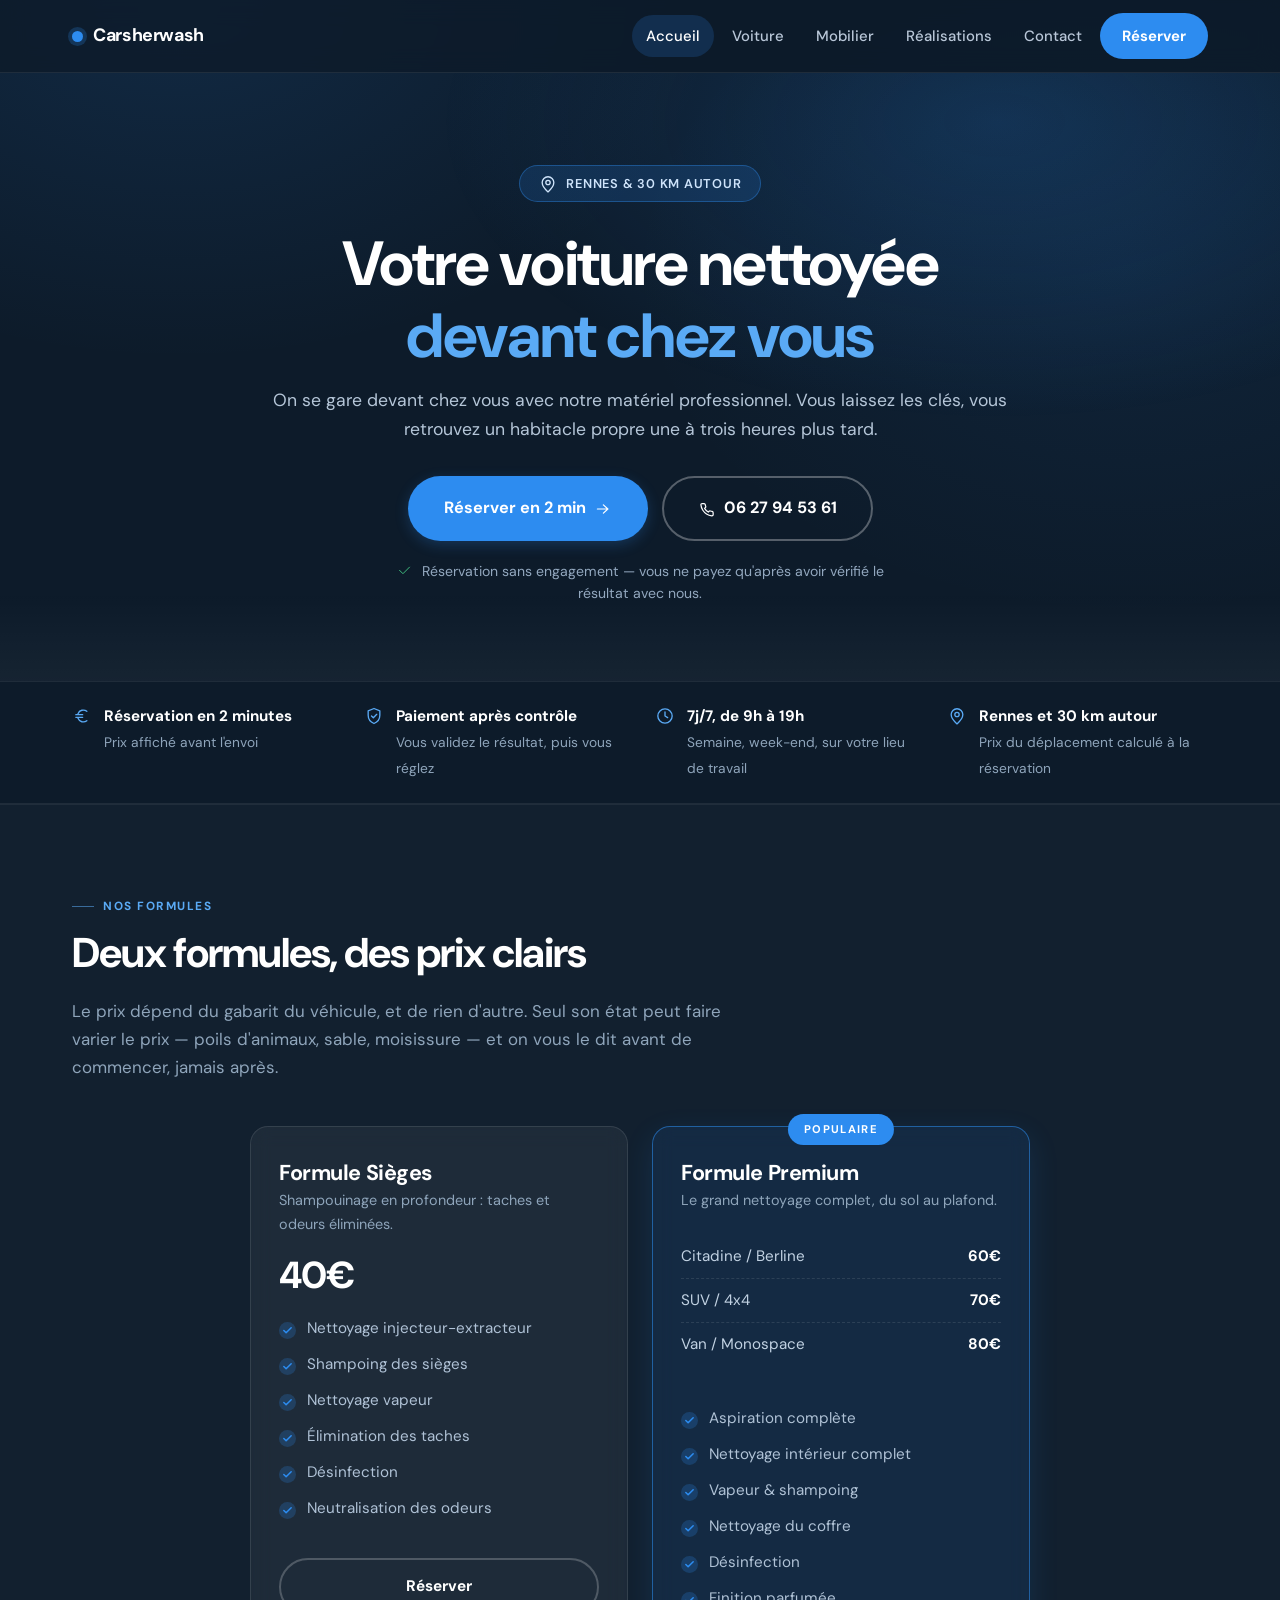
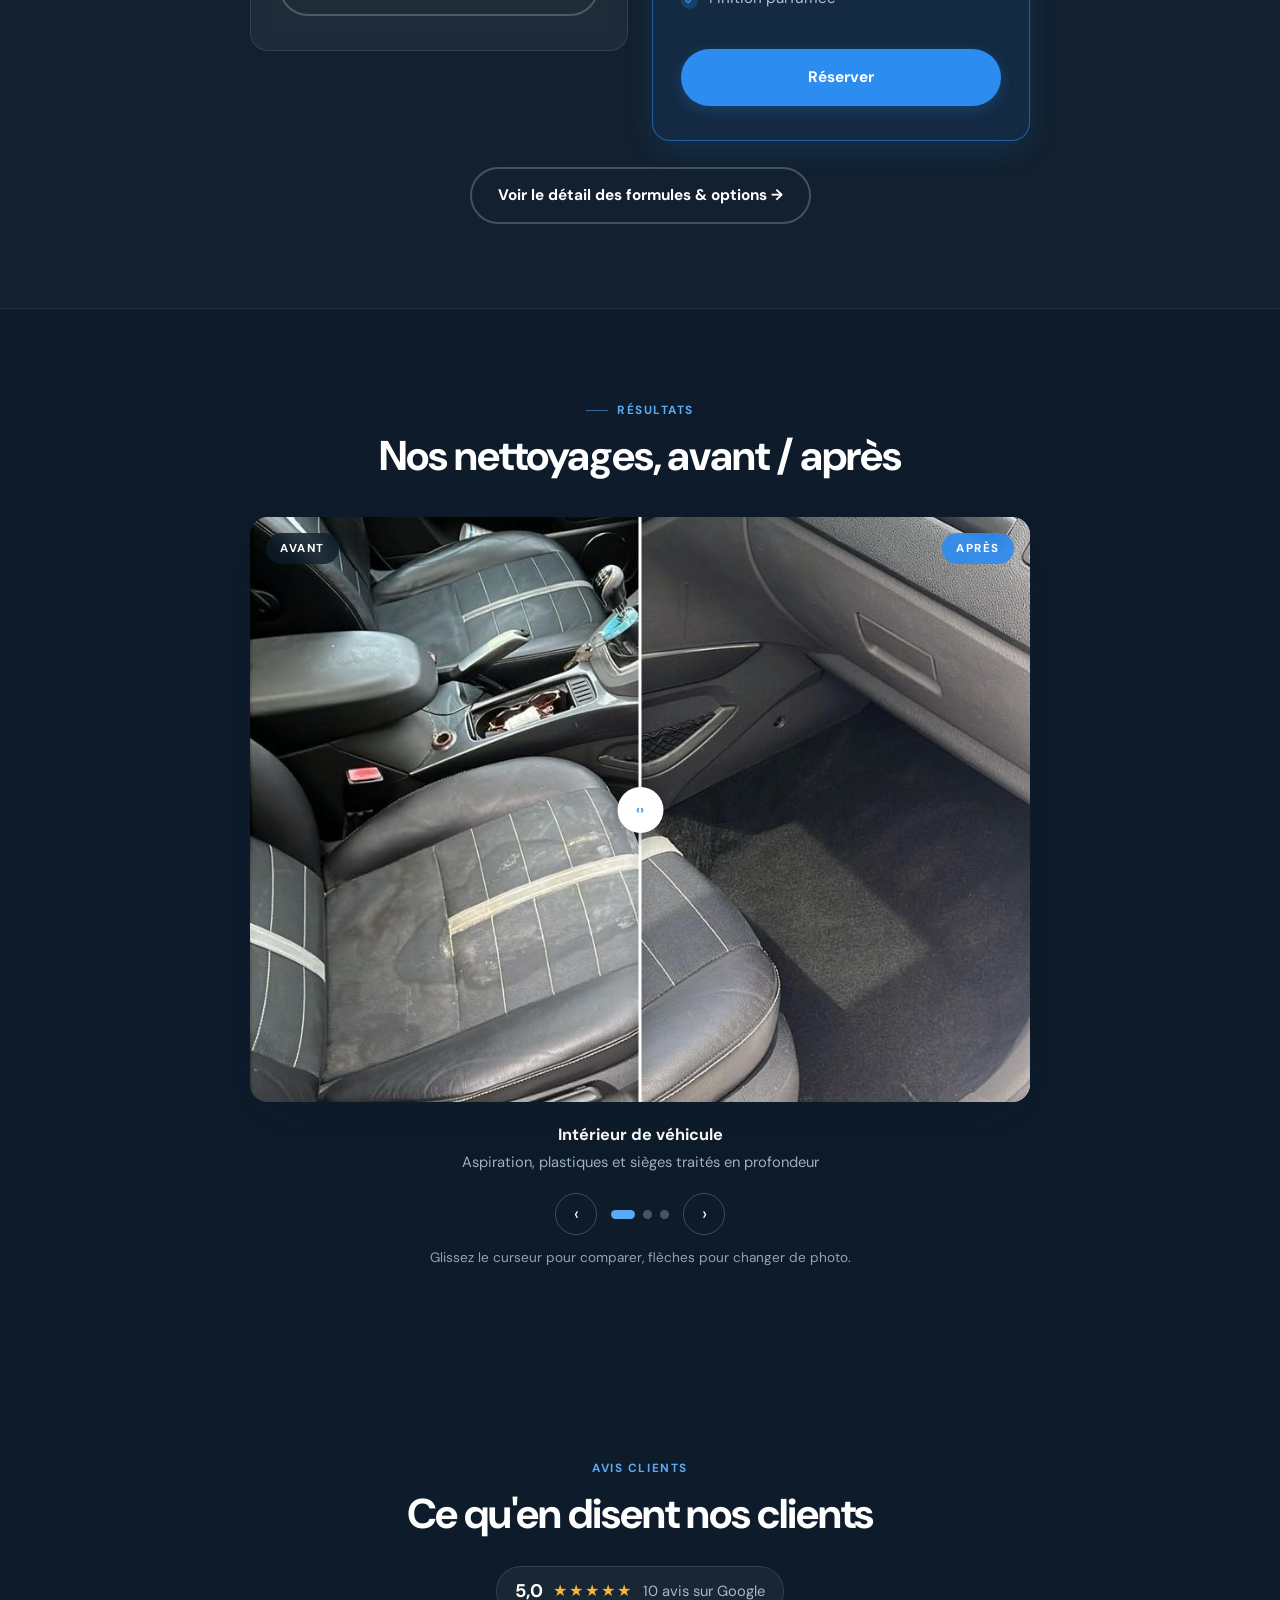
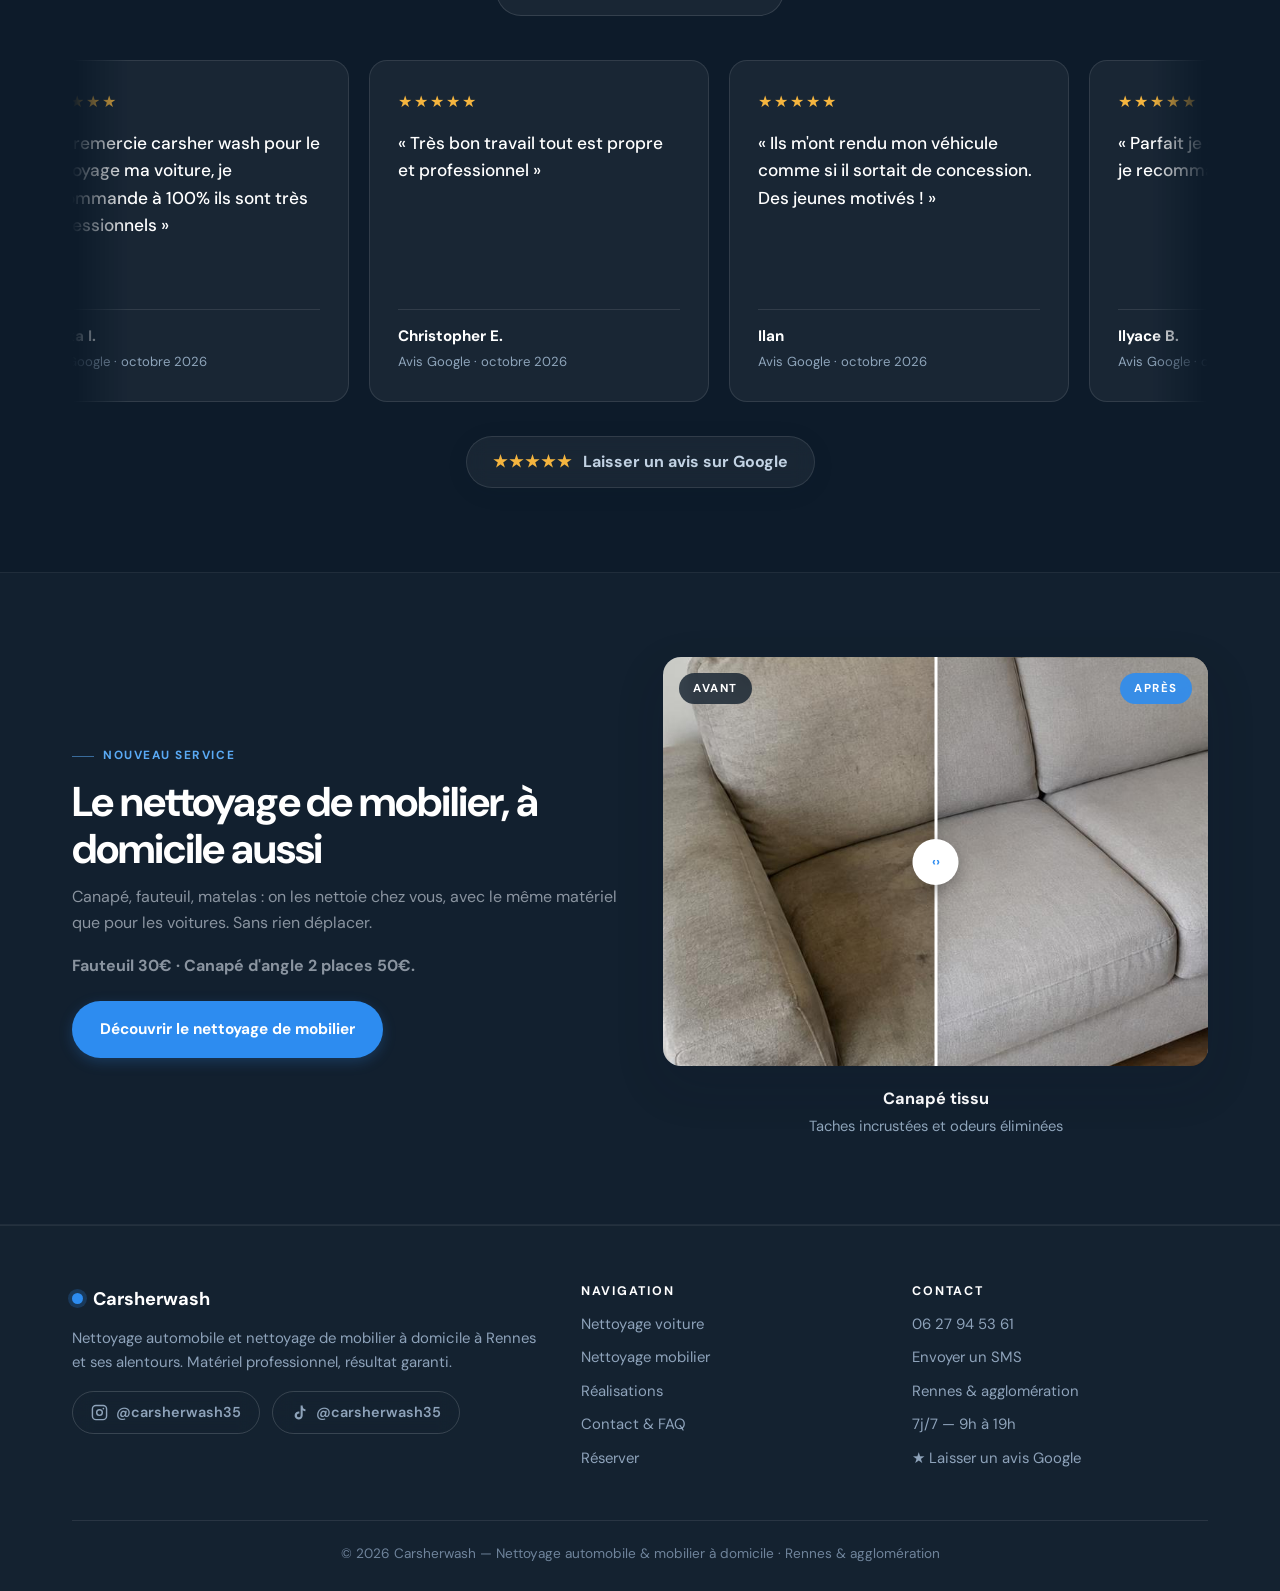
==== index.html @ 3e3b8383 "Avis Google : ajoute l'avis de Janea R. en attendant Featurable, coupe les avis longs avec « Lire la" ====
<!DOCTYPE html>
<html lang="fr">
<head>
<meta charset="UTF-8">
<meta name="viewport" content="width=device-width, initial-scale=1.0">
<title>Nettoyage voiture &amp; canapé à domicile à Rennes | Carsherwash</title>
<meta name="description" content="Nettoyage intérieur de voiture et de canapé à domicile, à Rennes et 30 km autour. Matériel professionnel, prix affichés, réservation en ligne. 7j/7.">
<link rel="canonical" href="https://carsherwash.com/">
<meta property="og:type" content="website">
<meta property="og:site_name" content="Carsherwash">
<meta property="og:locale" content="fr_FR">
<meta property="og:title" content="Nettoyage voiture &amp; canapé à domicile à Rennes | Carsherwash">
<meta property="og:description" content="Votre voiture et votre canapé nettoyés chez vous, à Rennes et 30 km autour. Matériel professionnel, prix affichés.">
<meta property="og:url" content="https://carsherwash.com/">
<meta property="og:image" content="https://carsherwash.com/og-image.jpg">
<meta property="og:image:width" content="1200">
<meta property="og:image:height" content="630">
<meta property="og:image:alt" content="Intérieur de voiture avant et après nettoyage">
<meta name="twitter:card" content="summary_large_image">
<meta name="google-site-verification" content="u_nxRpxv2MDXCm-zM7Pm-dUEekNsTuHbwFw3av2O53g">
<link rel="preconnect" href="https://fonts.googleapis.com">
<link rel="preconnect" href="https://fonts.gstatic.com" crossorigin>
<link href="https://fonts.googleapis.com/css2?family=DM+Sans:opsz,wght@9..40,400;9..40,500;9..40,700&display=swap" rel="stylesheet">
<link rel="icon" href="/favicon.ico" sizes="48x48">
<link rel="icon" type="image/png" sizes="192x192" href="/icon-192.png">
<link rel="apple-touch-icon" href="/icon-180.png">
<meta name="theme-color" content="#0d1b2a">
<link rel="stylesheet" href="assets/style.css">
<link rel="stylesheet" href="assets/theme.css">
<script type="application/ld+json">
{
  "@context": "https://schema.org",
  "@graph": [
    {
      "@type": "WebSite",
      "@id": "https://carsherwash.com/#site",
      "url": "https://carsherwash.com/",
      "name": "Carsherwash",
      "alternateName": "Carsherwash Rennes",
      "inLanguage": "fr-FR",
      "publisher": {
        "@id": "https://carsherwash.com/#entreprise"
      }
    },
    {
      "@type": "AutoWash",
      "@id": "https://carsherwash.com/#entreprise",
      "name": "Carsherwash",
      "description": "Nettoyage intérieur de voiture et nettoyage de canapé, fauteuil et matelas à domicile à Rennes et dans un rayon de 30 km.",
      "url": "https://carsherwash.com/",
      "telephone": "+33627945361",
      "logo": "https://carsherwash.com/icon-192.png",
      "image": "https://carsherwash.com/og-image.jpg",
      "address": {
        "@type": "PostalAddress",
        "addressLocality": "Rennes",
        "postalCode": "35000",
        "addressRegion": "Bretagne",
        "addressCountry": "FR"
      },
      "areaServed": [
        {
          "@type": "GeoCircle",
          "geoMidpoint": {
            "@type": "GeoCoordinates",
            "latitude": 48.1173,
            "longitude": -1.6778
          },
          "geoRadius": 30000
        },
        {
          "@type": "City",
          "name": "Rennes"
        },
        {
          "@type": "City",
          "name": "Acigné"
        },
        {
          "@type": "City",
          "name": "Betton"
        },
        {
          "@type": "City",
          "name": "Bruz"
        },
        {
          "@type": "City",
          "name": "Cesson-Sévigné"
        },
        {
          "@type": "City",
          "name": "Chantepie"
        },
        {
          "@type": "City",
          "name": "Chartres-de-Bretagne"
        },
        {
          "@type": "City",
          "name": "L'Hermitage"
        },
        {
          "@type": "City",
          "name": "Le Rheu"
        },
        {
          "@type": "City",
          "name": "Melesse"
        },
        {
          "@type": "City",
          "name": "Montgermont"
        },
        {
          "@type": "City",
          "name": "Noyal-Châtillon-sur-Seiche"
        },
        {
          "@type": "City",
          "name": "Noyal-sur-Vilaine"
        },
        {
          "@type": "City",
          "name": "Pacé"
        },
        {
          "@type": "City",
          "name": "Saint-Grégoire"
        },
        {
          "@type": "City",
          "name": "Saint-Jacques-de-la-Lande"
        },
        {
          "@type": "City",
          "name": "Thorigné-Fouillard"
        },
        {
          "@type": "City",
          "name": "Vern-sur-Seiche"
        },
        {
          "@type": "City",
          "name": "Vezin-le-Coquet"
        }
      ],
      "openingHoursSpecification": [
        {
          "@type": "OpeningHoursSpecification",
          "dayOfWeek": [
            "Monday",
            "Tuesday",
            "Wednesday",
            "Thursday",
            "Friday",
            "Saturday",
            "Sunday"
          ],
          "opens": "09:00",
          "closes": "19:00"
        }
      ],
      "priceRange": "€€",
      "hasOfferCatalog": {
        "@type": "OfferCatalog",
        "name": "Tarifs",
        "itemListElement": [
          {
            "@type": "OfferCatalog",
            "name": "Nettoyage intérieur de voiture à domicile",
            "itemListElement": [
              {
                "@type": "Offer",
                "price": "40",
                "priceCurrency": "EUR",
                "itemOffered": {
                  "@type": "Service",
                  "name": "Formule Sièges",
                  "description": "Shampoing des sièges, taches et odeurs éliminées"
                }
              },
              {
                "@type": "Offer",
                "price": "60",
                "priceCurrency": "EUR",
                "itemOffered": {
                  "@type": "Service",
                  "name": "Formule Premium, citadine ou berline",
                  "description": "Nettoyage intérieur complet"
                }
              },
              {
                "@type": "Offer",
                "price": "70",
                "priceCurrency": "EUR",
                "itemOffered": {
                  "@type": "Service",
                  "name": "Formule Premium, SUV ou 4x4",
                  "description": "Nettoyage intérieur complet"
                }
              },
              {
                "@type": "Offer",
                "price": "80",
                "priceCurrency": "EUR",
                "itemOffered": {
                  "@type": "Service",
                  "name": "Formule Premium, van ou monospace",
                  "description": "Nettoyage intérieur complet"
                }
              }
            ]
          },
          {
            "@type": "OfferCatalog",
            "name": "Nettoyage de canapé et mobilier à domicile",
            "itemListElement": [
              {
                "@type": "Offer",
                "price": "30",
                "priceCurrency": "EUR",
                "itemOffered": {
                  "@type": "Service",
                  "name": "Fauteuil"
                }
              },
              {
                "@type": "Offer",
                "price": "40",
                "priceCurrency": "EUR",
                "itemOffered": {
                  "@type": "Service",
                  "name": "Canapé droit 2 places"
                }
              },
              {
                "@type": "Offer",
                "price": "50",
                "priceCurrency": "EUR",
                "itemOffered": {
                  "@type": "Service",
                  "name": "Canapé droit 3 places"
                }
              },
              {
                "@type": "Offer",
                "price": "60",
                "priceCurrency": "EUR",
                "itemOffered": {
                  "@type": "Service",
                  "name": "Canapé droit 4 places"
                }
              },
              {
                "@type": "Offer",
                "price": "70",
                "priceCurrency": "EUR",
                "itemOffered": {
                  "@type": "Service",
                  "name": "Canapé droit 5 places"
                }
              },
              {
                "@type": "Offer",
                "price": "80",
                "priceCurrency": "EUR",
                "itemOffered": {
                  "@type": "Service",
                  "name": "Canapé droit 6 places"
                }
              },
              {
                "@type": "Offer",
                "price": "50",
                "priceCurrency": "EUR",
                "itemOffered": {
                  "@type": "Service",
                  "name": "Canapé d'angle 2 places"
                }
              },
              {
                "@type": "Offer",
                "price": "60",
                "priceCurrency": "EUR",
                "itemOffered": {
                  "@type": "Service",
                  "name": "Canapé d'angle 3 places"
                }
              },
              {
                "@type": "Offer",
                "price": "70",
                "priceCurrency": "EUR",
                "itemOffered": {
                  "@type": "Service",
                  "name": "Canapé d'angle 4 places"
                }
              },
              {
                "@type": "Offer",
                "price": "80",
                "priceCurrency": "EUR",
                "itemOffered": {
                  "@type": "Service",
                  "name": "Canapé d'angle 5 places"
                }
              },
              {
                "@type": "Offer",
                "price": "90",
                "priceCurrency": "EUR",
                "itemOffered": {
                  "@type": "Service",
                  "name": "Canapé d'angle 6 places"
                }
              },
              {
                "@type": "Offer",
                "price": "35",
                "priceCurrency": "EUR",
                "itemOffered": {
                  "@type": "Service",
                  "name": "Matelas 1 place"
                }
              },
              {
                "@type": "Offer",
                "price": "50",
                "priceCurrency": "EUR",
                "itemOffered": {
                  "@type": "Service",
                  "name": "Matelas 2 places"
                }
              },
              {
                "@type": "Offer",
                "price": "10",
                "priceCurrency": "EUR",
                "itemOffered": {
                  "@type": "Service",
                  "name": "Chaise ou tabouret"
                }
              }
            ]
          }
        ]
      },
      "sameAs": [
        "https://www.instagram.com/carsherwash35",
        "https://www.tiktok.com/@carsherwash35"
      ]
    }
  ]
}
</script>
</head>
<body>
<!-- Jeu d'icônes : défini une fois, réutilisé partout via <use href="#i-xxx"> -->
<svg width="0" height="0" style="position:absolute" aria-hidden="true" focusable="false">
  <symbol id="i-car" viewBox="0 0 24 24"><path d="M2.5 16.5v-3.2a2 2 0 0 1 .13-.71l1.8-4.6A2 2 0 0 1 6.3 6.7h11.4a2 2 0 0 1 1.87 1.29l1.8 4.6a2 2 0 0 1 .13.71v3.2a1 1 0 0 1-1 1h-17a1 1 0 0 1-1-1Z"/><path d="M3.2 12.5h17.6M4.8 17.5V19M19.2 17.5V19"/><circle cx="7.2" cy="14.8" r="1"/><circle cx="16.8" cy="14.8" r="1"/></symbol>
  <symbol id="i-sofa" viewBox="0 0 24 24"><path d="M4.6 11.2V8.4A2.4 2.4 0 0 1 7 6h10a2.4 2.4 0 0 1 2.4 2.4v2.8"/><path d="M4.6 11.2a2 2 0 0 0-2.1 2v3.3a1.5 1.5 0 0 0 1.5 1.5h16a1.5 1.5 0 0 0 1.5-1.5v-3.3a2 2 0 0 0-2.1-2 2 2 0 0 0-1.9 2v1.4H6.5v-1.4a2 2 0 0 0-1.9-2Z"/><path d="M5.6 18v1.6M18.4 18v1.6"/></symbol>
  <symbol id="i-home" viewBox="0 0 24 24"><path d="M3.5 10.4 12 4l8.5 6.4V19a1 1 0 0 1-1 1h-15a1 1 0 0 1-1-1v-8.6Z"/><path d="M9.4 20v-5.8h5.2V20"/></symbol>
  <symbol id="i-spray" viewBox="0 0 24 24"><path d="M8.8 8.4h5.4a2 2 0 0 1 2 2v8.6a1 1 0 0 1-1 1H7.8a1 1 0 0 1-1-1v-8.6a2 2 0 0 1 2-2Z"/><path d="M9.6 8.4V5.6h3.6v2.8M13.2 4h3.2M13.2 6.2h4.4a1.4 1.4 0 0 1 1.4 1.4v1.6M7.8 12.2h7.4"/></symbol>
  <symbol id="i-sparkle" viewBox="0 0 24 24"><path d="M10.4 3.4 11.9 8l4.6 1.5-4.6 1.5-1.5 4.6-1.5-4.6L4.3 9.5 8.9 8l1.5-4.6Z"/><path d="M17.6 14.2l.8 2.3 2.3.8-2.3.8-.8 2.3-.8-2.3-2.3-.8 2.3-.8.8-2.3Z"/></symbol>
  <symbol id="i-clock" viewBox="0 0 24 24"><circle cx="12" cy="12" r="8.6"/><path d="M12 7.2V12l3.2 1.9"/></symbol>
  <symbol id="i-bolt" viewBox="0 0 24 24"><path d="M13.4 2.8 5.4 13.6h5.9L10.6 21.2l8-10.8h-5.9l.7-7.6Z"/></symbol>
  <symbol id="i-phone" viewBox="0 0 24 24"><path d="M20.2 16.9v2.6a1.6 1.6 0 0 1-1.76 1.6 16.3 16.3 0 0 1-7.1-2.53 16 16 0 0 1-4.9-4.9A16.3 16.3 0 0 1 3.9 6.5 1.6 1.6 0 0 1 5.5 4.75h2.6a1.6 1.6 0 0 1 1.6 1.38c.1.77.29 1.52.56 2.24a1.6 1.6 0 0 1-.36 1.69l-1.1 1.1a13 13 0 0 0 4.9 4.9l1.1-1.1a1.6 1.6 0 0 1 1.69-.36c.72.27 1.47.46 2.24.56a1.6 1.6 0 0 1 1.38 1.62Z"/></symbol>
  <symbol id="i-message" viewBox="0 0 24 24"><path d="M20.6 11.6a7.6 7.6 0 0 1-11 6.8L4 20l1.3-5.4a7.6 7.6 0 1 1 15.3-3Z"/></symbol>
  <symbol id="i-pin" viewBox="0 0 24 24"><path d="M19 10.3c0 5-7 11.2-7 11.2s-7-6.2-7-11.2a7 7 0 0 1 14 0Z"/><circle cx="12" cy="10.2" r="2.6"/></symbol>
  <symbol id="i-check" viewBox="0 0 24 24"><path d="M20 6.6 9.5 17.1 4 11.6"/></symbol>
  <symbol id="i-shield" viewBox="0 0 24 24"><path d="M12 3 5 5.8v5.4c0 4.3 3 8.2 7 9.8 4-1.6 7-5.5 7-9.8V5.8L12 3Z"/><path d="m9 12 2.2 2.2L15.3 10"/></symbol>
  <symbol id="i-droplet" viewBox="0 0 24 24"><path d="M12 3.2s6.2 6 6.2 10.2a6.2 6.2 0 0 1-12.4 0C5.8 9.2 12 3.2 12 3.2Z"/></symbol>
  <symbol id="i-star" viewBox="0 0 24 24"><path d="m12 3.6 2.6 5.3 5.9.86-4.25 4.14 1 5.86L12 17l-5.25 2.76 1-5.86L3.5 9.76l5.9-.86L12 3.6Z"/></symbol>
  <symbol id="i-euro" viewBox="0 0 24 24"><path d="M17.8 6.4A6.8 6.8 0 0 0 7.2 9.2m0 5.6a6.8 6.8 0 0 0 10.6 2.8"/><path d="M4.6 10.4h8.2M4.6 13.6h8.2"/></symbol>
  <symbol id="i-calendar" viewBox="0 0 24 24"><rect x="3.5" y="5" width="17" height="15.5" rx="2"/><path d="M3.5 9.8h17M8.5 3.5V6.6M15.5 3.5V6.6"/></symbol>
  <symbol id="i-camera" viewBox="0 0 24 24"><path d="M3.5 8.6h3l1.3-2.2h8.4l1.3 2.2h3a1 1 0 0 1 1 1v8.8a1 1 0 0 1-1 1h-18a1 1 0 0 1-1-1V9.6a1 1 0 0 1 1-1Z"/><circle cx="12" cy="13.8" r="3.3"/></symbol>
  <symbol id="i-arrow" viewBox="0 0 24 24"><path d="M4.5 12h14m-6-5.5L18.5 12 12.5 17.5"/></symbol>
  <symbol id="i-instagram" viewBox="0 0 24 24"><rect x="3" y="3" width="18" height="18" rx="5"/><circle cx="12" cy="12" r="4"/><circle cx="17.4" cy="6.6" r="1.1" fill="currentColor" stroke="none"/></symbol>
  <symbol id="i-tiktok" viewBox="0 0 24 24"><path fill="currentColor" stroke="none" d="M16.5 2h-2.9v14.1a2.6 2.6 0 1 1-2.6-2.6c.27 0 .53.04.78.12V10.6a5.7 5.7 0 1 0 4.72 5.6V8.9a6.4 6.4 0 0 0 3.9 1.3V7.3a3.6 3.6 0 0 1-3.9-3.3z"/></symbol>
</svg>

<!-- ================= HEADER ================= -->
<header class="site-header">
  <div class="container nav">
    <a href="/" class="brand"><span class="brand-dot"></span> Carsherwash</a>
    <button class="nav-toggle" aria-label="Ouvrir le menu" aria-expanded="false"><span></span></button>
    <nav class="nav-links">
      <a href="/" class="active">Accueil</a>
      <a href="/auto">Voiture</a>
      <a href="/mobilier">Mobilier</a>
      <a href="/realisations">Réalisations</a>
      <a href="/contact">Contact</a>
      <a href="/reserver" class="nav-cta">Réserver</a>
    </nav>
  </div>
</header>

<!-- ================= HERO ================= -->
<section class="hero">
  <div class="container">
    <span class="hero-badge"><svg class="ico" aria-hidden="true"><use href="#i-pin"/></svg> Rennes &amp; 30 km autour</span>
    <h1>Votre voiture nettoyée <span class="accent">devant chez vous</span></h1>
    <p class="lead">On se gare devant chez vous avec notre matériel professionnel. Vous laissez les clés, vous retrouvez un habitacle propre une à trois heures plus tard.</p>
    <div class="btn-row">
      <a href="/reserver" class="btn btn-primary btn-lg">Réserver en 2 min <svg class="ico" aria-hidden="true"><use href="#i-arrow"/></svg></a>
      <a href="tel:+33627945361" class="btn btn-ghost btn-lg"><svg class="ico" aria-hidden="true"><use href="#i-phone"/></svg> 06 27 94 53 61</a>
    </div>
    <p class="hero-note"><svg class="ico" aria-hidden="true"><use href="#i-check"/></svg> Réservation sans engagement — vous ne payez qu'après avoir vérifié le résultat avec nous.</p>
  </div>
</section>

<!-- ================= BANDEAU DE CONFIANCE ================= -->
<section class="trust">
  <div class="container trust-grid">
    <div class="trust-item">
      <svg class="ico" aria-hidden="true"><use href="#i-euro"/></svg>
      <div><b>Réservation en 2 minutes</b><span>Prix affiché avant l'envoi</span></div>
    </div>
    <div class="trust-item">
      <svg class="ico" aria-hidden="true"><use href="#i-shield"/></svg>
      <div><b>Paiement après contrôle</b><span>Vous validez le résultat, puis vous réglez</span></div>
    </div>
    <div class="trust-item">
      <svg class="ico" aria-hidden="true"><use href="#i-clock"/></svg>
      <div><b>7j/7, de 9h à 19h</b><span>Semaine, week-end, sur votre lieu de travail</span></div>
    </div>
    <div class="trust-item">
      <svg class="ico" aria-hidden="true"><use href="#i-pin"/></svg>
      <div><b>Rennes et 30 km autour</b><span>Prix du déplacement calculé à la réservation</span></div>
    </div>
  </div>
</section>

<!-- ================= FORMULES ================= -->
<section class="section bg-soft" id="formules">
  <div class="container">
    <div class="section-head reveal">
      <span class="eyebrow">Nos formules</span>
      <h2>Deux formules, des prix clairs</h2>
      <p class="lead">Le prix dépend du gabarit du véhicule, et de rien d'autre. Seul son état peut faire varier le prix — poils d'animaux, sable, moisissure — et on vous le dit avant de commencer, jamais après.</p>
    </div>

    <div class="formules formules--2">
      <article class="formule reveal">
        <h3>Formule Sièges</h3>
        <p class="formule-sub">Shampouinage en profondeur : taches et odeurs éliminées.</p>
        <div class="formule-price">40€</div>
        <ul class="features">
          <li>Nettoyage injecteur-extracteur</li>
          <li>Shampoing des sièges</li>
          <li>Nettoyage vapeur</li>
          <li>Élimination des taches</li>
          <li>Désinfection</li>
          <li>Neutralisation des odeurs</li>
        </ul>
        <a href="/reserver?pack=Formule Sièges (40€)" class="btn btn-outline btn-block">Réserver</a>
      </article>

      <article class="formule formule--featured reveal">
        <span class="formule-tag">POPULAIRE</span>
        <h3>Formule Premium</h3>
        <p class="formule-sub">Le grand nettoyage complet, du sol au plafond.</p>
        <ul class="price-lines">
          <li>Citadine / Berline <b>60€</b></li>
          <li>SUV / 4x4 <b>70€</b></li>
          <li>Van / Monospace <b>80€</b></li>
        </ul>
        <ul class="features">
          <li>Aspiration complète</li>
          <li>Nettoyage intérieur complet</li>
          <li>Vapeur &amp; shampoing</li>
          <li>Nettoyage du coffre</li>
          <li>Désinfection</li>
          <li>Finition parfumée</li>
        </ul>
        <a href="/reserver?pack=Formule Premium (60€)" class="btn btn-primary btn-block">Réserver</a>
      </article>
    </div>

    <div class="center reveal" style="margin-top:26px">
      <a href="/auto" class="btn btn-outline">Voir le détail des formules &amp; options →</a>
    </div>
  </div>
</section>

<!-- ================= AVANT / APRÈS ================= -->
<!-- Comparateur avant/après voiture défilant. Pour ajouter une réalisation :
     dupliquez un bloc .ba-slide, sans la classe "is-active". -->
<section class="section bg-navy" id="resultats">
  <div class="container">
    <div class="center reveal">
      <span class="eyebrow">Résultats</span>
      <h2>Nos nettoyages, avant / après</h2>
    </div>

    <div class="ba reveal" data-ba style="margin-top:36px">
      <div class="ba-frame" role="group" aria-label="Comparateur avant après">
        <div class="ba-slide is-active" data-title="Intérieur de véhicule" data-sub="Aspiration, plastiques et sièges traités en profondeur">
          <img class="ba-img" src="avant-nettoyage.jpg" alt="Intérieur du véhicule avant nettoyage" loading="lazy">
          <span class="ba-tag ba-tag--before">AVANT</span>
          <div class="ba-after-wrap">
            <img class="ba-img" src="apres-nettoyage.jpg" alt="Intérieur du véhicule après nettoyage" loading="lazy">
          </div>
          <span class="ba-tag ba-tag--after">APRÈS</span>
        </div>
        <div class="ba-slide" data-title="Console centrale" data-sub="Poussière, poils et débris retirés, plastiques nettoyés">
          <img class="ba-img" src="console-avant.jpg" alt="Console centrale avant nettoyage" loading="lazy">
          <span class="ba-tag ba-tag--before">AVANT</span>
          <div class="ba-after-wrap">
            <img class="ba-img" src="console-apres.jpg" alt="Console centrale après nettoyage" loading="lazy">
          </div>
          <span class="ba-tag ba-tag--after">APRÈS</span>
        </div>
        <div class="ba-slide" data-title="Bas de porte" data-sub="Seuil et rail de siège aspirés, plastiques nettoyés">
          <img class="ba-img" src="bas-porte-avant.jpg" alt="Bas de porte avant nettoyage" loading="lazy">
          <span class="ba-tag ba-tag--before">AVANT</span>
          <div class="ba-after-wrap">
            <img class="ba-img" src="bas-porte-apres.jpg" alt="Bas de porte après nettoyage" loading="lazy">
          </div>
          <span class="ba-tag ba-tag--after">APRÈS</span>
        </div>
        <div class="ba-handle"><span class="ba-knob">‹›</span></div>
      </div>
      <div class="ba-caption">
        <strong data-ba-title></strong>
        <span data-ba-sub></span>
      </div>
      <div class="ba-nav">
        <button class="ba-arrow" type="button" data-ba-prev aria-label="Photo précédente">‹</button>
        <div class="ba-dots" data-ba-dots></div>
        <button class="ba-arrow" type="button" data-ba-next aria-label="Photo suivante">›</button>
      </div>
      <p class="ba-hint" style="color:#8ea3ba">Glissez le curseur pour comparer, flèches pour changer de photo.</p>
    </div>
  </div>
</section>

<!-- ================= AVIS ================= -->
<section class="section" id="avis">
  <div class="container">
    <div class="section-head section-head--center reveal">
      <span class="eyebrow">Avis clients</span>
      <h2>Ce qu'en disent nos clients</h2>
      <a class="rating-badge" data-avis-badge href="https://g.page/r/CbnB4ZW-7lo3ECE" target="_blank" rel="noopener">
        <b>5,0</b> <span class="stars" aria-hidden="true">★★★★★</span> <span data-avis-nombre>10 avis sur Google</span>
      </a>
    </div>

    <!-- ============================================================
         AVIS GOOGLE — mis à jour tout seuls depuis la fiche Google.
         Les cartes défilent toutes seules (voir assets/app.js).
         (voir api/avis.js). Les avis ci-dessous ne servent que de secours,
         si Google ne répond pas : inutile de les tenir à jour.
         Pour en ajouter un quand même : dupliquez un bloc <figure class="review">
         et collez le texte EXACT de l'avis. N'inventez ni ne modifiez
         jamais un avis : c'est interdit par Google et par la loi.
         Pensez aussi à mettre à jour la note et le nombre d'avis
         dans le badge juste au-dessus.
         ============================================================ -->
    <div class="reviews reviews--3x swipe" data-avis-google>
      <figure class="review reveal">
        <span class="stars" role="img" aria-label="5 étoiles sur 5">★★★★★</span>
        <blockquote>« Je remercie carsher wash pour le nettoyage ma voiture, je recommande à 100% ils sont très professionnels »</blockquote>
        <figcaption><b>Serika I.</b><span>Avis Google · octobre 2026</span></figcaption>
      </figure>
      <figure class="review reveal">
        <span class="stars" role="img" aria-label="5 étoiles sur 5">★★★★★</span>
        <blockquote>« Très bon travail tout est propre et professionnel »</blockquote>
        <figcaption><b>Christopher E.</b><span>Avis Google · octobre 2026</span></figcaption>
      </figure>
      <figure class="review reveal">
        <span class="stars" role="img" aria-label="5 étoiles sur 5">★★★★★</span>
        <blockquote>« Ils m'ont rendu mon véhicule comme si il sortait de concession. Des jeunes motivés&nbsp;!&nbsp;»</blockquote>
        <figcaption><b>Ilan</b><span>Avis Google · octobre 2026</span></figcaption>
      </figure>
      <figure class="review reveal">
        <span class="stars" role="img" aria-label="5 étoiles sur 5">★★★★★</span>
        <blockquote>« Parfait je suis vraiment satisfait je recommande&nbsp;!&nbsp;»</blockquote>
        <figcaption><b>Ilyace B.</b><span>Avis Google · octobre 2026</span></figcaption>
      </figure>
      <figure class="review reveal">
        <span class="stars" role="img" aria-label="5 étoiles sur 5">★★★★★</span>
        <blockquote>« Très bien<br>Bon boulot continue comme ça »</blockquote>
        <figcaption><b>O.Z Autos</b><span>Avis Google · octobre 2026</span></figcaption>
      </figure>
      <figure class="review reveal">
        <span class="stars" role="img" aria-label="5 étoiles sur 5">★★★★★</span>
        <blockquote>« Rien à dire travail professionnel je recommande vivement 3 fois je nettoie pas de déception »</blockquote>
        <figcaption><b>Rayan H.</b><span>Avis Google · octobre 2026</span></figcaption>
      </figure>
      <figure class="review reveal">
        <span class="stars" role="img" aria-label="5 étoiles sur 5">★★★★★</span>
        <blockquote>« Merci beaucoup pour la prestation de nettoyage intérieur, la voiture est ressorti comme neuf. Sa me donne encore plus envie de conduire. Très professionnel je recommande le prix vaut le coup. »</blockquote>
        <figcaption><b>Sami S.</b><span>Avis Google · octobre 2026</span></figcaption>
      </figure>
      <figure class="review reveal">
        <span class="stars" role="img" aria-label="5 étoiles sur 5">★★★★★</span>
        <blockquote>« Parfait mon véhicule est ressorti neuf, équipé sympa je recommande »</blockquote>
        <figcaption><b>Jules B.</b><span>Avis Google · septembre 2026</span></figcaption>
      </figure>
      <figure class="review reveal">
        <span class="stars" role="img" aria-label="5 étoiles sur 5">★★★★★</span>
        <blockquote>« Très propre je recommande »</blockquote>
        <figcaption><b>Zineddin A.</b><span>Avis Google · septembre 2026</span></figcaption>
      </figure>
    </div>

    <div class="review-actions reveal">
      <a class="review-cta" href="https://g.page/r/CbnB4ZW-7lo3ECE/review" target="_blank" rel="noopener">
        <span class="stars" aria-hidden="true">★★★★★</span> Laisser un avis sur Google
      </a>
    </div>
  </div>
</section>

<!-- ================= MOBILIER ================= -->
<section class="section bg-soft">
  <div class="container split">
    <div class="reveal">
      <span class="eyebrow">Nouveau service</span>
      <h2>Le nettoyage de mobilier, à domicile aussi</h2>
      <p>Canapé, fauteuil, matelas : on les nettoie chez vous, avec le même matériel que pour les voitures. Sans rien déplacer.</p>
      <p><strong>Fauteuil 30€ · Canapé d'angle 2 places 50€.</strong></p>
      <div class="btn-row" style="margin-top:22px">
        <a href="/mobilier" class="btn btn-primary">Découvrir le nettoyage de mobilier</a>
      </div>
    </div>
    <div class="ba reveal" data-ba>
      <div class="ba-frame" role="group" aria-label="Comparateur avant après mobilier">
        <div class="ba-slide is-active" data-title="Canapé tissu" data-sub="Taches incrustées et odeurs éliminées">
          <img class="ba-img" src="canape-avant.jpg" alt="Canapé avant nettoyage" loading="lazy">
          <span class="ba-tag ba-tag--before">AVANT</span>
          <div class="ba-after-wrap">
            <img class="ba-img" src="canape-apres.jpg" alt="Canapé après nettoyage" loading="lazy">
          </div>
          <span class="ba-tag ba-tag--after">APRÈS</span>
        </div>
        <div class="ba-handle"><span class="ba-knob">‹›</span></div>
      </div>
      <div class="ba-caption">
        <strong data-ba-title></strong>
        <span data-ba-sub></span>
      </div>
    </div>
  </div>
</section>

<!-- ================= FOOTER ================= -->
<footer class="site-footer">
  <div class="container">
    <div class="footer-grid">
      <div>
        <div class="footer-brand"><span class="brand-dot"></span> Carsherwash</div>
        <p>Nettoyage automobile et nettoyage de mobilier à domicile à Rennes et ses alentours. Matériel professionnel, résultat garanti.</p>
        <div class="socials" style="justify-content:flex-start">
          <a class="social" href="https://www.instagram.com/carsherwash35" target="_blank" rel="noopener" style="background:transparent;border-color:rgba(255,255,255,.16)">
            <svg viewBox="0 0 24 24" fill="none" stroke="currentColor" stroke-width="2" stroke-linecap="round" stroke-linejoin="round"><rect x="2" y="2" width="20" height="20" rx="5"/><circle cx="12" cy="12" r="4"/><circle cx="17.5" cy="6.5" r="1.2" fill="currentColor" stroke="none"/></svg>
            @carsherwash35
          </a>
          <a class="social" href="https://www.tiktok.com/@carsherwash35" target="_blank" rel="noopener" style="background:transparent;border-color:rgba(255,255,255,.16)">
            <svg viewBox="0 0 24 24" fill="currentColor"><path d="M16.5 2h-2.9v14.1a2.6 2.6 0 1 1-2.6-2.6c.27 0 .53.04.78.12V10.6a5.7 5.7 0 1 0 4.72 5.6V8.9a6.4 6.4 0 0 0 3.9 1.3V7.3a3.6 3.6 0 0 1-3.9-3.3z"/></svg>
            @carsherwash35
          </a>
        </div>
      </div>
      <div>
        <h4>Navigation</h4>
        <ul>
          <li><a href="/auto">Nettoyage voiture</a></li>
          <li><a href="/mobilier">Nettoyage mobilier</a></li>
          <li><a href="/realisations">Réalisations</a></li>
          <li><a href="/contact">Contact &amp; FAQ</a></li>
          <li><a href="/reserver">Réserver</a></li>
        </ul>
      </div>
      <div>
        <h4>Contact</h4>
        <ul>
          <li><a href="tel:+33627945361">06 27 94 53 61</a></li>
          <li><a href="sms:+33627945361">Envoyer un SMS</a></li>
          <li>Rennes &amp; agglomération</li>
          <li>7j/7 — 9h à 19h</li>
          <li><a href="https://g.page/r/CbnB4ZW-7lo3ECE/review" target="_blank" rel="noopener">★ Laisser un avis Google</a></li>
        </ul>
      </div>
    </div>
    <div class="footer-bottom">© <span data-year></span> Carsherwash — Nettoyage automobile &amp; mobilier à domicile · Rennes &amp; agglomération</div>
  </div>
</footer>

<div class="action-bar">
  <a class="btn btn-outline" href="tel:+33627945361"><svg class="ico" aria-hidden="true"><use href="#i-phone"/></svg> Appeler</a>
  <a class="btn btn-primary" href="/reserver"><svg class="ico" aria-hidden="true"><use href="#i-euro"/></svg> Réserver</a>
</div>

<script>window.va = window.va || function () { (window.vaq = window.vaq || []).push(arguments); };</script>
<script defer src="/_vercel/insights/script.js"></script>
<script src="assets/app.js"></script>
</body>
</html>
---- assets/style.css ----
/* ==========================================================================
   Carsherwash — feuille de style commune
   Thème repris du site carsherwash.com (navy / bleu / DM Sans)
   ========================================================================== */

:root {
  --navy: #0d1b2a;
  --navy2: #1a2e42;
  --navy3: #24405c;
  --blue: #2d8cf0;
  --blue-light: #5aaaf5;
  --blue-dark: #1c6fc9;
  --blue-pale: #e8f3fd;
  --white: #ffffff;
  --off: #f5f7fa;
  --gray: #8a94a0;
  --text: #1a2533;
  --border: #e2e8f0;
  --gold: #f5b53f;

  --radius: 18px;
  --radius-sm: 12px;
  --shadow: 0 4px 24px rgba(13, 27, 42, .07);
  --shadow-lg: 0 18px 50px rgba(13, 27, 42, .13);
  --max: 1180px;
}

* { box-sizing: border-box; }

/* L'attribut hidden doit toujours l'emporter : sans ce !important, une règle
   de classe comme .btn { display: inline-flex } laisse l'élément affiché. */
[hidden] { display: none !important; }

html { scroll-behavior: smooth; scroll-padding-top: 88px; }

body {
  margin: 0;
  font-family: "DM Sans", -apple-system, BlinkMacSystemFont, "Segoe UI", sans-serif;
  color: var(--text);
  background: var(--white);
  line-height: 1.65;
  -webkit-font-smoothing: antialiased;
}

img { max-width: 100%; display: block; }
a { color: inherit; text-decoration: none; }

h1, h2, h3, h4 { line-height: 1.15; margin: 0 0 .5em; letter-spacing: -.02em; font-weight: 700; }
h1 { font-size: clamp(2.1rem, 5.5vw, 3.9rem); }
h2 { font-size: clamp(1.7rem, 3.6vw, 2.6rem); }
h3 { font-size: 1.22rem; }
p  { margin: 0 0 1rem; }

.container { width: 100%; max-width: var(--max); margin: 0 auto; padding: 0 22px; }
.section { padding: 84px 0; }
.section--tight { padding: 60px 0; }
.bg-soft { background: var(--off); }
.bg-navy { background: var(--navy); color: #dce6f2; }
.bg-navy h2, .bg-navy h3 { color: #fff; }

.center { text-align: center; }
.lead { font-size: 1.06rem; color: var(--gray); max-width: 620px; }
.center .lead { margin-left: auto; margin-right: auto; }

/* ---------- Eyebrow / titres de section ---------- */
.eyebrow {
  display: inline-block;
  font-size: .74rem;
  font-weight: 700;
  letter-spacing: .16em;
  text-transform: uppercase;
  color: var(--blue);
  margin-bottom: .8rem;
}
.bg-navy .eyebrow { color: var(--blue-light); }

/* ---------- Boutons ---------- */
.btn {
  display: inline-flex;
  align-items: center;
  justify-content: center;
  gap: .5rem;
  padding: 14px 26px;
  border-radius: 100px;
  font-weight: 700;
  font-size: .96rem;
  border: 2px solid transparent;
  cursor: pointer;
  transition: transform .18s ease, box-shadow .18s ease, background .18s ease, color .18s ease;
  font-family: inherit;
  white-space: nowrap;
}
.btn:hover { transform: translateY(-2px); }
.btn-primary { background: var(--blue); color: #fff; box-shadow: 0 8px 22px rgba(45, 140, 240, .32); }
.btn-primary:hover { background: var(--blue-dark); }
.btn-ghost { border-color: rgba(255, 255, 255, .3); color: #fff; }
.btn-ghost:hover { background: rgba(255, 255, 255, .1); border-color: rgba(255, 255, 255, .6); }
.btn-outline { border-color: var(--border); color: var(--text); background: #fff; }
.btn-outline:hover { border-color: var(--blue); color: var(--blue); }
.btn-lg { padding: 17px 34px; font-size: 1.02rem; }
.btn-block { width: 100%; }

.btn-row { display: flex; flex-wrap: wrap; gap: 14px; }
.center .btn-row { justify-content: center; }

/* ---------- Header ---------- */
.site-header {
  position: sticky;
  top: 0;
  z-index: 90;
  background: rgba(13, 27, 42, .92);
  backdrop-filter: blur(12px);
  border-bottom: 1px solid rgba(255, 255, 255, .08);
}
.nav {
  display: flex;
  align-items: center;
  justify-content: space-between;
  gap: 20px;
  height: 72px;
}
.brand {
  display: flex;
  align-items: center;
  gap: 10px;
  color: #fff;
  font-weight: 700;
  font-size: 1.12rem;
  letter-spacing: -.02em;
}
.brand-dot {
  width: 11px; height: 11px;
  border-radius: 50%;
  background: var(--blue);
  box-shadow: 0 0 0 4px rgba(45, 140, 240, .22);
  flex: none;
}
.nav-links { display: flex; align-items: center; gap: 4px; }
.nav-links a {
  color: #b9c7d8;
  font-size: .93rem;
  font-weight: 500;
  padding: 9px 14px;
  border-radius: 100px;
  transition: color .16s ease, background .16s ease;
}
.nav-links a:hover { color: #fff; background: rgba(255, 255, 255, .07); }
.nav-links a.active { color: #fff; background: rgba(45, 140, 240, .18); }
.nav-cta { padding: 11px 22px !important; background: var(--blue) !important; color: #fff !important; font-weight: 700 !important; }
.nav-cta:hover { background: var(--blue-dark) !important; }

.nav-toggle {
  display: none;
  background: none;
  border: 1px solid rgba(255, 255, 255, .22);
  border-radius: 10px;
  width: 42px; height: 40px;
  color: #fff;
  cursor: pointer;
  align-items: center;
  justify-content: center;
}
.nav-toggle span { display: block; width: 18px; height: 2px; background: #fff; position: relative; }
.nav-toggle span::before,
.nav-toggle span::after { content: ""; position: absolute; left: 0; width: 18px; height: 2px; background: #fff; }
.nav-toggle span::before { top: -6px; }
.nav-toggle span::after { top: 6px; }

/* ---------- Hero ---------- */
.hero {
  background:
    radial-gradient(900px 480px at 78% 8%, rgba(45, 140, 240, .28), transparent 62%),
    radial-gradient(700px 420px at 10% 92%, rgba(45, 140, 240, .14), transparent 60%),
    linear-gradient(165deg, var(--navy) 0%, var(--navy2) 100%);
  color: #fff;
  padding: 92px 0 76px;
  text-align: center;
  position: relative;
  overflow: hidden;
}
.hero::after {
  content: "";
  position: absolute; inset: auto 0 -1px 0; height: 90px;
  background: linear-gradient(to bottom, transparent, rgba(255, 255, 255, .04));
  pointer-events: none;
}
.hero-badge {
  display: inline-flex;
  align-items: center;
  gap: 8px;
  background: rgba(45, 140, 240, .16);
  border: 1px solid rgba(45, 140, 240, .38);
  color: #cfe4fb;
  padding: 7px 18px;
  border-radius: 100px;
  font-size: .8rem;
  font-weight: 600;
  letter-spacing: .06em;
  text-transform: uppercase;
  margin-bottom: 26px;
}
.hero h1 { max-width: 15ch; margin: 0 auto .9rem; }
.hero h1 .accent { color: var(--blue-light); }
.hero p.lead { color: #b5c6d8; margin: 0 auto 2rem; font-size: 1.1rem; }
.hero .btn-row { justify-content: center; }
/* En flux normal plutôt qu'en flex : sinon l'icône se retrouve seule
   sur sa ligne dès que le texte passe sur deux lignes. */
.hero-note {
  margin: 20px auto 0;
  max-width: 54ch;
  font-size: .88rem;
  line-height: 1.55;
  color: #93a8bf;
}
.hero-note .ico {
  width: 15px; height: 15px;
  color: #3fbd7e;
  margin-right: 6px;
  vertical-align: -2px;
}
.hero--sub { padding: 74px 0 62px; }
.hero--sub h1 { max-width: 20ch; font-size: clamp(1.9rem, 4.4vw, 3.1rem); }

/* ---------- Stats ---------- */
.stats {
  display: grid;
  grid-template-columns: repeat(3, 1fr);
  gap: 18px;
  max-width: 640px;
  margin: 52px auto 0;
}
.stat { text-align: center; }
.stat b {
  display: block;
  font-size: clamp(1.6rem, 3.4vw, 2.2rem);
  color: #fff;
  font-weight: 700;
  letter-spacing: -.03em;
}
.stat span { font-size: .84rem; color: #94a8bd; }

/* ---------- Grilles ---------- */
.grid { display: grid; gap: 22px; }
.grid-2 { grid-template-columns: repeat(2, 1fr); }
.grid-3 { grid-template-columns: repeat(3, 1fr); }
.grid-4 { grid-template-columns: repeat(4, 1fr); }

/* ---------- Cartes ---------- */
.card {
  background: #fff;
  border: 1px solid var(--border);
  border-radius: var(--radius);
  padding: 30px 26px;
  transition: transform .2s ease, box-shadow .2s ease, border-color .2s ease;
}
.card:hover { transform: translateY(-4px); box-shadow: var(--shadow-lg); border-color: #cfdcea; }
.card-icon {
  width: 50px; height: 50px;
  border-radius: 14px;
  background: var(--blue-pale);
  display: flex; align-items: center; justify-content: center;
  font-size: 1.35rem;
  margin-bottom: 16px;
}
.card p { color: var(--gray); font-size: .95rem; margin: 0; }
.card h3 { margin-bottom: .45rem; }
.card-link { color: var(--blue); font-weight: 700; font-size: .92rem; display: inline-block; margin-top: 14px; }
.card-link:hover { text-decoration: underline; }

/* ---------- Formules / tarifs ---------- */
.formules { display: grid; grid-template-columns: repeat(auto-fit, minmax(258px, 1fr)); gap: 24px; align-items: start; }
/* Deux formules : on resserre la grille pour éviter des cartes trop larges */
.formules--2 { grid-template-columns: repeat(auto-fit, minmax(280px, 1fr)); max-width: 780px; margin-left: auto; margin-right: auto; }
.formule {
  background: #fff;
  border: 1px solid var(--border);
  border-radius: var(--radius);
  padding: 34px 28px;
  display: flex;
  flex-direction: column;
  position: relative;
  transition: transform .2s ease, box-shadow .2s ease;
}
.formule:hover { transform: translateY(-4px); box-shadow: var(--shadow-lg); }
.formule--featured {
  border-color: var(--blue);
  box-shadow: 0 14px 44px rgba(45, 140, 240, .18);
}
.formule-tag {
  position: absolute;
  top: -13px; left: 50%;
  transform: translateX(-50%);
  background: var(--blue);
  color: #fff;
  font-size: .7rem;
  font-weight: 700;
  letter-spacing: .12em;
  padding: 6px 16px;
  border-radius: 100px;
  white-space: nowrap;
}
.formule h3 { font-size: 1.35rem; margin-bottom: .2rem; }
.formule-sub { color: var(--gray); font-size: .9rem; margin-bottom: 18px; }
.formule-price {
  font-size: 2.35rem;
  font-weight: 700;
  color: var(--navy);
  letter-spacing: -.03em;
  line-height: 1.1;
}
.formule-price small { font-size: .95rem; font-weight: 500; color: var(--gray); letter-spacing: 0; }
.formule-price .from { font-size: .95rem; font-weight: 500; color: var(--gray); display: block; letter-spacing: 0; }

.price-lines { list-style: none; margin: 4px 0 20px; padding: 0; }
.price-lines li {
  display: flex;
  justify-content: space-between;
  gap: 14px;
  padding: 9px 0;
  border-bottom: 1px dashed var(--border);
  font-size: .95rem;
}
.price-lines li:last-child { border-bottom: 0; }
.price-lines b { color: var(--navy); font-weight: 700; }

.features { list-style: none; margin: 20px 0 26px; padding: 0; flex: 1; }
.features li {
  position: relative;
  padding-left: 28px;
  margin-bottom: 11px;
  font-size: .95rem;
  color: #40546b;
}
.features li::before {
  content: "";
  position: absolute;
  left: 0; top: 6px;
  width: 17px; height: 17px;
  border-radius: 50%;
  background: var(--blue-pale) url("data:image/svg+xml,%3Csvg xmlns='http://www.w3.org/2000/svg' viewBox='0 0 24 24' fill='none' stroke='%232d8cf0' stroke-width='3.4' stroke-linecap='round' stroke-linejoin='round'%3E%3Cpolyline points='20 6 9 17 4 12'/%3E%3C/svg%3E") center / 11px no-repeat;
}

.note {
  font-size: .87rem;
  color: var(--gray);
  max-width: 760px;
  margin: 30px auto 0;
  text-align: center;
}

/* ---------- Options / extras ---------- */
.extras {
  background: #fff;
  border: 1px solid var(--border);
  border-radius: var(--radius);
  padding: 30px;
  margin-top: 34px;
}
.extras h3 { margin-bottom: 18px; }
.extras-grid { display: grid; grid-template-columns: repeat(3, 1fr); gap: 16px; }
.extra {
  background: var(--off);
  border-radius: var(--radius-sm);
  padding: 16px 18px;
  display: flex;
  justify-content: space-between;
  align-items: center;
  gap: 12px;
  font-size: .93rem;
}
.extra b { color: var(--blue); white-space: nowrap; }

/* ---------- Avant / Après (slider) ---------- */
.ba {
  max-width: 780px;
  margin: 0 auto;
}
.ba-frame {
  position: relative;
  border-radius: var(--radius);
  overflow: hidden;
  box-shadow: var(--shadow-lg);
  background: var(--navy2);
  user-select: none;
  touch-action: pan-y;
  cursor: ew-resize;
  aspect-ratio: 4 / 3;
}
.ba-slide { position: absolute; inset: 0; opacity: 0; pointer-events: none; transition: opacity .35s ease; }
.ba-slide.is-active { opacity: 1; pointer-events: auto; }
.ba-img {
  position: absolute; inset: 0;
  width: 100%; height: 100%;
  object-fit: cover;
  /* Empêche le glisser-déposer natif de l'image pendant qu'on tire le curseur */
  -webkit-user-drag: none;
  user-select: none;
  pointer-events: none;
}
.ba-after-wrap {
  position: absolute; inset: 0;
  clip-path: inset(0 0 0 50%);
  will-change: clip-path;
  z-index: 2;
}
.ba-tag {
  position: absolute;
  top: 16px;
  z-index: 3;
  background: rgba(13, 27, 42, .78);
  color: #fff;
  font-size: .72rem;
  font-weight: 700;
  letter-spacing: .14em;
  padding: 6px 14px;
  border-radius: 100px;
  backdrop-filter: blur(6px);
  pointer-events: none;
}
.ba-tag--before { left: 16px; }
.ba-tag--after { right: 16px; background: rgba(45, 140, 240, .9); }
.ba-handle {
  position: absolute;
  top: 0; bottom: 0;
  left: 50%;
  width: 3px;
  background: #fff;
  transform: translateX(-50%);
  z-index: 4;
  pointer-events: none;
  box-shadow: 0 0 14px rgba(0, 0, 0, .35);
}
.ba-knob {
  position: absolute;
  top: 50%; left: 50%;
  transform: translate(-50%, -50%);
  width: 46px; height: 46px;
  border-radius: 50%;
  background: #fff;
  display: flex; align-items: center; justify-content: center;
  gap: 3px;
  box-shadow: 0 6px 18px rgba(0, 0, 0, .3);
  color: var(--blue);
  font-size: .8rem;
  font-weight: 700;
}
.ba-caption {
  text-align: center;
  margin-top: 20px;
}
.ba-caption strong { display: block; font-size: 1.02rem; color: var(--navy); }
.ba-caption span { font-size: .92rem; color: var(--gray); }
.bg-navy .ba-caption strong { color: #fff; }
.bg-navy .ba-caption span { color: #9db1c6; }

.ba-nav {
  display: flex;
  align-items: center;
  justify-content: center;
  gap: 14px;
  margin-top: 18px;
}
.ba-arrow {
  width: 42px; height: 42px;
  border-radius: 50%;
  border: 1px solid var(--border);
  background: #fff;
  color: var(--navy);
  font-size: 1.15rem;
  cursor: pointer;
  transition: all .16s ease;
  display: flex; align-items: center; justify-content: center;
  font-family: inherit;
}
.ba-arrow:hover { border-color: var(--blue); color: var(--blue); }
.bg-navy .ba-arrow { background: transparent; border-color: rgba(255, 255, 255, .22); color: #fff; }
.bg-navy .ba-arrow:hover { border-color: #fff; background: rgba(255, 255, 255, .1); }
.ba-dots { display: flex; gap: 8px; }
.ba-dot {
  width: 9px; height: 9px;
  border-radius: 50%;
  background: var(--border);
  border: 0;
  padding: 0;
  cursor: pointer;
  transition: all .18s ease;
}
.ba-dot.is-active { background: var(--blue); width: 24px; border-radius: 100px; }
.bg-navy .ba-dot { background: rgba(255, 255, 255, .25); }
.bg-navy .ba-dot.is-active { background: var(--blue-light); }

.ba-hint { text-align: center; font-size: .85rem; color: var(--gray); margin-top: 12px; }

/* ---------- Zone d'intervention ---------- */
.zone-list { display: flex; flex-wrap: wrap; gap: 10px; justify-content: center; margin: 28px 0 0; }
.zone-chip {
  background: #fff;
  border: 1px solid var(--border);
  border-radius: 100px;
  padding: 9px 18px;
  font-size: .9rem;
  font-weight: 500;
  color: #40546b;
}
.bg-navy .zone-chip { background: rgba(255, 255, 255, .06); border-color: rgba(255, 255, 255, .14); color: #cfdcea; }

/* ---------- Étapes ---------- */
.steps { display: grid; grid-template-columns: repeat(4, 1fr); gap: 22px; }
.step { text-align: center; }
.step-num {
  width: 46px; height: 46px;
  border-radius: 50%;
  background: var(--blue);
  color: #fff;
  font-weight: 700;
  display: flex; align-items: center; justify-content: center;
  margin: 0 auto 14px;
  box-shadow: 0 6px 18px rgba(45, 140, 240, .3);
}
.step h3 { font-size: 1.05rem; }
.step p { color: var(--gray); font-size: .93rem; margin: 0; }

/* ---------- Avis ---------- */
.rating-head {
  display: flex;
  align-items: center;
  justify-content: center;
  gap: 18px;
  flex-wrap: wrap;
  margin-bottom: 36px;
}
.rating-score {
  display: flex;
  align-items: center;
  gap: 12px;
  background: #fff;
  border: 1px solid var(--border);
  border-radius: 100px;
  padding: 10px 22px;
  box-shadow: var(--shadow);
}
.rating-score b { font-size: 1.5rem; color: var(--navy); }
.stars { color: var(--gold); letter-spacing: 2px; font-size: 1rem; }

.reviews {
  display: grid;
  grid-template-columns: repeat(3, 1fr);
  gap: 20px;
}
.review {
  background: #fff;
  border: 1px solid var(--border);
  border-radius: var(--radius);
  padding: 24px;
}
.review-top { display: flex; justify-content: space-between; align-items: center; margin-bottom: 8px; }
.review-top b { font-size: .96rem; }
.review-top span { font-size: .8rem; color: var(--gray); }
.review p { font-size: .94rem; color: #40546b; margin: 8px 0 0; font-style: italic; }

.review-cta {
  display: inline-flex;
  align-items: center;
  gap: 10px;
  background: #fff;
  border: 1px solid var(--border);
  border-radius: 100px;
  padding: 12px 26px;
  font-weight: 700;
  box-shadow: var(--shadow);
  transition: all .18s ease;
}
.review-cta:hover { transform: translateY(-2px); border-color: var(--blue); box-shadow: var(--shadow-lg); }

/* ---------- FAQ ---------- */
.faq { max-width: 800px; margin: 0 auto; }
.faq-item {
  background: #fff;
  border: 1px solid var(--border);
  border-radius: var(--radius-sm);
  margin-bottom: 12px;
  overflow: hidden;
}
.faq-q {
  width: 100%;
  background: none;
  border: 0;
  text-align: left;
  padding: 20px 22px;
  font-size: 1rem;
  font-weight: 600;
  font-family: inherit;
  color: var(--navy);
  cursor: pointer;
  display: flex;
  justify-content: space-between;
  align-items: center;
  gap: 16px;
}
.faq-q::after { content: "+"; font-size: 1.5rem; color: var(--blue); font-weight: 400; transition: transform .22s ease; flex: none; }
.faq-item.open .faq-q::after { transform: rotate(45deg); }
.faq-a { max-height: 0; overflow: hidden; transition: max-height .3s ease; }
.faq-a p { padding: 0 22px 20px; margin: 0; color: var(--gray); font-size: .95rem; }

/* ---------- Bande CTA ---------- */
.cta-band {
  background:
    radial-gradient(700px 380px at 82% 12%, rgba(45, 140, 240, .3), transparent 62%),
    linear-gradient(160deg, var(--navy) 0%, var(--navy2) 100%);
  color: #fff;
  text-align: center;
  padding: 76px 0;
}
.cta-band p { color: #b5c6d8; max-width: 560px; margin: 0 auto 2rem; }

/* ---------- Contact ---------- */
.contact-cards { display: grid; grid-template-columns: repeat(3, 1fr); gap: 22px; }
.contact-card {
  background: #fff;
  border: 1px solid var(--border);
  border-radius: var(--radius);
  padding: 30px 26px;
  text-align: center;
}
.contact-card .card-icon { margin: 0 auto 16px; }
.contact-card a { display: block; font-weight: 700; color: var(--navy); font-size: 1.05rem; margin-bottom: 4px; }
.contact-card a:hover { color: var(--blue); }
.contact-card p { color: var(--gray); font-size: .93rem; margin: 4px 0 0; }

.socials { display: flex; gap: 12px; justify-content: center; flex-wrap: wrap; margin-top: 16px; }
.social {
  display: inline-flex;
  align-items: center;
  gap: 8px;
  border: 1px solid var(--border);
  border-radius: 100px;
  padding: 9px 18px;
  font-size: .9rem;
  font-weight: 600;
  transition: all .16s ease;
  background: #fff;
}
.social:hover { border-color: var(--blue); color: var(--blue); transform: translateY(-2px); }
.social svg { width: 17px; height: 17px; flex: none; }

/* ---------- Formulaire ---------- */
.form-wrap {
  max-width: 720px;
  margin: 0 auto;
  background: #fff;
  border: 1px solid var(--border);
  border-radius: var(--radius);
  padding: 36px;
  box-shadow: var(--shadow);
}
/* auto-fit : si un seul champ de la ligne est visible, il occupe toute la largeur */
.form-row { display: grid; grid-template-columns: repeat(auto-fit, minmax(220px, 1fr)); gap: 18px; }
.form-group { margin-bottom: 18px; }
.form-group label {
  display: block;
  font-size: .88rem;
  font-weight: 600;
  margin-bottom: 7px;
  color: var(--navy);
}
.form-group input,
.form-group select,
.form-group textarea {
  width: 100%;
  padding: 13px 15px;
  border: 1px solid var(--border);
  border-radius: var(--radius-sm);
  font-family: inherit;
  font-size: .96rem;
  color: var(--text);
  background: #fff;
  transition: border-color .16s ease, box-shadow .16s ease;
}
.form-group input:focus,
.form-group select:focus,
.form-group textarea:focus {
  outline: none;
  border-color: var(--blue);
  box-shadow: 0 0 0 3px rgba(45, 140, 240, .14);
}
.form-group textarea { min-height: 118px; resize: vertical; }
.form-note { font-size: .84rem; color: var(--gray); text-align: center; margin-top: 14px; }
.form-status { text-align: center; font-weight: 600; margin-top: 14px; min-height: 24px; }
.form-status.ok { color: #1a9d5c; }
.form-status.err { color: #d64545; }

/* ---------- Devis en 5 étapes ---------- */
.wizard {
  max-width: 720px;
  margin: 0 auto;
  background: #fff;
  border: 1px solid var(--border);
  border-radius: var(--radius);
  padding: 34px;
  box-shadow: var(--shadow);
}

.wz-bar { display: grid; grid-template-columns: repeat(5, 1fr); gap: 8px; margin-bottom: 26px; }
.wz-seg { height: 5px; border-radius: 100px; background: var(--border); transition: background .3s ease; }
.wz-seg.is-done { background: var(--blue); }

.wz-head { display: flex; justify-content: space-between; align-items: baseline; gap: 16px; margin-bottom: 20px; }
.wz-step { font-size: .74rem; font-weight: 700; letter-spacing: .14em; text-transform: uppercase; color: var(--gray); }
.wz-title { font-weight: 700; color: var(--navy); }

.wz-panel[hidden] { display: none; }
.wz-block[hidden] { display: none; }

.wz-q { font-size: 1.08rem; font-weight: 700; color: var(--navy); margin: 0 0 4px; }
.wz-hint { font-size: .92rem; color: var(--gray); margin: 0 0 16px; }
.wz-sub { font-size: 1rem; font-weight: 700; color: var(--navy); margin: 26px 0 12px; }
.wz-note { font-size: .86rem; color: var(--gray); margin: 14px 0 0; }

/* Gros boutons (nombre de véhicules, type de prestation) */
.wz-choices { display: grid; grid-template-columns: repeat(auto-fit, minmax(120px, 1fr)); gap: 12px; }
.wz-choice {
  border: 1px solid var(--border);
  background: #fff;
  border-radius: var(--radius-sm);
  padding: 18px 14px;
  font-family: inherit;
  font-size: 1.1rem;
  font-weight: 700;
  color: var(--navy);
  cursor: pointer;
  transition: all .16s ease;
  text-align: center;
}
.wz-choice:hover { border-color: var(--blue); }
.wz-choice.is-on {
  background: var(--blue);
  border-color: var(--blue);
  color: #fff;
  box-shadow: 0 8px 22px rgba(45, 140, 240, .32);
}
.wz-choice small { display: block; font-size: .78rem; font-weight: 500; opacity: .78; margin-top: 4px; }

/* Lignes à cocher (catégories, formules, extras) */
.wz-opts { display: flex; flex-direction: column; gap: 10px; }
.wz-opt {
  display: flex;
  align-items: center;
  gap: 14px;
  border: 1px solid var(--border);
  background: #fff;
  border-radius: var(--radius-sm);
  padding: 15px 18px;
  cursor: pointer;
  transition: all .16s ease;
  position: relative;
}
.wz-opt:hover { border-color: var(--blue); }
.wz-opt.is-on { border-color: var(--blue); background: var(--blue-pale); }
.wz-native { position: absolute; opacity: 0; width: 1px; height: 1px; margin: 0; }
.wz-box {
  width: 20px; height: 20px;
  border-radius: 6px;
  border: 2px solid var(--border);
  flex: none;
  position: relative;
  transition: all .16s ease;
}
.wz-opt.is-on .wz-box { background: var(--blue); border-color: var(--blue); }
.wz-opt.is-on .wz-box::after {
  content: "";
  position: absolute;
  left: 5px; top: 1px;
  width: 5px; height: 10px;
  border: solid #fff;
  border-width: 0 2px 2px 0;
  transform: rotate(45deg);
}
.wz-native:focus-visible + .wz-box { box-shadow: 0 0 0 3px rgba(45, 140, 240, .35); }
.wz-opt-name { flex: 1; font-weight: 600; }
.wz-opt-price { font-weight: 700; color: var(--blue); white-space: nowrap; }
.wz-opt select {
  width: auto;
  padding: 8px 12px;
  border: 1px solid var(--border);
  border-radius: 8px;
  font-family: inherit;
  font-size: .88rem;
  background: #fff;
  color: var(--text);
}

/* Récapitulatif et total */
.wz-recap { border-top: 1px solid var(--border); margin-top: 20px; padding-top: 14px; }
.wz-line { display: flex; justify-content: space-between; gap: 16px; padding: 8px 0; font-size: .95rem; }
.wz-line span { color: #40546b; }
.wz-line b { color: var(--navy); white-space: nowrap; }
.wz-empty { color: var(--gray); font-size: .93rem; margin: 0; }
.wz-total {
  display: flex;
  justify-content: space-between;
  align-items: center;
  gap: 16px;
  background: var(--blue-pale);
  border-radius: var(--radius-sm);
  padding: 18px 22px;
  margin-top: 14px;
}
.wz-total span { font-weight: 700; color: var(--navy); }
.wz-total b { font-size: 1.8rem; color: var(--blue); letter-spacing: -.02em; white-space: nowrap; }

.wz-nav { display: flex; gap: 12px; margin-top: 28px; }
.wz-nav .btn { flex: 1; }
.wz-nav [data-prev] { flex: 0 0 auto; min-width: 132px; }
.btn[disabled] { opacity: .42; cursor: not-allowed; transform: none !important; box-shadow: none; }

/* ==========================================================================
   ICÔNES
   Un jeu de traits fins, dessinés en SVG, à la place des emoji : les emoji
   changent d'apparence sur chaque appareil et font « page vite faite ».
   ========================================================================== */
.ico {
  width: 20px; height: 20px;
  flex: none;
  stroke: currentColor;
  fill: none;
  stroke-width: 1.6;
  stroke-linecap: round;
  stroke-linejoin: round;
  vertical-align: -3px;
}
.ico-lg { width: 24px; height: 24px; }
.btn .ico { width: 18px; height: 18px; }

.card-icon {
  width: 42px; height: 42px;
  border-radius: 11px;
  background: rgba(45, 140, 240, .12);
  color: var(--blue);
  border: 1px solid rgba(45, 140, 240, .2);
  margin-bottom: 18px;
}
.card-icon .ico { width: 21px; height: 21px; }

/* ==========================================================================
   EN-TÊTE DE SECTION — aligné à gauche, plus éditorial que tout centré
   ========================================================================== */
.section-head { max-width: 680px; margin-bottom: 44px; }
.section-head .lead { margin-bottom: 0; }
.section-head--center { margin-left: auto; margin-right: auto; text-align: center; }

.eyebrow {
  display: inline-flex;
  align-items: center;
  gap: 9px;
  letter-spacing: .13em;
}
.eyebrow::before {
  content: "";
  width: 22px; height: 1px;
  background: currentColor;
  opacity: .55;
}
.section-head--center .eyebrow::before { display: none; }

h2 { letter-spacing: -.025em; }
.lead { max-width: 62ch; }

/* ==========================================================================
   BANDEAU DE CONFIANCE — les arguments concrets, sous le hero
   ========================================================================== */
.trust {
  border-top: 1px solid var(--border);
  border-bottom: 1px solid var(--border);
  padding: 22px 0;
}
.trust-grid {
  display: grid;
  grid-template-columns: repeat(auto-fit, minmax(232px, 1fr));
  gap: 18px 30px;
}
.trust-item { display: flex; align-items: flex-start; gap: 12px; }
.trust-item .ico { color: var(--blue); margin-top: 2px; }
.trust-item b { display: block; font-size: .95rem; color: var(--navy); }
.trust-item span { font-size: .86rem; color: var(--gray); }

/* ==========================================================================
   APPEL AU DEVIS — le bloc qui doit donner envie de remplir le formulaire
   ========================================================================== */
.quote-teaser {
  display: grid;
  grid-template-columns: 1.15fr .85fr;
  gap: 40px;
  align-items: center;
  background: #fff;
  border: 1px solid var(--border);
  border-radius: var(--radius);
  padding: 40px;
  box-shadow: var(--shadow);
}
.quote-teaser h2 { font-size: clamp(1.5rem, 2.8vw, 2.1rem); }
.quote-steps { list-style: none; margin: 22px 0 0; padding: 0; }
.quote-steps li {
  display: flex;
  align-items: flex-start;
  gap: 13px;
  padding: 10px 0;
  font-size: .96rem;
  color: #40546b;
}
.quote-steps .n {
  width: 24px; height: 24px;
  flex: none;
  border-radius: 50%;
  background: rgba(45, 140, 240, .14);
  color: var(--blue);
  font-size: .78rem;
  font-weight: 700;
  display: flex; align-items: center; justify-content: center;
  margin-top: 1px;
}
.quote-aside { text-align: center; }
.quote-price {
  font-size: 2.6rem;
  font-weight: 700;
  color: var(--navy);
  letter-spacing: -.03em;
  line-height: 1;
}
.quote-price small { display: block; font-size: .84rem; font-weight: 500; color: var(--gray); letter-spacing: 0; margin-bottom: 6px; }
.quote-reassure {
  display: flex;
  flex-wrap: wrap;
  gap: 8px 16px;
  justify-content: center;
  margin-top: 16px;
  font-size: .84rem;
  color: var(--gray);
}
.quote-reassure span { display: inline-flex; align-items: center; gap: 6px; }
.quote-reassure .ico { width: 15px; height: 15px; color: #1a9d5c; }
.quote-call {
  display: inline-flex;
  align-items: center;
  gap: 8px;
  margin-top: 18px;
  font-size: .9rem;
  font-weight: 600;
  color: var(--blue);
}
.quote-call .ico { width: 16px; height: 16px; }
.quote-call:hover { text-decoration: underline; }

/* ==========================================================================
   BARRE D'ACTION MOBILE — appel + devis toujours accessibles
   ========================================================================== */
.action-bar {
  position: fixed;
  left: 0; right: 0; bottom: 0;
  z-index: 85;
  display: none;
  gap: 10px;
  padding: 10px 12px calc(10px + env(safe-area-inset-bottom));
  background: rgba(13, 27, 42, .94);
  -webkit-backdrop-filter: blur(14px);
  backdrop-filter: blur(14px);
  border-top: 1px solid rgba(255, 255, 255, .1);
}
.action-bar .btn { flex: 1; padding: 13px 14px; font-size: .92rem; }

/* ==========================================================================
   AVIS CLIENTS — cartes citation + badge de note Google
   ========================================================================== */
.reviews--2 { grid-template-columns: repeat(2, 1fr); max-width: 860px; margin: 0 auto; }
.reviews--4 { grid-template-columns: repeat(4, 1fr); }
/* 5 avis ou plus : 3 par ligne sur ordinateur, la dernière ligne centrée */
@media (min-width: 981px) {
  .reviews--3x { display: flex; flex-wrap: wrap; justify-content: center; }
  .reviews--3x > .review { flex: 0 0 calc((100% - 40px) / 3); }
}

/* Avis qui défilent tout seuls (assets/app.js) : une seule rangée qui glisse
   lentement, en pause au survol ou au doigt. Bords estompés. */
.reviews.reviews--defile {
  display: flex !important;
  flex-wrap: nowrap;
  justify-content: flex-start !important;
  gap: 20px;
  overflow-x: auto;
  scroll-snap-type: none !important;
  scrollbar-width: none;
  -webkit-mask-image: linear-gradient(90deg, transparent, #000 5%, #000 95%, transparent);
  mask-image: linear-gradient(90deg, transparent, #000 5%, #000 95%, transparent);
}
.reviews--defile::-webkit-scrollbar { display: none; }
.reviews.reviews--defile > .review { flex: 0 0 340px; }
@media (max-width: 760px) {
  .reviews.reviews--defile { gap: 12px; }
  .reviews.reviews--defile > .review { flex-basis: 84%; }
}
.review { margin: 0; display: flex; flex-direction: column; gap: 14px; padding: 28px; }
.review blockquote {
  margin: 0;
  flex: 1;
  font-size: 1.08rem;
  line-height: 1.6;
  font-weight: 500;
  color: var(--navy);
}
/* Avis très longs : coupés à 6 lignes, « Lire la suite » pour tout voir */
.review blockquote.review-long:not(.review-ouvert) {
  flex: 0 0 auto;
  display: -webkit-box;
  -webkit-line-clamp: 6;
  -webkit-box-orient: vertical;
  overflow: hidden;
}
.review-suite {
  align-self: flex-start;
  margin: -6px 0 auto;
  padding: 0;
  border: 0;
  background: none;
  font: inherit;
  font-size: .9rem;
  font-weight: 600;
  color: var(--blue);
  cursor: pointer;
}
.review figcaption {
  display: flex;
  flex-direction: column;
  gap: 2px;
  padding-top: 14px;
  border-top: 1px solid var(--border);
}
.review figcaption b { font-size: .95rem; color: var(--navy); }
.review figcaption span { font-size: .82rem; color: var(--gray); }

.rating-badge {
  display: inline-flex;
  align-items: center;
  gap: 10px;
  margin-top: 6px;
  padding: 9px 18px;
  border-radius: 100px;
  border: 1px solid var(--border);
  background: #fff;
  font-size: .92rem;
  color: var(--gray);
  transition: border-color .16s ease;
}
.rating-badge b { font-size: 1.15rem; color: var(--navy); }
.rating-badge:hover { border-color: var(--blue); }

.review-actions { display: flex; flex-wrap: wrap; gap: 12px; justify-content: center; margin-top: 34px; }

/* ==========================================================================
   HAUT DE PAGE AVEC PHOTO + CHIFFRES CLÉS
   ========================================================================== */
.hero--photo { position: relative; isolation: isolate; }
.hero--photo::before {
  content: "";
  position: absolute;
  inset: 0;
  z-index: -1;
  /* Ta vraie photo « après », très assombrie pour que le texte reste lisible */
  background:
    linear-gradient(180deg, rgba(13, 27, 42, .62) 0%, rgba(13, 27, 42, .86) 65%, var(--navy) 100%),
    url("../apres-nettoyage.jpg") center 38% / cover no-repeat;
}

.hero-stats {
  display: grid;
  grid-template-columns: repeat(3, 1fr);
  gap: 12px;
  max-width: 560px;
  margin: 40px auto 0;
}
.hero-stat {
  display: block;
  background: rgba(255, 255, 255, .06);
  border: 1px solid rgba(255, 255, 255, .13);
  border-radius: 14px;
  padding: 14px 8px;
  text-align: center;
  -webkit-backdrop-filter: blur(8px);
  backdrop-filter: blur(8px);
}
a.hero-stat:hover { border-color: rgba(90, 170, 245, .5); }
.hero-stat b { display: block; font-size: 1.6rem; color: #fff; letter-spacing: -.02em; line-height: 1.15; }
.hero-stat b small { font-size: .85rem; font-weight: 500; color: #93a8bf; letter-spacing: 0; }
.hero-stat span { font-size: .78rem; color: #93a8bf; }

/* ==========================================================================
   CARTES DE FORMULES (accueil) — courtes, le détail est sur la page Voiture
   ========================================================================== */
.fcards {
  display: grid;
  grid-template-columns: repeat(2, minmax(0, 370px));
  justify-content: center;
  gap: 22px;
}
.fcard {
  position: relative;
  display: flex;
  flex-direction: column;
  background: #fff;
  border: 1px solid var(--border);
  border-radius: var(--radius);
  padding: 30px 26px;
  transition: transform .2s ease, box-shadow .2s ease, border-color .2s ease;
}
.fcard:hover { transform: translateY(-4px); box-shadow: var(--shadow-lg); }
.fcard--featured { border-color: var(--blue); box-shadow: 0 10px 30px rgba(45, 140, 240, .14); }
.fcard h3 { margin: 0 0 6px; }
.fcard p { flex: 1; margin: 0 0 18px; font-size: .95rem; color: var(--gray); }
.fcard-price {
  font-size: 2rem;
  font-weight: 700;
  line-height: 1;
  letter-spacing: -.03em;
  color: var(--navy);
  margin-bottom: 18px;
}
.fcard-price small { font-size: .9rem; font-weight: 500; letter-spacing: 0; color: var(--gray); margin-right: 4px; }
.fcard-link { display: inline-flex; align-items: center; gap: 6px; font-size: .93rem; font-weight: 700; color: var(--blue); }
.fcard-link .ico { width: 16px; height: 16px; }
.fcard-link:hover { text-decoration: underline; }

/* Dans une colonne, le comparateur occupe toute la largeur : sinon il se
   réduit à la largeur de sa légende (ses photos sont en position absolue) */
.split .ba { width: 100%; }

/* « + N autres » : affiche les autres communes de la zone */
.zone-chip[hidden] { display: none; }
.zone-chip--more {
  font-family: inherit;
  cursor: pointer;
  color: var(--blue);
  border-color: rgba(45, 140, 240, .45);
  font-weight: 600;
  transition: background .16s ease, border-color .16s ease;
}
.zone-chip--more:hover { background: rgba(45, 140, 240, .1); border-color: var(--blue); }

/* Liste des communes alignée à gauche quand elle est dans une colonne */
.zone-list--left { justify-content: flex-start; margin-top: 22px; }

/* Barre de progression des carrousels : visible seulement sur téléphone */
.swipe-bar { display: none; }

/* ---------- Bandeau image / texte ---------- */
.split { display: grid; grid-template-columns: 1fr 1fr; gap: 46px; align-items: center; }
.split h2 { margin-bottom: .6rem; }
.split p { color: var(--gray); }
.bg-navy .split p { color: #9db1c6; }

/* ---------- Footer ---------- */
.site-footer {
  background: var(--navy);
  color: #8ea3ba;
  padding: 58px 0 26px;
  font-size: .93rem;
}
.footer-grid { display: grid; grid-template-columns: 1.6fr 1fr 1fr; gap: 36px; }
.site-footer h4 {
  color: #fff;
  font-size: .78rem;
  letter-spacing: .14em;
  text-transform: uppercase;
  margin-bottom: 14px;
}
.site-footer a { color: #8ea3ba; }
.site-footer a:hover { color: #fff; }
.site-footer ul { list-style: none; margin: 0; padding: 0; }
.site-footer li { margin-bottom: 9px; }
.footer-brand { color: #fff; font-weight: 700; font-size: 1.14rem; display: flex; align-items: center; gap: 10px; margin-bottom: 12px; }
.footer-bottom {
  border-top: 1px solid rgba(255, 255, 255, .09);
  margin-top: 40px;
  padding-top: 22px;
  text-align: center;
  font-size: .85rem;
  color: #6f849b;
}

/* ---------- Bouton flottant mobile ---------- */
.float-call {
  position: fixed;
  right: 18px;
  bottom: 18px;
  z-index: 80;
  display: none;
  align-items: center;
  gap: 8px;
  background: var(--blue);
  color: #fff;
  padding: 14px 22px;
  border-radius: 100px;
  font-weight: 700;
  box-shadow: 0 10px 28px rgba(45, 140, 240, .45);
}

/* ---------- Apparition au scroll ---------- */
/* Le masquage initial n'est appliqué que si le JS tourne (classe posée par app.js),
   pour que la page reste entièrement lisible sans JavaScript. */
html.js .reveal { opacity: 0; transform: translateY(22px); transition: opacity .6s ease, transform .6s ease; }
html.js .reveal.visible { opacity: 1; transform: none; }
@media (prefers-reduced-motion: reduce) {
  html.js .reveal { opacity: 1; transform: none; transition: none; }
  html { scroll-behavior: auto; }
}

/* ==========================================================================
   Responsive
   ========================================================================== */
@media (max-width: 980px) {
  .grid-4 { grid-template-columns: repeat(2, 1fr); }
  .grid-3, .formules, .reviews, .contact-cards, .extras-grid { grid-template-columns: repeat(2, 1fr); }
  .steps { grid-template-columns: repeat(2, 1fr); }
  .split { grid-template-columns: 1fr; gap: 30px; }
  .footer-grid { grid-template-columns: 1fr 1fr; }
  /* En deux colonnes, un avis seul sur sa ligne prend toute la largeur */
  .reviews .review:last-child:nth-child(odd) { grid-column: 1 / -1; }
}

@media (max-width: 760px) {
  /* Sections un peu plus serrées sur téléphone : moins de vide entre les blocs */
  .section { padding: 52px 0; }
  .section--tight { padding: 40px 0; }
  .nav-toggle { display: flex; }
  .nav-links {
    position: absolute;
    top: 72px; left: 0; right: 0;
    background: var(--navy);
    flex-direction: column;
    align-items: stretch;
    gap: 2px;
    padding: 12px 18px 20px;
    border-bottom: 1px solid rgba(255, 255, 255, .1);
    display: none;
  }
  .nav-links.open { display: flex; }
  .nav-links a { padding: 13px 16px; border-radius: var(--radius-sm); }
  .nav-cta { text-align: center; margin-top: 6px; }
  .grid-2, .grid-3, .grid-4, .formules, .reviews, .contact-cards, .extras-grid, .steps { grid-template-columns: 1fr; }
  .form-row { grid-template-columns: 1fr; gap: 0; }
  .form-wrap { padding: 26px 20px; }
  .wizard { padding: 24px 18px; }
  .wz-bar { gap: 5px; }
  .wz-nav { flex-direction: column-reverse; }
  .wz-nav .btn, .wz-nav [data-prev] { width: 100%; }
  .wz-opt { padding: 14px; gap: 11px; }
  .wz-opt-name { font-size: .95rem; }
  .wz-total b { font-size: 1.5rem; }
  /* Pied de page : la présentation en pleine largeur, puis Navigation et
     Contact côte à côte au lieu de trois blocs empilés */
  .site-footer { padding: 40px 0 22px; font-size: .88rem; }
  .footer-grid { grid-template-columns: 1fr 1fr; gap: 24px 18px; }
  .footer-grid > div:first-child { grid-column: 1 / -1; }
  .site-footer li { margin-bottom: 7px; }
  .footer-bottom { margin-top: 26px; padding-top: 16px; font-size: .8rem; }
  .site-footer .socials { gap: 8px; }
  .site-footer .social { padding: 8px 10px; font-size: .8rem; gap: 6px; }
  .stats { grid-template-columns: repeat(3, 1fr); gap: 10px; }
  .quote-teaser { grid-template-columns: 1fr; gap: 26px; padding: 26px 20px; }
  /* Carrousels au doigt (formules, comment on travaille, avis) : on fait
     défiler les cartes de côté au lieu de les empiler. La carte suivante
     dépasse légèrement pour montrer qu'il y en a d'autres. */
  .swipe {
    display: flex !important;
    /* Sans ce flex-start, des cartes centrées débordent à gauche, hors d'atteinte */
    justify-content: flex-start !important;
    overflow-x: auto;
    scroll-snap-type: x mandatory;
    gap: 12px;
    margin: 0 -22px;
    padding: 16px 22px 6px;
    scroll-padding: 0 22px;
    scrollbar-width: none;
  }
  .swipe::-webkit-scrollbar { display: none; }
  /* Calage sur le bord gauche : la première carte est toujours entière au départ */
  .swipe > * { flex: 0 0 84%; scroll-snap-align: start; }
  .swipe-bar {
    display: block;
    position: relative;
    width: 84px;
    height: 4px;
    margin: 14px auto 0;
    border-radius: 4px;
    background: var(--border);
    overflow: hidden;
  }
  .swipe-bar span {
    position: absolute;
    top: 0; bottom: 0; left: 0;
    width: 50%;
    border-radius: 4px;
    background: var(--blue);
  }
  .reviews .review { padding: 22px; }
  .reviews .review:last-child:nth-child(odd) { grid-column: auto; }
  .fcard { padding: 26px 22px; }
  .hero-stats { gap: 8px; margin-top: 30px; }
  .hero-stat { padding: 12px 6px; }
  .hero-stat b { font-size: 1.35rem; }
  /* Le bouton d'avis tient sur une ligne : les étoiles sont déjà dans le badge */
  .review-actions { margin-top: 22px; }
  .review-actions .review-cta { white-space: nowrap; padding: 12px 22px; }
  .review-actions .review-cta .stars { display: none; }

  /* Cartes « Comment on travaille » : icône et titre sur la même ligne */
  .grid-4 { gap: 12px; }
  .grid-4 .card {
    display: grid;
    grid-template-columns: 42px 1fr;
    column-gap: 14px;
    align-items: center;
    padding: 20px;
  }
  .grid-4 .card .card-icon { margin-bottom: 0; }
  .grid-4 .card h3 { margin: 0; font-size: 1.05rem; }
  .grid-4 .card p { grid-column: 1 / -1; margin-top: 10px; }

  /* Formules : moins d'espace perdu dans les cartes */
  .formule { padding: 28px 22px; }
  .features { margin: 16px 0 20px; }
  .features li { margin-bottom: 8px; }

  /* Liste des communes plus compacte : elle ne doit pas occuper tout l'écran */
  .zone-list { gap: 7px; }
  .zone-chip { padding: 6px 12px; font-size: .82rem; }
  .section-head { margin-bottom: 32px; }
  /* La barre d'action remplace la pastille flottante : deux choix au lieu d'un */
  .action-bar { display: flex; }
  body { padding-bottom: 74px; }
  .float-call { display: none; }
  .hero { padding: 68px 0 60px; }
  .btn-row .btn { flex: 1 1 100%; }
  .ba-frame { aspect-ratio: 3 / 4; }
}

/* ---------- Calculateur de déplacement (adresse) ---------- */
.addr-list {
  position: absolute;
  left: 0; right: 0;
  z-index: 30;
  margin: 4px 0 0;
  padding: 6px 0;
  list-style: none;
  background: #fff;
  border: 1px solid var(--border);
  border-radius: var(--radius-sm);
  box-shadow: var(--shadow);
  text-align: left;
}
.addr-list[hidden] { display: none; }
.addr-list li { padding: 10px 15px; font-size: .94rem; color: var(--text); cursor: pointer; }
.addr-list li:hover,
.addr-list li.is-on { background: var(--blue-pale); color: var(--navy); }
.addr-result { font-size: .92rem; font-weight: 600; color: var(--navy); margin: 8px 0 0; min-height: 1.4em; text-align: left; }
.addr-result.is-free { color: #1a9d5c; }
.addr-result.is-far { color: #c2621a; }
.addr-result.is-wait { color: var(--gray); font-weight: 500; }
.calc-depl {
  max-width: 560px;
  margin: 30px auto 0;
  background: #fff;
  border: 1px solid var(--border);
  border-radius: var(--radius);
  padding: 22px 24px 18px;
  box-shadow: var(--shadow);
  text-align: left;
}
.calc-depl h3 { margin: 0 0 4px; font-size: 1.05rem; color: var(--navy); }
.calc-depl > p { margin: 0 0 14px; font-size: .9rem; color: var(--gray); }
.calc-depl .form-group { margin-bottom: 0; }
.wz-opt-name small { display: block; font-size: .8rem; font-weight: 500; color: var(--gray); margin-top: 2px; }

/* Compteurs de véhicules par type (réservation, étape 2) */
.wz-count { cursor: default; }
.wz-count-ctl { display: flex; align-items: center; gap: 10px; }
.wz-count-btn {
  width: 40px; height: 40px;
  border-radius: 50%;
  border: 1px solid var(--border);
  background: #fff;
  color: var(--navy);
  font-family: inherit;
  font-size: 1.3rem;
  font-weight: 700;
  line-height: 1;
  cursor: pointer;
  transition: all .16s ease;
}
.wz-count-btn:hover { border-color: var(--blue); }
.wz-count-btn:disabled { opacity: .35; cursor: default; }
.wz-count-btn[data-plus] { background: var(--blue); border-color: var(--blue); color: #fff; }
.wz-count-val { min-width: 1.4em; text-align: center; font-weight: 700; font-size: 1.1rem; }
---- assets/theme.css ----
/* ==========================================================================
   CARSHERWASH — THÈME SOMBRE + FOND ANIMÉ À BULLES
   Se charge APRÈS style.css. Reprend les couleurs de la marque :
   navy #0d1b2a, bleu #2d8cf0, DM Sans.

   Pour revenir au thème clair d'origine : retirer la ligne
   <link rel="stylesheet" href="assets/theme.css"> des pages HTML.
   ========================================================================== */

:root { color-scheme: dark; }

body {
  background-color: var(--navy);
  color: #c2d2e3;
  /* Lueurs bleues volontairement discrètes : un fond trop lumineux fait
     « gabarit », alors qu'une teinte sobre laisse le contenu au premier plan. */
  background-image:
    radial-gradient(900px 600px at 14% 0%, rgba(45, 140, 240, .13), transparent 60%),
    radial-gradient(800px 560px at 88% 30%, rgba(45, 140, 240, .08), transparent 62%);
  background-attachment: fixed;
}

/* ==========================================================================
   FOND ANIMÉ — bulles de mousse
   Les éléments sont créés par app.js. Trois plans de profondeur qui se
   décalent à des vitesses différentes quand on fait défiler la page.
   ========================================================================== */
.fx {
  position: fixed;
  inset: 0;
  z-index: -1;
  overflow: hidden;
  pointer-events: none;
  contain: strict;
}
.fx-depth {
  position: absolute;
  inset: 0;
  will-change: transform;
}
.fx-depth span {
  position: absolute;
  bottom: -14vh;
  left: var(--left);
  width: var(--size);
  height: var(--size);
  border-radius: 50%;
  border: 1px solid rgba(90, 170, 245, .34);
  background:
    radial-gradient(circle at 32% 28%, rgba(255, 255, 255, .5), transparent 42%),
    radial-gradient(circle at 50% 50%, rgba(45, 140, 240, .14), transparent 68%);
  will-change: transform, opacity;
  animation: fxBubble var(--dur) linear infinite;
  animation-delay: var(--delay);
}
@keyframes fxBubble {
  0%   { transform: translate3d(0, 0, 0) scale(.7); opacity: 0; }
  14%  { opacity: .42; }
  85%  { opacity: .24; }
  100% { transform: translate3d(var(--drift), -132vh, 0) scale(1.1); opacity: 0; }
}

/* Économie de batterie / confort : on coupe tout le fond animé */
@media (prefers-reduced-motion: reduce) {
  .fx { display: none; }
}

/* ==========================================================================
   SECTIONS
   ========================================================================== */
.section { background: transparent; }
.bg-soft {
  background: rgba(255, 255, 255, .025);
  border-top: 1px solid rgba(255, 255, 255, .06);
  border-bottom: 1px solid rgba(255, 255, 255, .06);
}
.bg-navy { background: transparent; }

/* Le hero devient translucide : les bulles traversent aussi le haut de page */
.hero {
  background: radial-gradient(900px 480px at 78% 8%, rgba(45, 140, 240, .18), transparent 62%);
}
.hero--sub { background: radial-gradient(820px 420px at 76% 10%, rgba(45, 140, 240, .16), transparent 62%); }

.site-header { background: rgba(13, 27, 42, .8); }
.cta-band {
  background:
    radial-gradient(700px 380px at 82% 12%, rgba(45, 140, 240, .22), transparent 62%),
    rgba(255, 255, 255, .03);
}
.site-footer {
  background: rgba(255, 255, 255, .03);
  border-top: 1px solid rgba(255, 255, 255, .07);
}

/* ==========================================================================
   TEXTE
   ========================================================================== */
h1, h2, h3, h4 { color: #fff; }

.lead,
.card p,
.note,
.formule-sub,
.step p,
.contact-card p,
.form-note,
.ba-hint,
.review-top span { color: #8fa5bb; }

.eyebrow { color: var(--blue-light); }
.bg-navy .lead { color: #8fa5bb; }
.bg-navy .ba-hint { color: #8fa5bb !important; }

/* ==========================================================================
   CARTES ET BLOCS — verre translucide
   ========================================================================== */
.card,
.formule,
.review,
.contact-card,
.extras,
.faq-item,
.form-wrap,
.wizard,
.zone-chip,
.rating-score,
.review-cta,
.social {
  background: rgba(255, 255, 255, .05);
  border-color: rgba(255, 255, 255, .1);
  -webkit-backdrop-filter: blur(10px);
  backdrop-filter: blur(10px);
  color: #c2d2e3;
}

.card:hover,
.formule:hover {
  background: rgba(255, 255, 255, .08);
  border-color: rgba(45, 140, 240, .45);
  box-shadow: 0 20px 50px rgba(0, 0, 0, .4);
}

.formule--featured {
  background: rgba(45, 140, 240, .1);
  border-color: rgba(45, 140, 240, .55);
  box-shadow: 0 16px 46px rgba(45, 140, 240, .22);
}

.formule-price,
.price-lines b,
.rating-score b,
.contact-card a,
.review-top b { color: #fff; }
.contact-card a:hover { color: var(--blue-light); }

.price-lines li { border-bottom-color: rgba(255, 255, 255, .1); }
.features li { color: #b0c2d6; }
.features li::before { background-color: rgba(45, 140, 240, .22); }

.card-icon { background: rgba(45, 140, 240, .18); }

.extra {
  background: rgba(255, 255, 255, .05);
  border: 1px solid rgba(255, 255, 255, .08);
  color: #c2d2e3;
}

.step-num { box-shadow: 0 6px 22px rgba(45, 140, 240, .45); }

.faq-q { color: #fff; }
.faq-a p { color: #8fa5bb; }

.review p { color: #a4b8cc; }

.zone-chip { color: #c2d2e3; }

/* ==========================================================================
   BOUTONS
   ========================================================================== */
.btn-outline {
  background: transparent;
  border-color: rgba(255, 255, 255, .22);
  color: #fff;
}
.btn-outline:hover { border-color: var(--blue-light); color: var(--blue-light); }

/* ==========================================================================
   COMPARATEUR AVANT / APRÈS
   ========================================================================== */
.ba-arrow {
  background: transparent;
  border-color: rgba(255, 255, 255, .2);
  color: #fff;
}
.ba-arrow:hover { border-color: #fff; background: rgba(255, 255, 255, .1); }
.ba-dot { background: rgba(255, 255, 255, .25); }
.ba-dot.is-active { background: var(--blue-light); }
.ba-caption strong { color: #fff; }
.ba-caption span { color: #8fa5bb; }

/* ==========================================================================
   FORMULAIRE
   ========================================================================== */
.form-group label { color: #dbe7f3; }
.form-group input,
.form-group select,
.form-group textarea {
  background: rgba(255, 255, 255, .06);
  border-color: rgba(255, 255, 255, .14);
  color: #eaf2fa;
}
.form-group input::placeholder,
.form-group textarea::placeholder { color: #6f849b; }
.form-group input:focus,
.form-group select:focus,
.form-group textarea:focus {
  border-color: var(--blue);
  background: rgba(255, 255, 255, .09);
}

/* ==========================================================================
   DEVIS EN 5 ÉTAPES
   ========================================================================== */
.wz-seg { background: rgba(255, 255, 255, .12); }
.wz-title, .wz-q, .wz-sub { color: #fff; }
.wz-step, .wz-hint, .wz-note, .wz-empty { color: #8fa5bb; }

.wz-choice {
  background: rgba(255, 255, 255, .05);
  border-color: rgba(255, 255, 255, .12);
  color: #fff;
}
.wz-choice:hover { border-color: var(--blue); background: rgba(255, 255, 255, .09); }
.wz-choice.is-on { background: var(--blue); border-color: var(--blue); color: #fff; }

.wz-opt {
  background: rgba(255, 255, 255, .05);
  border-color: rgba(255, 255, 255, .12);
  color: #dbe7f3;
}
.wz-opt:hover { border-color: var(--blue); background: rgba(255, 255, 255, .08); }
.wz-opt.is-on { background: rgba(45, 140, 240, .16); border-color: var(--blue); }
.wz-box { border-color: rgba(255, 255, 255, .3); }
.wz-opt-price { color: var(--blue-light); }
.wz-opt select {
  background: rgba(255, 255, 255, .08);
  border-color: rgba(255, 255, 255, .16);
  color: #eaf2fa;
}

/* La liste déroulante est dessinée par le système : sans couleur de fond
   explicite sur les <option>, on obtient du texte clair sur fond blanc. */
.wz-opt select option,
.form-group select option,
.form-group select optgroup {
  background-color: #16273a;
  color: #eaf2fa;
}

.wz-recap { border-top-color: rgba(255, 255, 255, .12); }
.wz-line span { color: #a4b8cc; }
.wz-line b { color: #fff; }
.wz-total {
  background: rgba(45, 140, 240, .14);
  border: 1px solid rgba(45, 140, 240, .3);
}
.wz-total span { color: #fff; }
.wz-total b { color: var(--blue-light); }

/* ==========================================================================
   AFFINAGE — icônes, en-têtes, bandeau de confiance, appel au devis
   ========================================================================== */
.card-icon {
  background: rgba(45, 140, 240, .14);
  border-color: rgba(45, 140, 240, .26);
  color: var(--blue-light);
}

.trust {
  border-top-color: rgba(255, 255, 255, .08);
  border-bottom-color: rgba(255, 255, 255, .08);
}
.trust-item b { color: #fff; }
.trust-item span { color: #8fa5bb; }
.trust-item .ico { color: var(--blue-light); }

.quote-teaser {
  background: rgba(255, 255, 255, .05);
  border-color: rgba(255, 255, 255, .1);
  -webkit-backdrop-filter: blur(10px);
  backdrop-filter: blur(10px);
  box-shadow: none;
}
.quote-steps li { color: #b0c2d6; }
.quote-steps .n { background: rgba(45, 140, 240, .2); color: var(--blue-light); }
.quote-price { color: #fff; }
.quote-price small { color: #8fa5bb; }
.quote-reassure { color: #8fa5bb; }
.quote-reassure .ico { color: #3fbd7e; }
.quote-call { color: var(--blue-light); }

/* Cartes de formules de l'accueil */
.fcard {
  background: rgba(255, 255, 255, .05);
  border-color: rgba(255, 255, 255, .1);
  -webkit-backdrop-filter: blur(10px);
  backdrop-filter: blur(10px);
}
.fcard:hover { background: rgba(255, 255, 255, .08); border-color: rgba(45, 140, 240, .45); box-shadow: 0 14px 34px rgba(0, 0, 0, .3); }
.fcard--featured { background: rgba(45, 140, 240, .1); border-color: rgba(45, 140, 240, .55); }
.fcard p { color: #8fa5bb; }
.fcard-price { color: #fff; }
.fcard-price small { color: #8fa5bb; }
.fcard-link { color: var(--blue-light); }

/* Lien « + 14 autres » de la zone */
.zone-chip--more { color: var(--blue-light); border-color: rgba(90, 170, 245, .45); }
.zone-chip--more:hover { background: rgba(45, 140, 240, .16); border-color: var(--blue-light); }

/* Barre de progression des carrousels */
.swipe-bar { background: rgba(255, 255, 255, .12); }
.swipe-bar span { background: var(--blue-light); }

/* Avis clients */
.review blockquote { color: #fff; }
.review figcaption { border-top-color: rgba(255, 255, 255, .1); }
.review figcaption b { color: #fff; }
.review figcaption span { color: #8fa5bb; }
.rating-badge {
  background: rgba(255, 255, 255, .05);
  border-color: rgba(255, 255, 255, .12);
  color: #a4b8cc;
}
.rating-badge b { color: #fff; }
.rating-badge:hover { border-color: var(--blue-light); }

/* Ombres et halos adoucis : moins d'effets, plus de lisibilité */
.card:hover, .formule:hover { box-shadow: 0 14px 34px rgba(0, 0, 0, .3); }
.formule--featured { box-shadow: 0 10px 30px rgba(45, 140, 240, .14); }
.btn-primary { box-shadow: 0 4px 14px rgba(45, 140, 240, .24); }
.step-num { box-shadow: 0 4px 14px rgba(45, 140, 240, .3); }

/* ==========================================================================
   CALCULATEUR DE DÉPLACEMENT
   ========================================================================== */
.addr-list {
  background: var(--navy2);
  border-color: rgba(255, 255, 255, .14);
  box-shadow: 0 14px 36px rgba(0, 0, 0, .45);
}
.addr-list li { color: #c2d2e3; }
.addr-list li:hover,
.addr-list li.is-on { background: rgba(45, 140, 240, .18); color: #fff; }
.addr-result { color: #fff; }
.addr-result.is-free { color: #4fd18b; }
.addr-result.is-far { color: #f0a35a; }
.addr-result.is-wait { color: #8fa5bb; }
.calc-depl {
  background: rgba(255, 255, 255, .05);
  border-color: rgba(255, 255, 255, .1);
  -webkit-backdrop-filter: blur(10px);
  backdrop-filter: blur(10px);
}
.calc-depl h3 { color: #fff; }
.calc-depl > p { color: #8fa5bb; }
.wz-opt-name small { color: #8fa5bb; }

.wz-count-btn {
  background: rgba(255, 255, 255, .06);
  border-color: rgba(255, 255, 255, .2);
  color: #fff;
}
.wz-count-btn[data-plus] { background: var(--blue); border-color: var(--blue); }
.wz-count-val { color: #fff; }
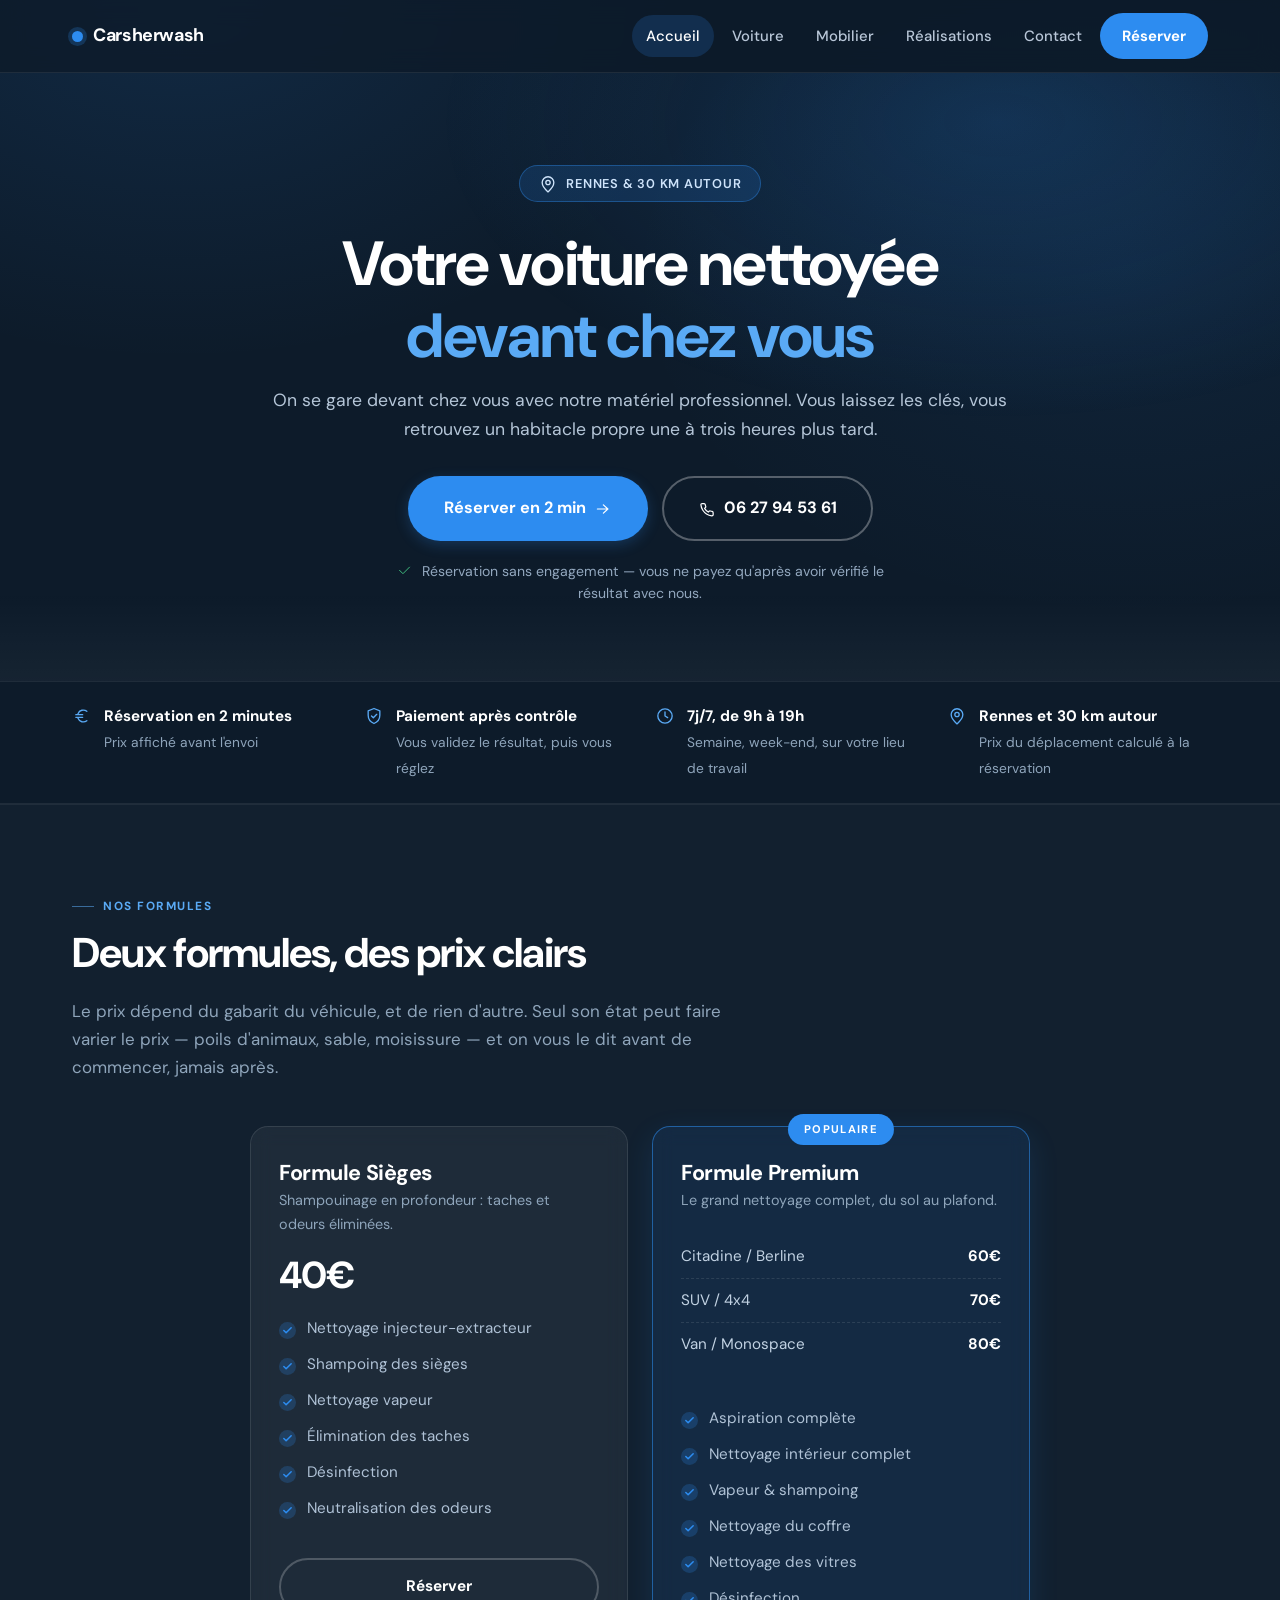
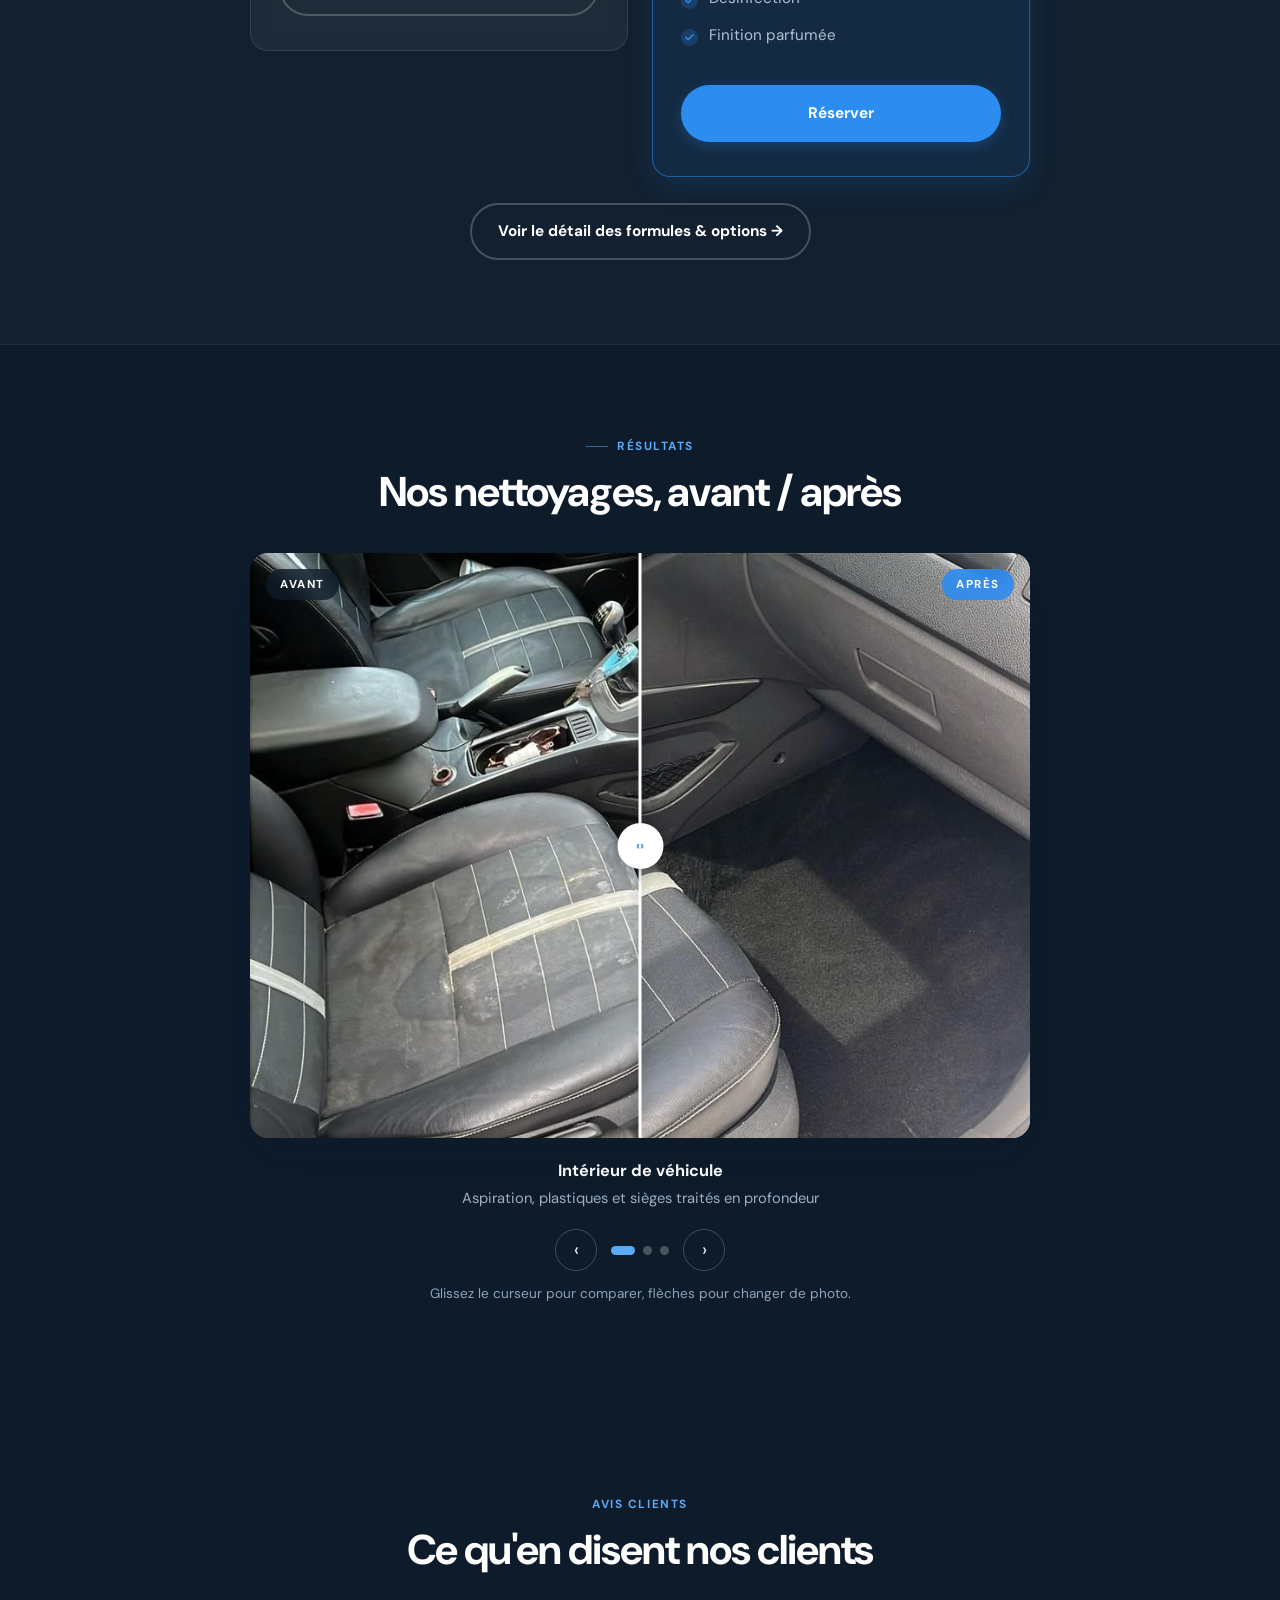
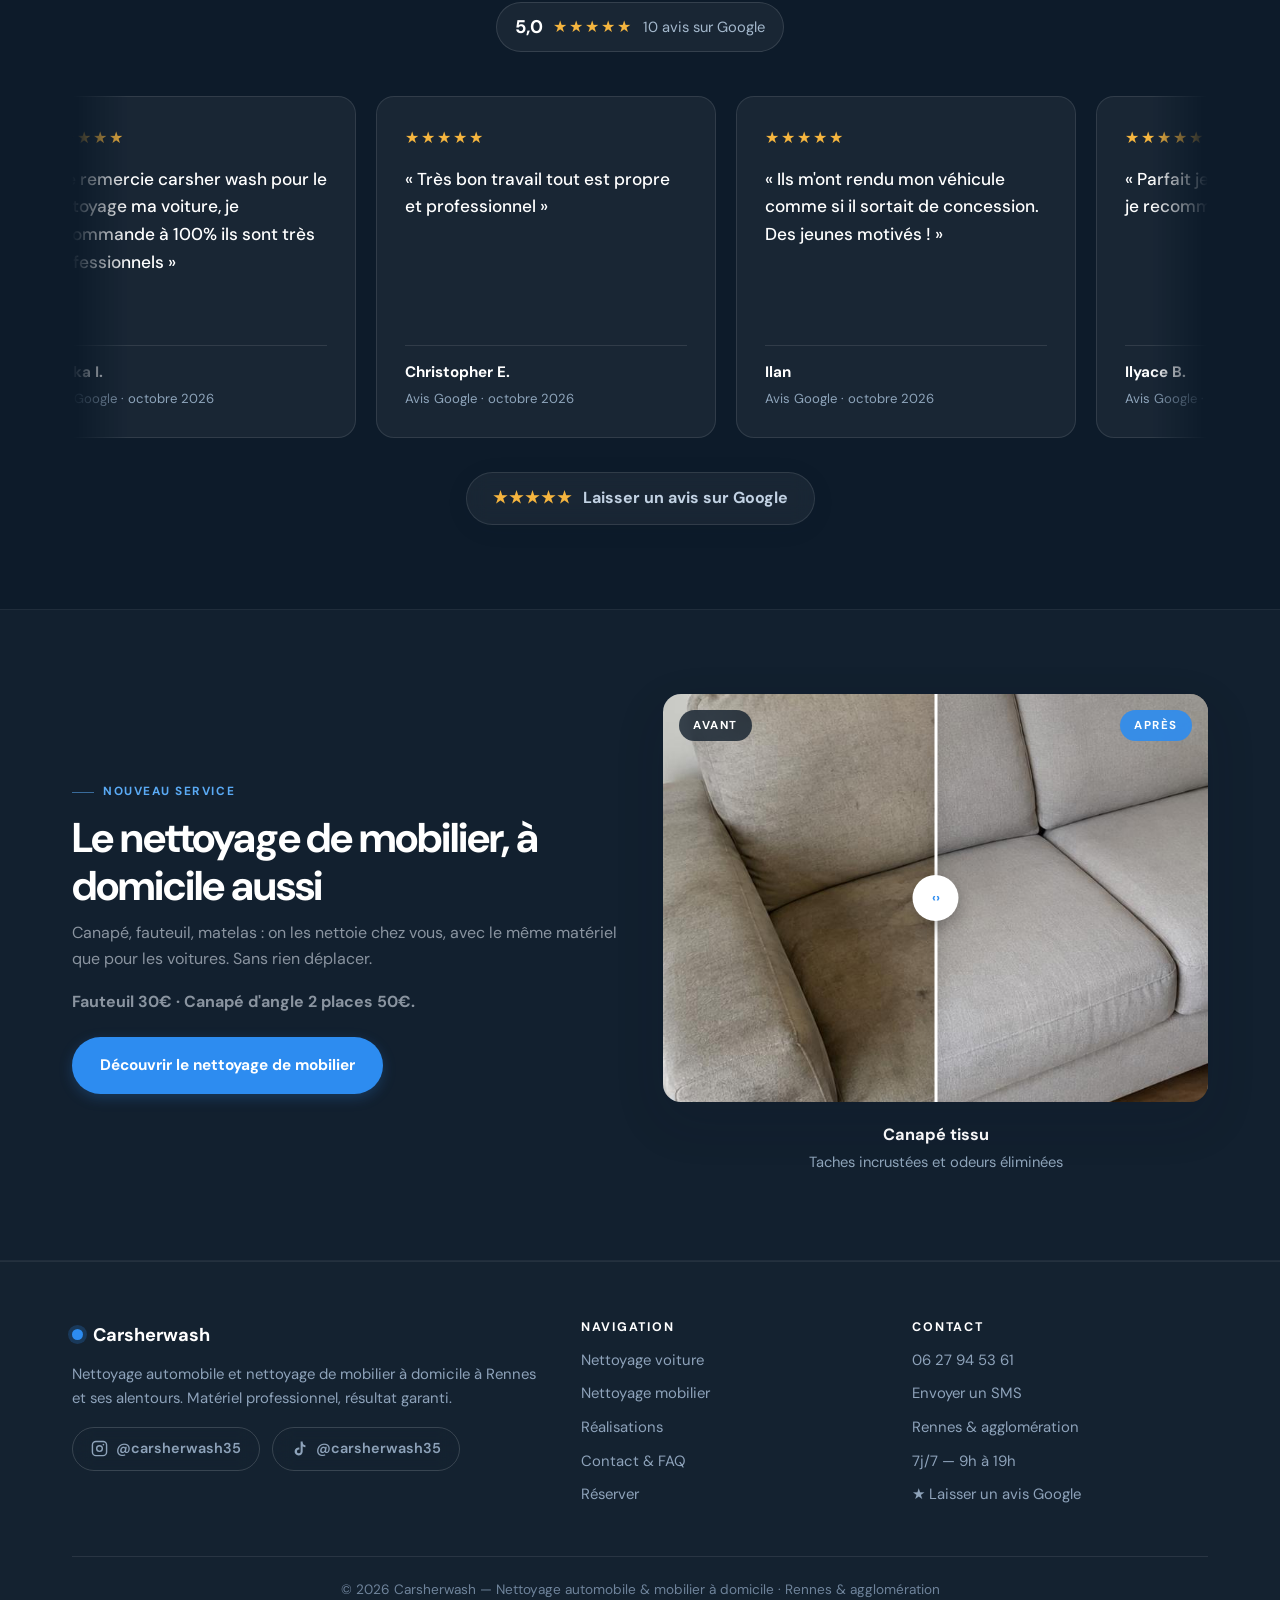
==== commit 11fe7d59: "Formule Premium : ajout du nettoyage des vitres Co-Authored-By: Claude Opus 5.5 <noreply@anthropic.c" ====
--- a/index.html
+++ b/index.html
@@ -471,6 +471,7 @@
           <li>Nettoyage intérieur complet</li>
           <li>Vapeur &amp; shampoing</li>
           <li>Nettoyage du coffre</li>
+          <li>Nettoyage des vitres</li>
           <li>Désinfection</li>
           <li>Finition parfumée</li>
         </ul>
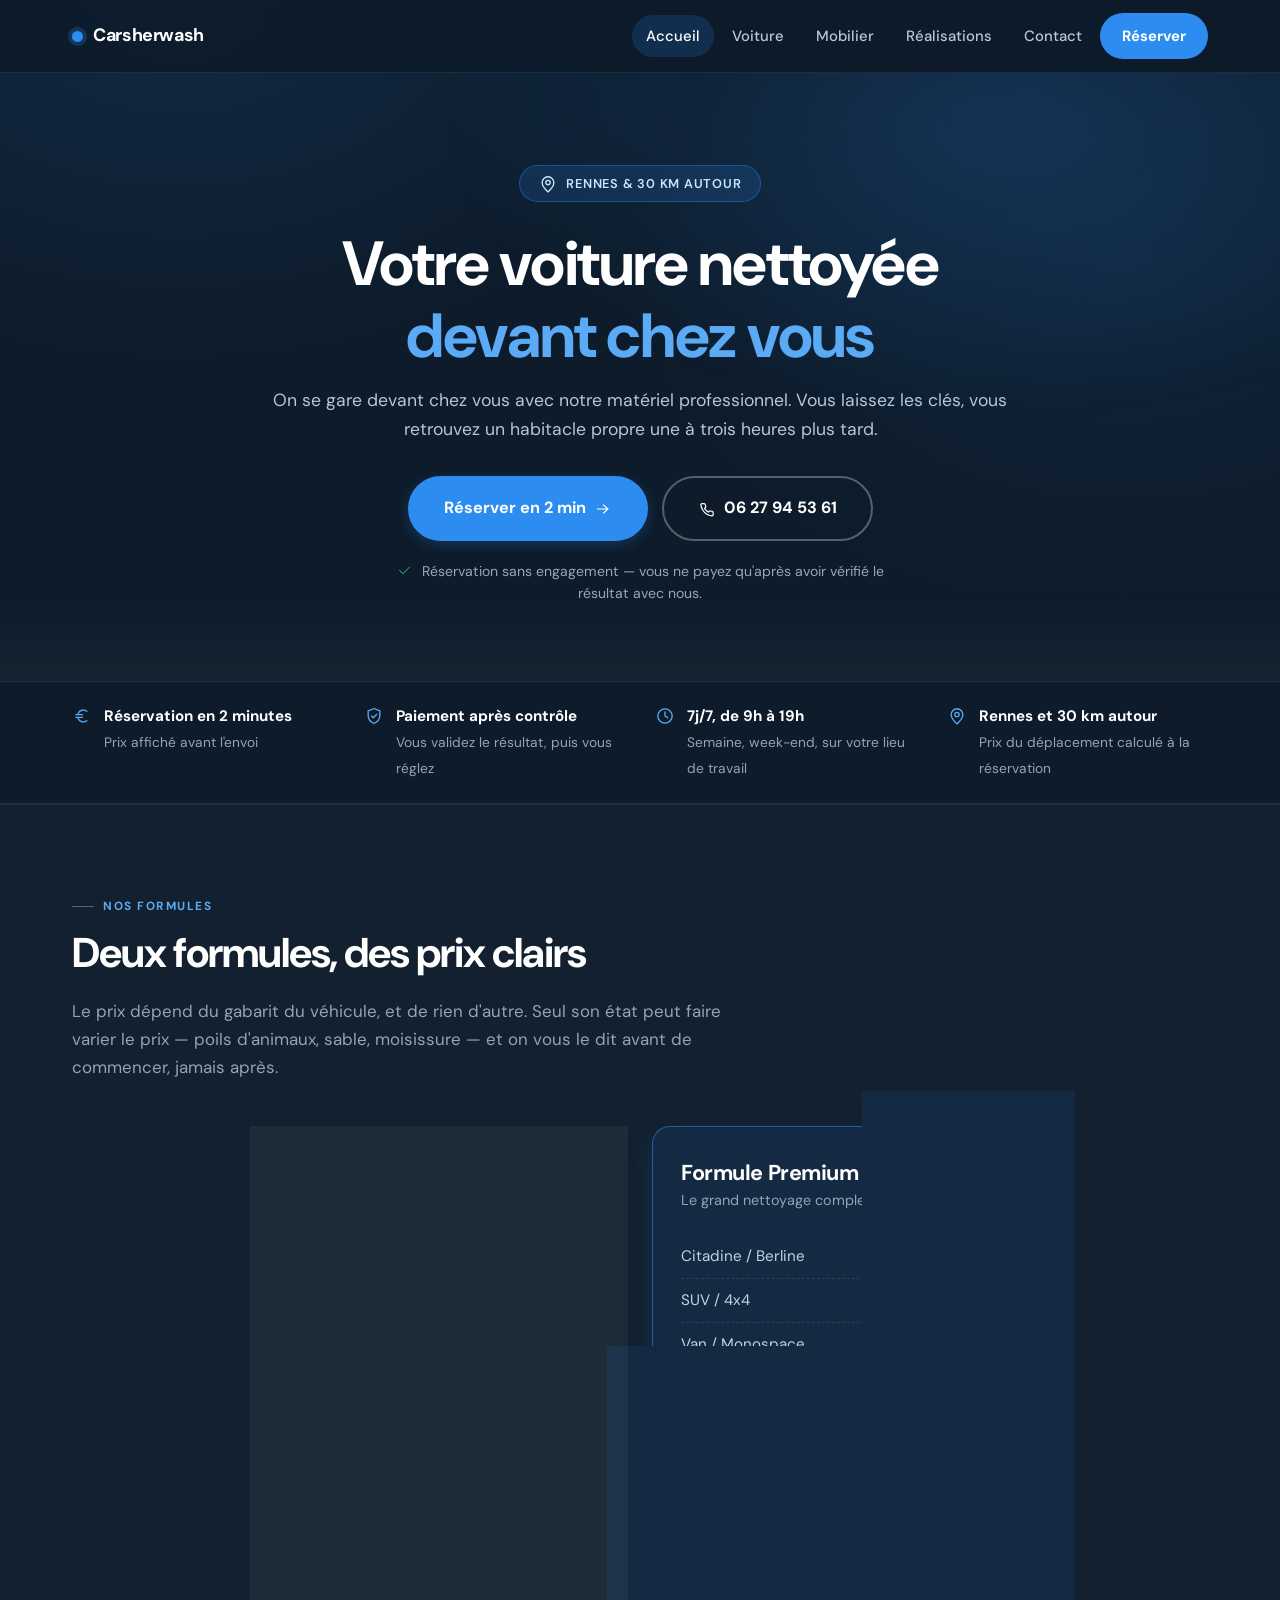
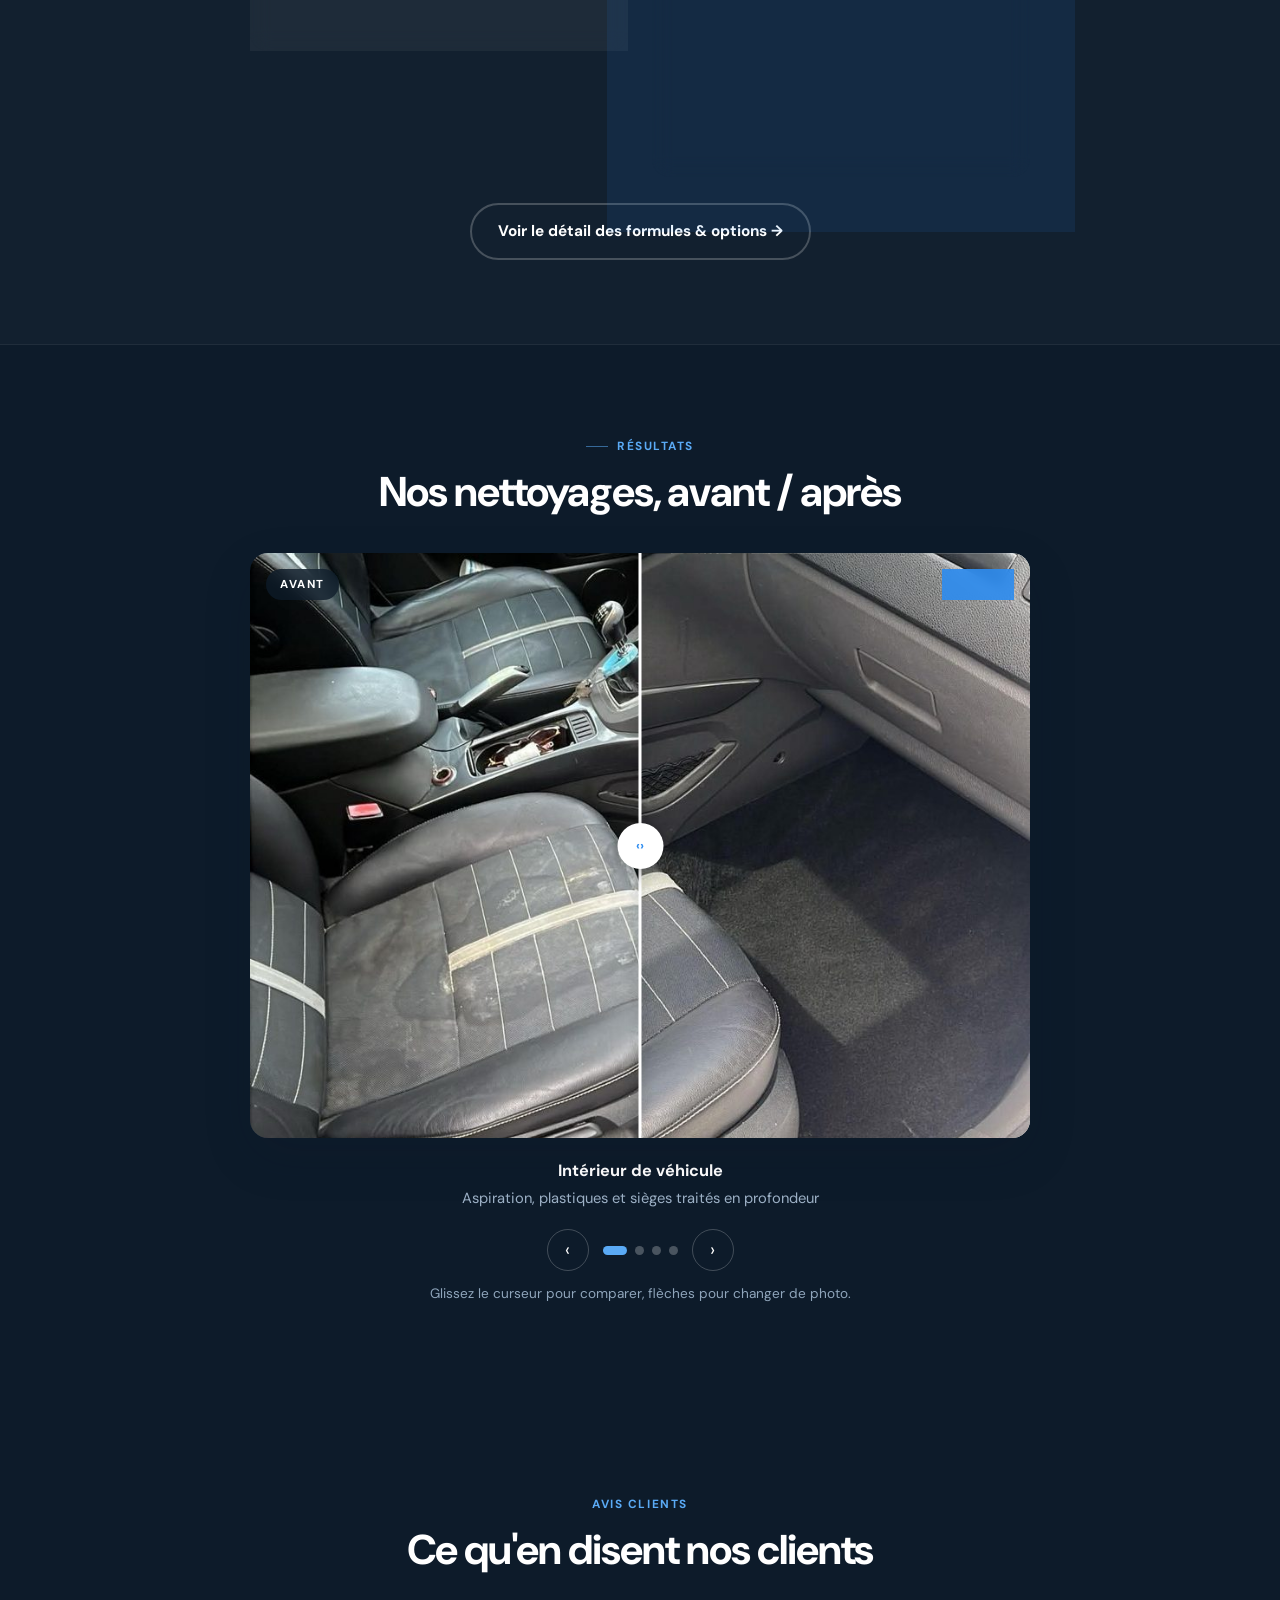
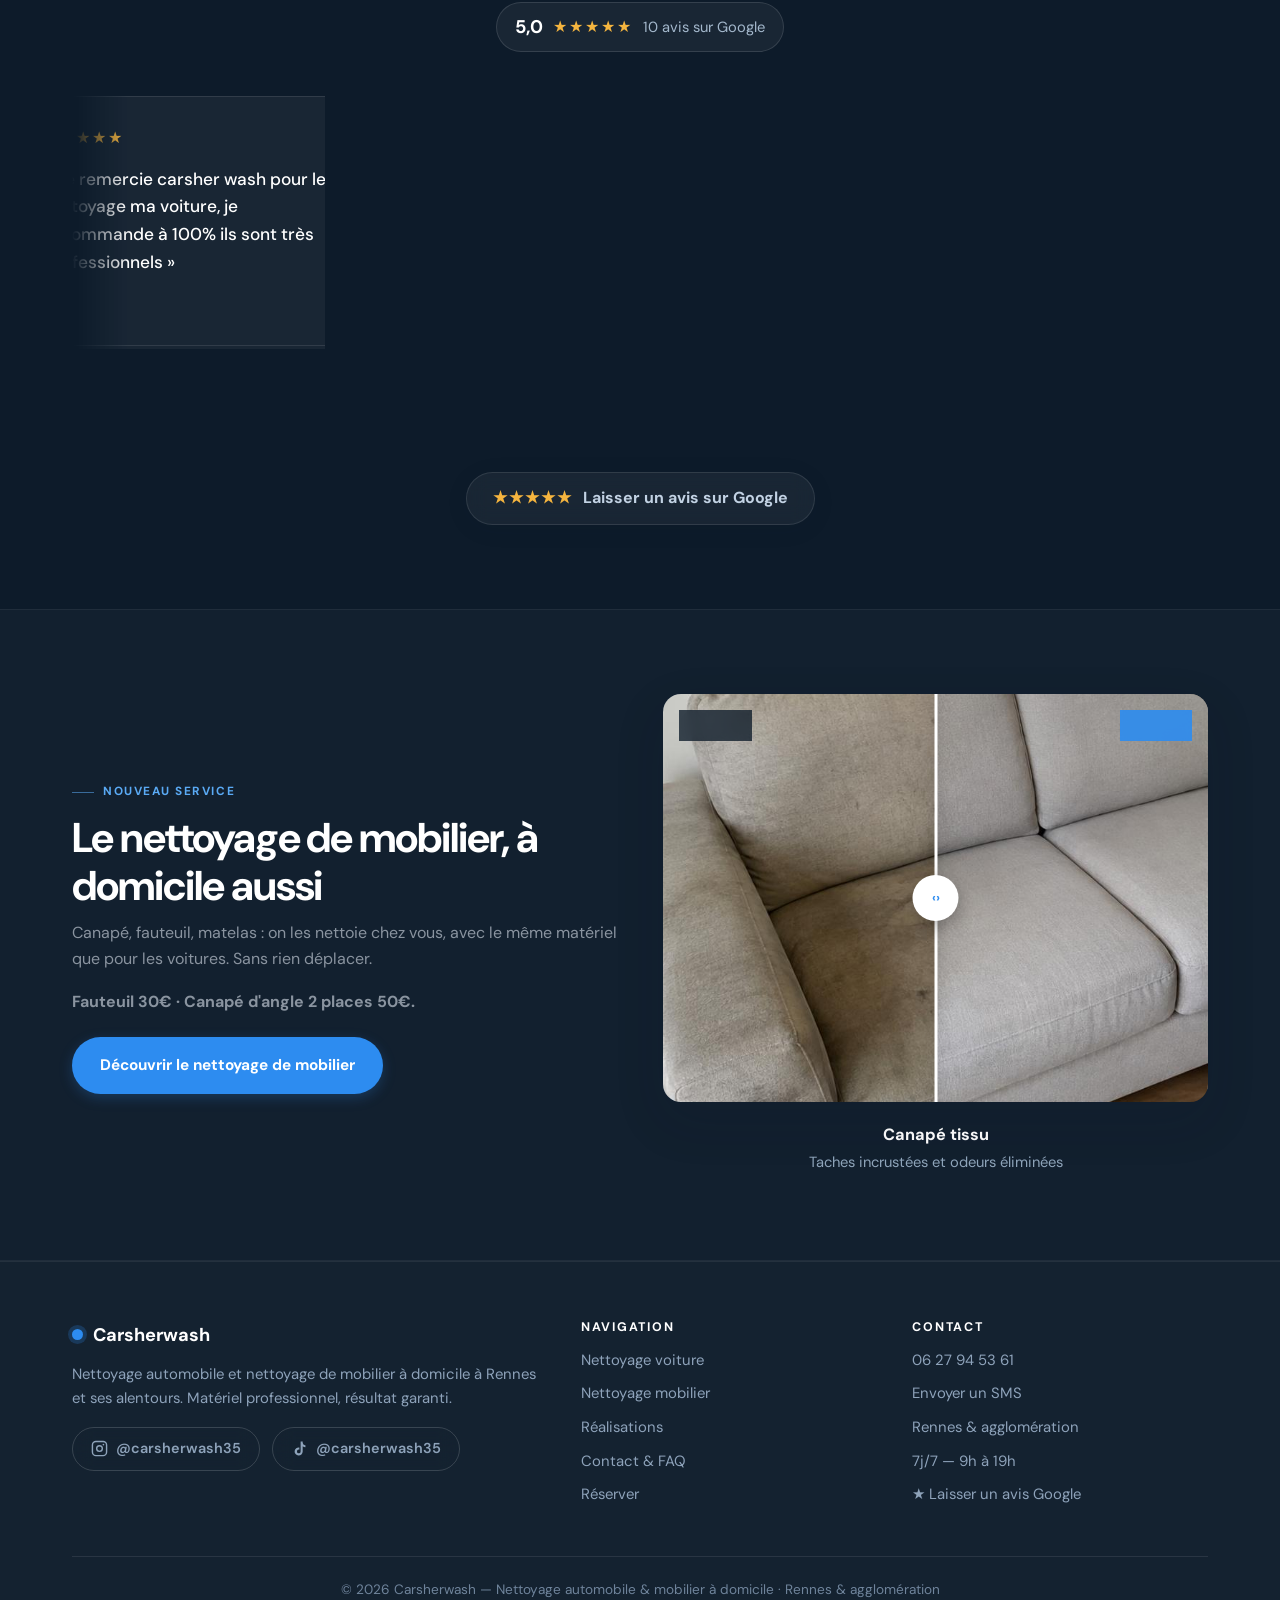
==== commit 78eb4865: "Avant/après : ajoute le siège en tissu (accueil, Réalisations, Voiture) Co-Authored-By: Claude Opus " ====
--- a/index.html
+++ b/index.html
@@ -521,6 +521,14 @@
           </div>
           <span class="ba-tag ba-tag--after">APRÈS</span>
         </div>
+        <div class="ba-slide" data-title="Siège en tissu" data-sub="Taches et miettes retirées, tissu nettoyé en profondeur">
+          <img class="ba-img" src="siege-avant.jpg" alt="Siège en tissu avant nettoyage" loading="lazy">
+          <span class="ba-tag ba-tag--before">AVANT</span>
+          <div class="ba-after-wrap">
+            <img class="ba-img" src="siege-apres.jpg" alt="Siège en tissu après nettoyage" loading="lazy">
+          </div>
+          <span class="ba-tag ba-tag--after">APRÈS</span>
+        </div>
         <div class="ba-handle"><span class="ba-knob">‹›</span></div>
       </div>
       <div class="ba-caption">
--- a/assets/style.css
+++ b/assets/style.css
@@ -1398,3 +1398,117 @@
 .wz-count-btn:disabled { opacity: .35; cursor: default; }
 .wz-count-btn[data-plus] { background: var(--blue); border-color: var(--blue); color: #fff; }
 .wz-count-val { min-width: 1.4em; text-align: center; font-weight: 700; font-size: 1.1rem; }
+
+/* ==========================================================================
+   PAGE VOITURE — haut de page « offre » : note Google, prix, avant/après
+   et bouton visibles dès l'arrivée (page d'arrivée de la pub Google)
+   ========================================================================== */
+.hero--offre { padding: 40px 0 44px; }
+.hero--offre .hero-avis { margin: 0 0 18px; }
+.hero--offre h1 { margin-bottom: 14px; }
+.hero-prix {
+  display: flex; flex-wrap: wrap; justify-content: center; gap: 8px 10px;
+  margin: 0 auto 18px;
+}
+.hero-prix span {
+  padding: 7px 14px; border-radius: 100px;
+  background: rgba(45, 140, 240, .16); border: 1px solid rgba(45, 140, 240, .38);
+  color: #cfe4fb; font-size: .95rem;
+}
+.hero-prix b { color: #fff; margin-left: 4px; }
+.hero-ba {
+  display: block; width: 100%; max-width: 640px; height: auto;
+  margin: 0 auto 18px; border-radius: 14px;
+  border: 1px solid rgba(255, 255, 255, .12);
+}
+.hero--offre p.lead { margin-bottom: 22px; font-size: 1rem; max-width: 52ch; }
+@media (max-width: 760px) {
+  .hero--offre { padding: 18px 0 26px; }
+  .hero--offre .hero-avis { margin-bottom: 12px; padding: 6px 14px; font-size: .85rem; }
+  .hero--offre h1 { font-size: 1.65rem; margin-bottom: 12px; }
+  .hero-prix { margin-bottom: 14px; }
+  .hero-prix span { font-size: .86rem; padding: 6px 12px; }
+  .hero-ba { margin-bottom: 14px; border-radius: 10px; }
+  .hero--offre p.lead { margin-bottom: 0; font-size: .95rem; }
+  /* Sur téléphone, la barre du bas (Appeler / Réserver) fait déjà le travail */
+  .hero--offre .hero-cta { display: none; }
+}
+
+/* ==========================================================================
+   RÉSERVATION — sur téléphone, les boutons Retour / Suivant restent collés
+   en bas de l'écran : on ne cherche jamais comment continuer
+   ========================================================================== */
+@media (max-width: 760px) {
+  .wizard .wz-nav {
+    position: sticky; bottom: 0; z-index: 5;
+    flex-direction: row;
+    margin: 22px -18px 0; padding: 12px 18px calc(12px + env(safe-area-inset-bottom));
+    background: rgba(13, 27, 42, .97);
+    border-top: 1px solid rgba(255, 255, 255, .1);
+  }
+  .wizard .wz-nav [data-prev] { flex: 0 0 auto; width: auto; min-width: 0; padding-left: 18px; padding-right: 18px; }
+  .wizard .wz-nav [data-next], .wizard .wz-nav [data-send] { flex: 1; width: auto; }
+  .wizard .wz-nav [data-prev]:disabled { display: none; }
+}
+
+/* ==========================================================================
+   ACCUEIL SUR TÉLÉPHONE — tout le cadre du haut (titre, texte, boutons,
+   « sans engagement ») tient dans le premier écran, au-dessus de la barre
+   Appeler / Réserver
+   ========================================================================== */
+@media (max-width: 760px) {
+  .hero:not(.hero--sub) { padding: 26px 0 30px; }
+  .hero:not(.hero--sub) .hero-badge { margin-bottom: 16px; padding: 6px 14px; font-size: .74rem; }
+  .hero:not(.hero--sub) h1 { font-size: 2rem; margin-bottom: 12px; }
+  .hero:not(.hero--sub) p.lead { font-size: .98rem; line-height: 1.5; margin-bottom: 20px; }
+  .hero:not(.hero--sub) .btn-row { gap: 10px; }
+  .hero:not(.hero--sub) .btn-lg { padding: 14px 22px; }
+  .hero:not(.hero--sub) .hero-note { margin-top: 14px; font-size: .84rem; }
+}
+@media (max-width: 760px) and (max-height: 600px) {
+  .hero:not(.hero--sub) p.lead { display: none; }
+}
+
+/* ==========================================================================
+   RÉSERVATION SUR TÉLÉPHONE — chaque étape tient dans l'écran
+   (barre d'étapes, question, choix et boutons Retour / Suivant visibles
+   ensemble, sans avoir à faire défiler)
+   ========================================================================== */
+@media (max-width: 760px) {
+  .hero--resa { padding: 22px 0 18px; }
+  .hero--resa .hero-badge { display: none; }
+  .hero--resa h1 { font-size: 1.5rem; margin-bottom: 6px; }
+  .hero--resa p.lead { font-size: .9rem; margin-bottom: 0; }
+  .hero--resa + .section { padding-top: 8px; padding-bottom: 32px; }
+
+  .wizard { padding: 16px 16px 0; }
+  .wizard .wz-nav { margin: 16px -16px 0; padding: 10px 16px calc(10px + env(safe-area-inset-bottom)); }
+  .wizard .wz-nav .btn { padding-top: 13px; padding-bottom: 13px; min-width: 0; white-space: nowrap; font-size: .95rem; }
+  .wz-bar { margin-bottom: 12px; }
+  .wz-head { margin-bottom: 10px; }
+  .wz-q { font-size: 1rem; }
+  .wz-hint { font-size: .86rem; margin-bottom: 10px; line-height: 1.45; }
+  .wz-sub { margin: 16px 0 8px; }
+  .wz-opts { gap: 8px; }
+  .wz-opt { padding: 10px 12px; }
+  .wz-count-btn { width: 40px; height: 40px; }
+  .wz-choice { padding-top: 14px; padding-bottom: 14px; }
+
+  /* Coordonnées : prénom et nom côte à côte, champs plus serrés.
+     Texte des champs à 16px : en dessous, l'iPhone zoome tout seul
+     sur le champ et décadre la page. */
+  .wizard .form-row { grid-template-columns: 1fr 1fr; gap: 10px; }
+  .wizard .form-group { margin-bottom: 10px; }
+  .wizard .form-group label { margin-bottom: 4px; font-size: .84rem; }
+  .wizard .form-group input,
+  .wizard .form-group textarea { padding: 10px 12px; font-size: 16px; }
+  .wizard .form-group textarea { min-height: 72px; }
+  .wizard .addr-result { font-size: .8rem; margin-top: 4px; line-height: 1.4; }
+
+  .wz-recap { margin-top: 10px; padding-top: 8px; }
+  .wz-line { padding: 5px 0; font-size: .9rem; }
+  .wz-total { padding: 12px 16px; margin-top: 8px; }
+  .wz-note { font-size: .8rem; margin-top: 8px; line-height: 1.45; }
+  .wizard .form-status:empty { min-height: 0; margin: 0; }
+  .wizard .form-note { margin: 12px 0 14px; }
+}
--- a/assets/theme.css
+++ b/assets/theme.css
@@ -373,3 +373,16 @@
 }
 .wz-count-btn[data-plus] { background: var(--blue); border-color: var(--blue); }
 .wz-count-val { color: #fff; }
+
+/* Fluidité sur téléphone : le flou derrière les cartes et la barre du haut
+   doit être recalculé à chaque image pendant le défilement, au-dessus du fond
+   animé. Sur petit écran, on le coupe et on rend les fonds un peu plus
+   opaques : visuellement presque pareil, défilement nettement plus fluide. */
+@media (max-width: 900px) {
+  *, *::before, *::after {
+    -webkit-backdrop-filter: none !important;
+    backdrop-filter: none !important;
+  }
+  .site-header { background: rgba(13, 27, 42, .97); }
+  .action-bar { background: rgba(13, 27, 42, .98); }
+}
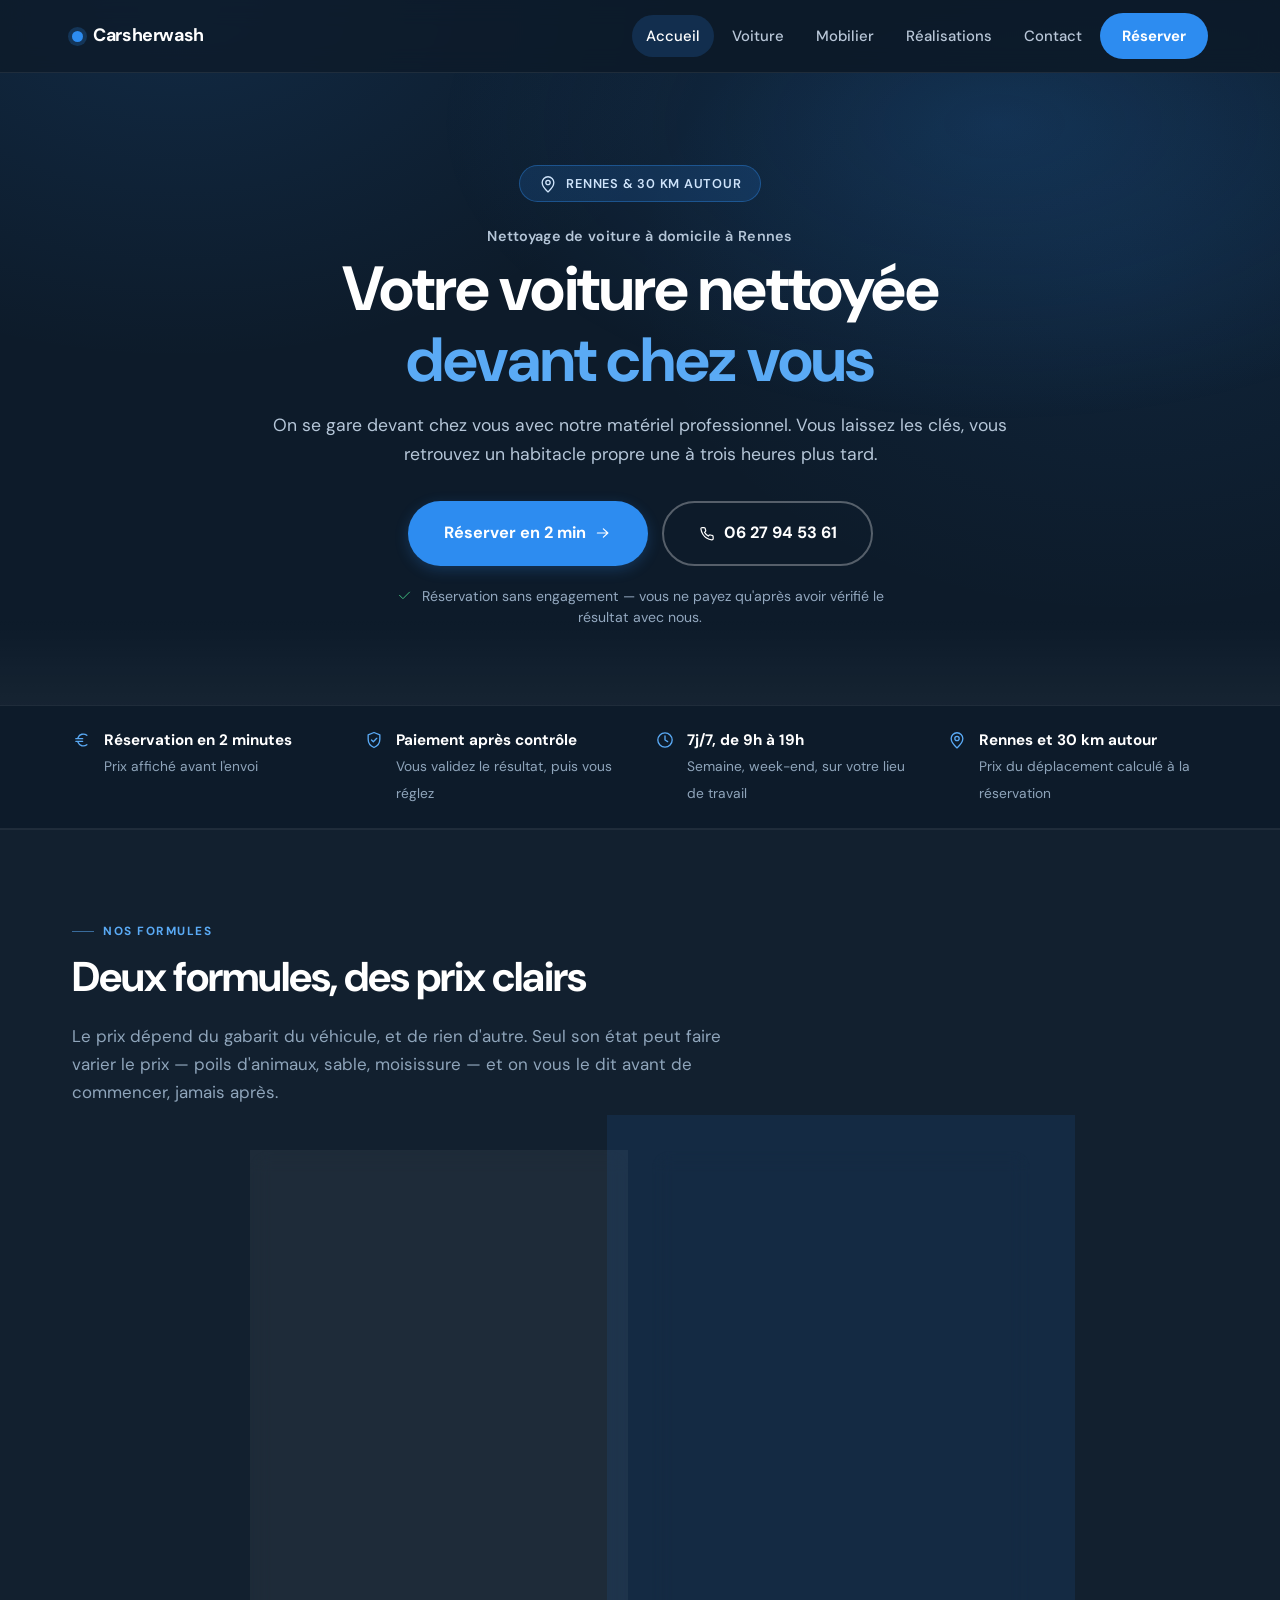
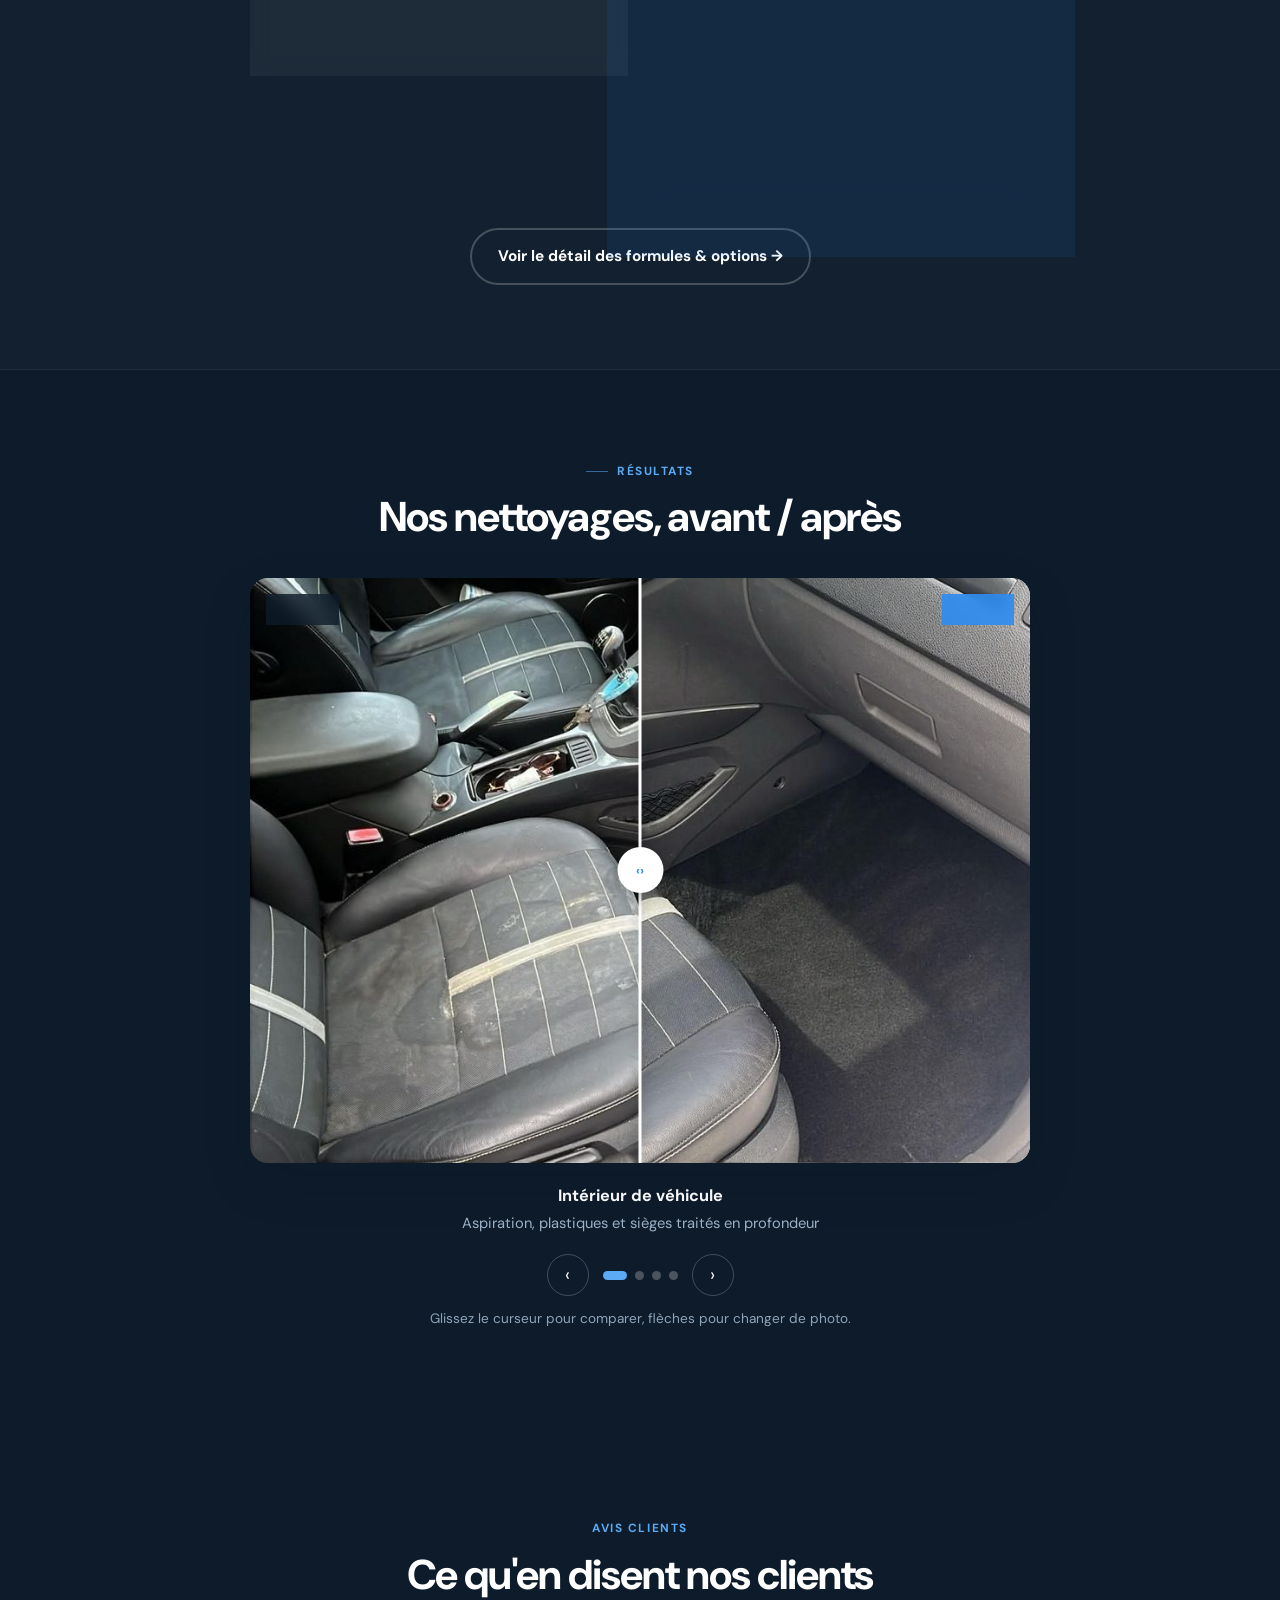
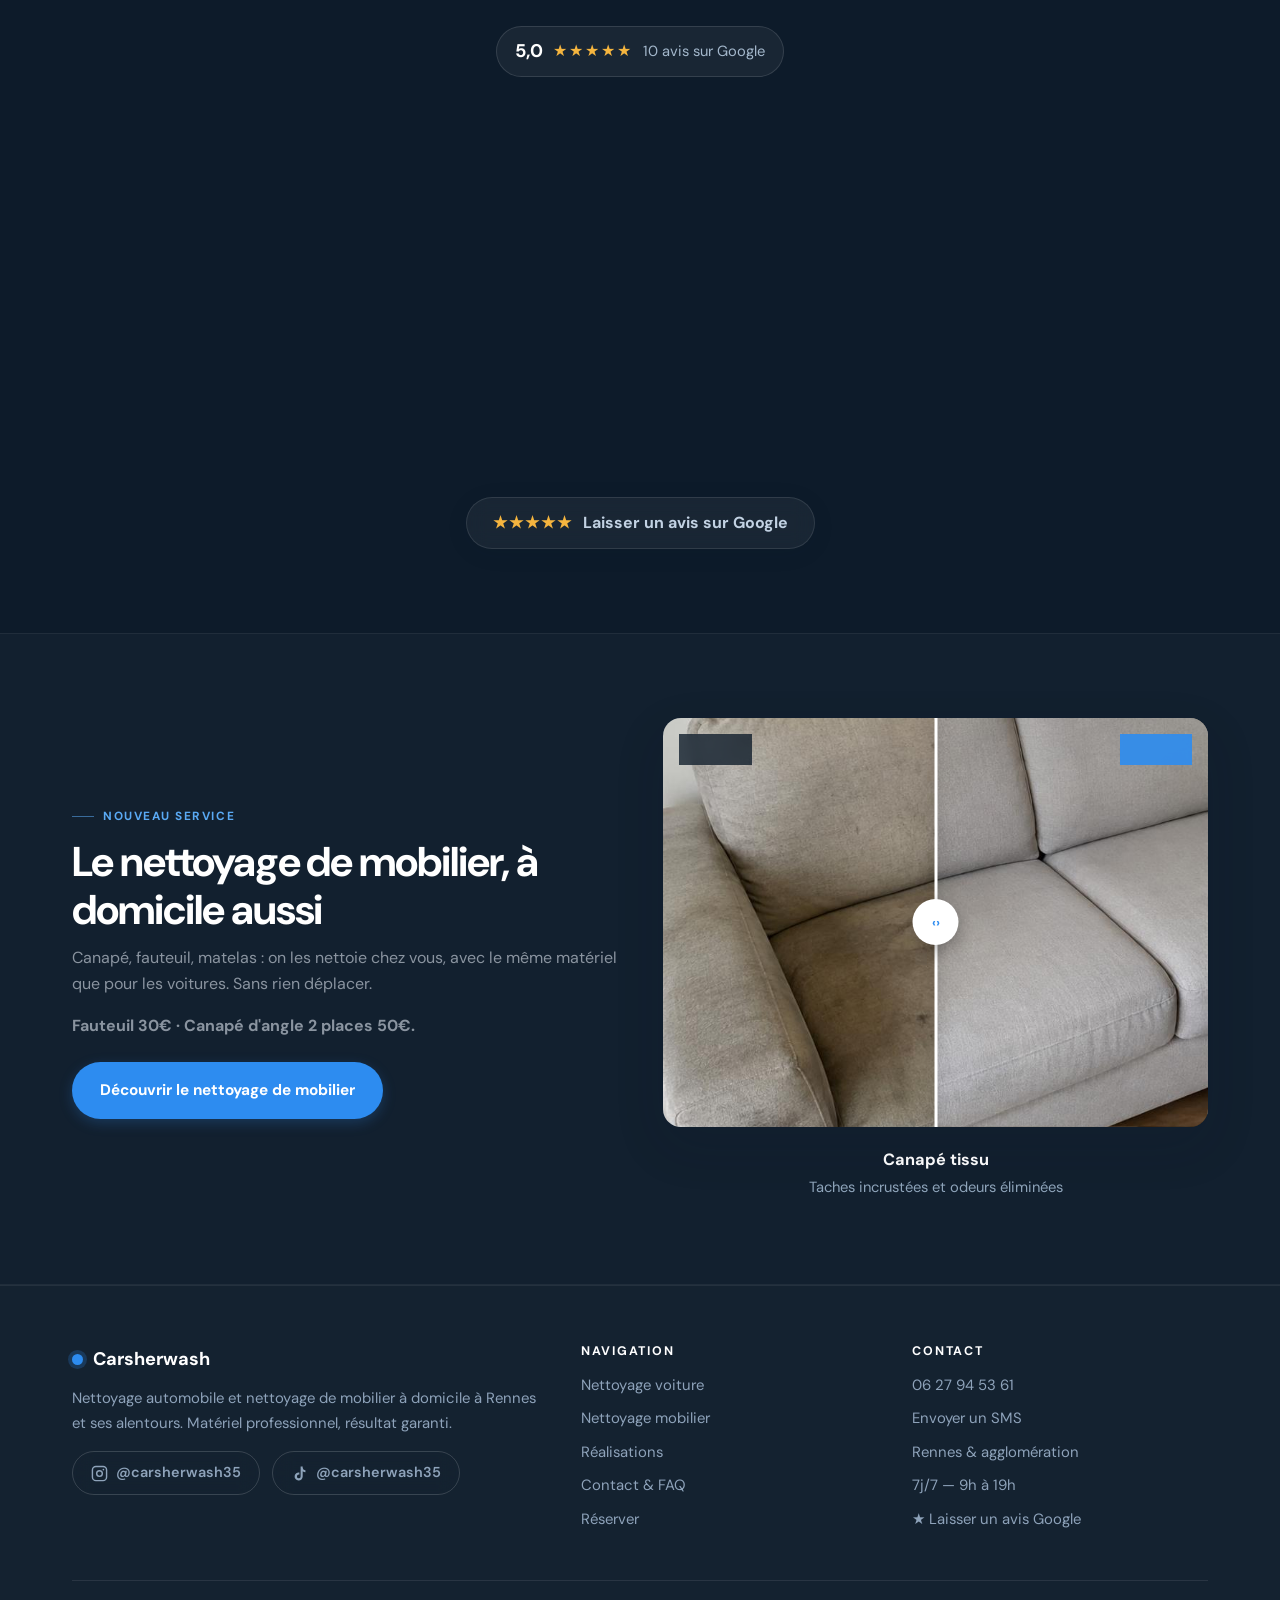
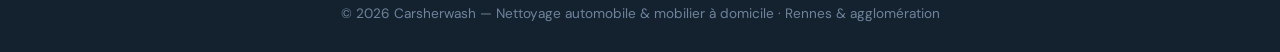
==== commit 3c2b0f28: "Référencement : texte, étapes et questions fréquentes sur /auto ; « à Rennes » dans le titre de l'ac" ====
--- a/index.html
+++ b/index.html
@@ -400,7 +400,7 @@
 <section class="hero">
   <div class="container">
     <span class="hero-badge"><svg class="ico" aria-hidden="true"><use href="#i-pin"/></svg> Rennes &amp; 30 km autour</span>
-    <h1>Votre voiture nettoyée <span class="accent">devant chez vous</span></h1>
+    <h1><span class="h1-kicker">Nettoyage de voiture à domicile à Rennes</span> Votre voiture nettoyée <span class="accent">devant chez vous</span></h1>
     <p class="lead">On se gare devant chez vous avec notre matériel professionnel. Vous laissez les clés, vous retrouvez un habitacle propre une à trois heures plus tard.</p>
     <div class="btn-row">
       <a href="/reserver" class="btn btn-primary btn-lg">Réserver en 2 min <svg class="ico" aria-hidden="true"><use href="#i-arrow"/></svg></a>
--- a/assets/style.css
+++ b/assets/style.css
@@ -201,6 +201,8 @@
 }
 .hero h1 { max-width: 15ch; margin: 0 auto .9rem; }
 .hero h1 .accent { color: var(--blue-light); }
+/* Petite ligne au-dessus du grand titre de l'accueil : dit à Google (et au visiteur) quoi et où. */
+.hero h1 .h1-kicker { display: block; margin-bottom: .5rem; font-size: .9rem; font-weight: 600; letter-spacing: .02em; color: #b5c6d8; }
 .hero p.lead { color: #b5c6d8; margin: 0 auto 2rem; font-size: 1.1rem; }
 .hero .btn-row { justify-content: center; }
 /* En flux normal plutôt qu'en flex : sinon l'icône se retrouve seule
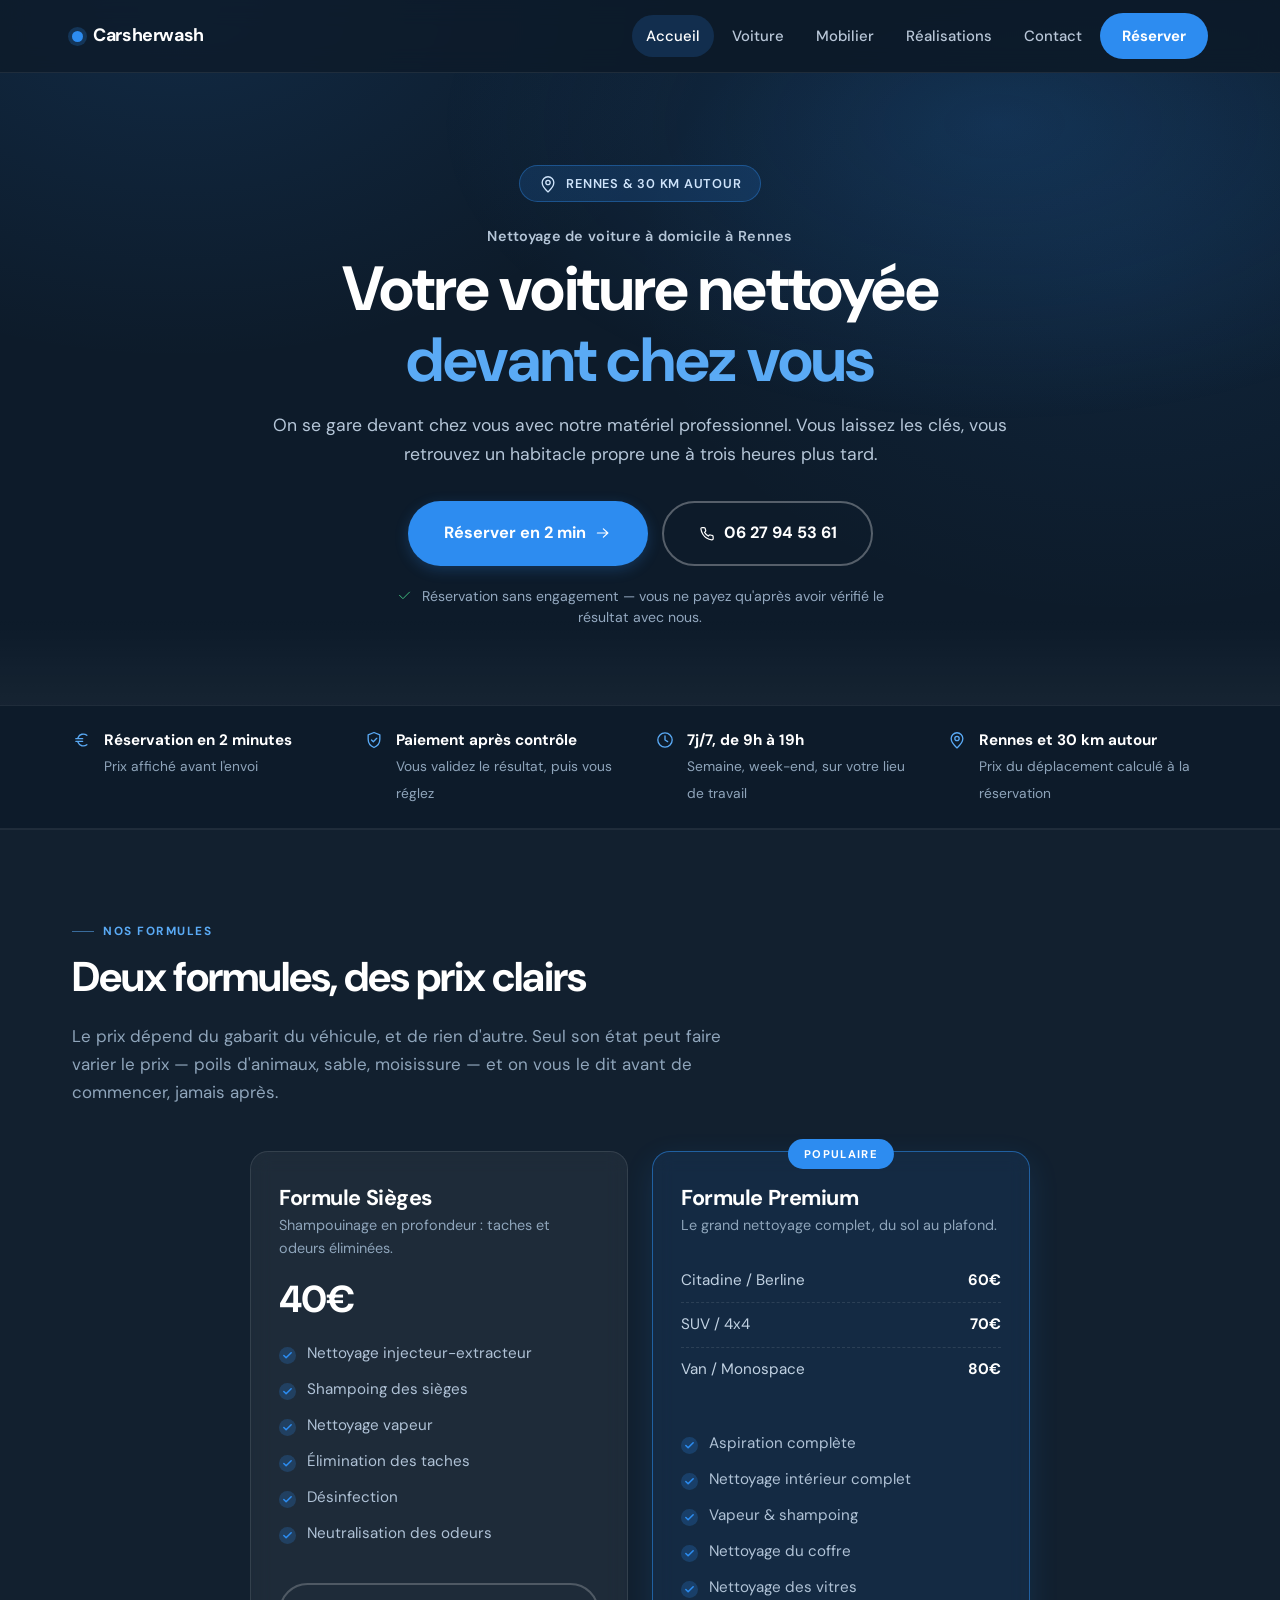
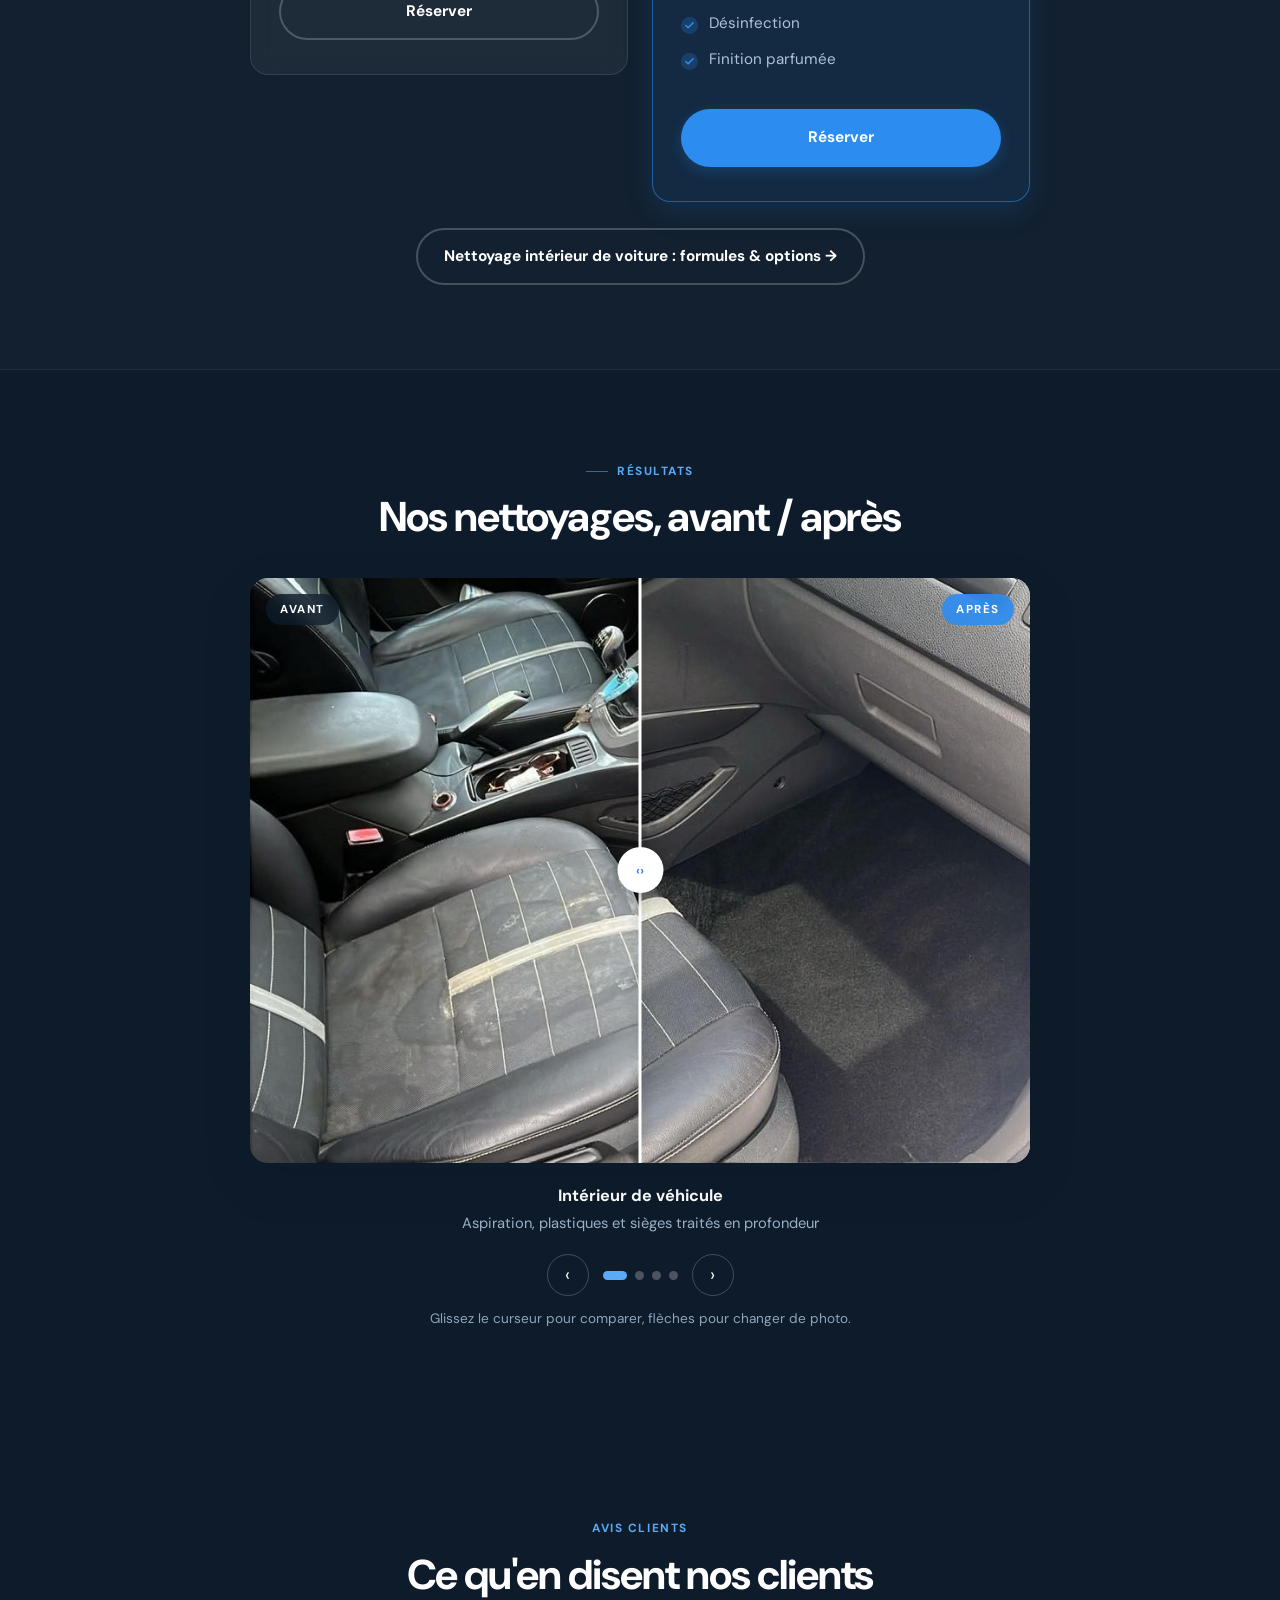
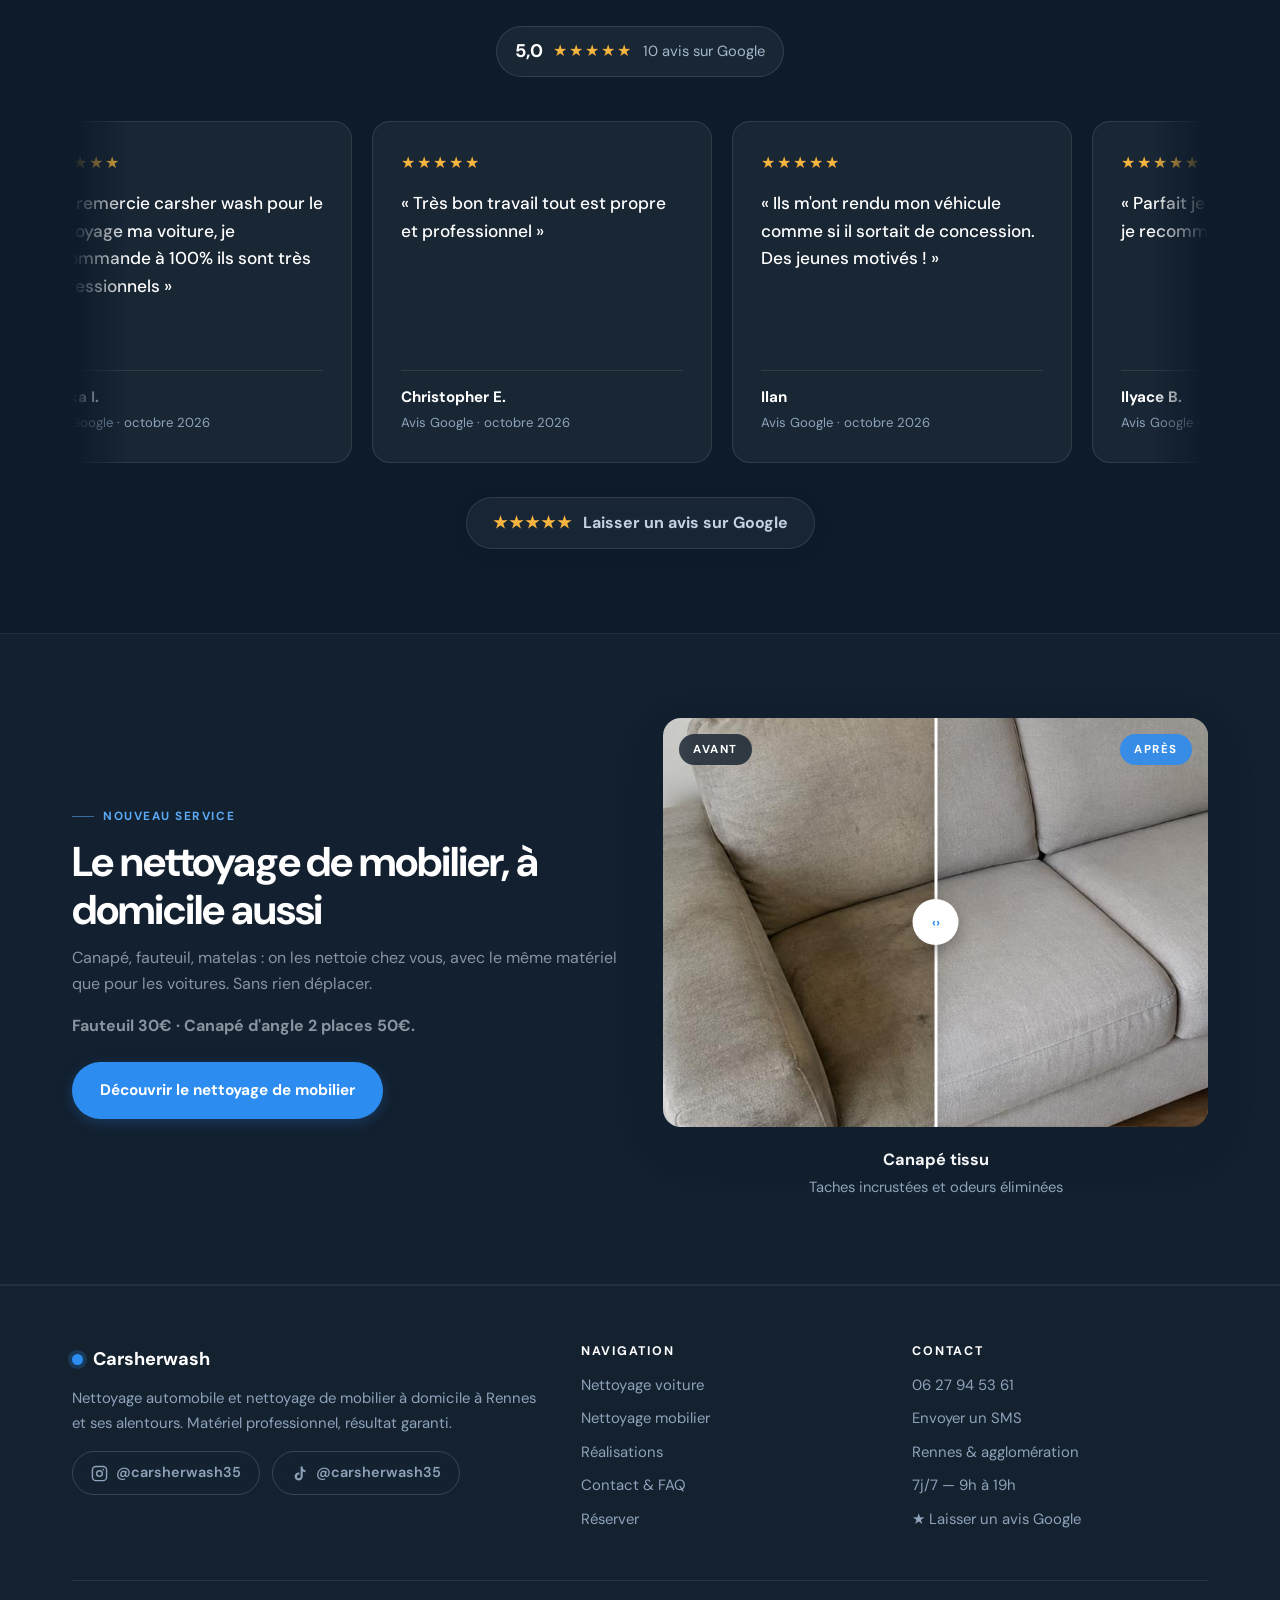
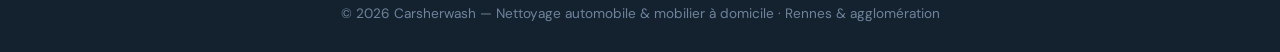
==== commit 1a57ea21: "Référencement : www redirige vers carsherwash.com ; liens vers /auto avec « nettoyage intérieur de v" ====
--- a/index.html
+++ b/index.html
@@ -480,7 +480,7 @@
     </div>
 
     <div class="center reveal" style="margin-top:26px">
-      <a href="/auto" class="btn btn-outline">Voir le détail des formules &amp; options →</a>
+      <a href="/auto" class="btn btn-outline">Nettoyage intérieur de voiture : formules &amp; options →</a>
     </div>
   </div>
 </section>
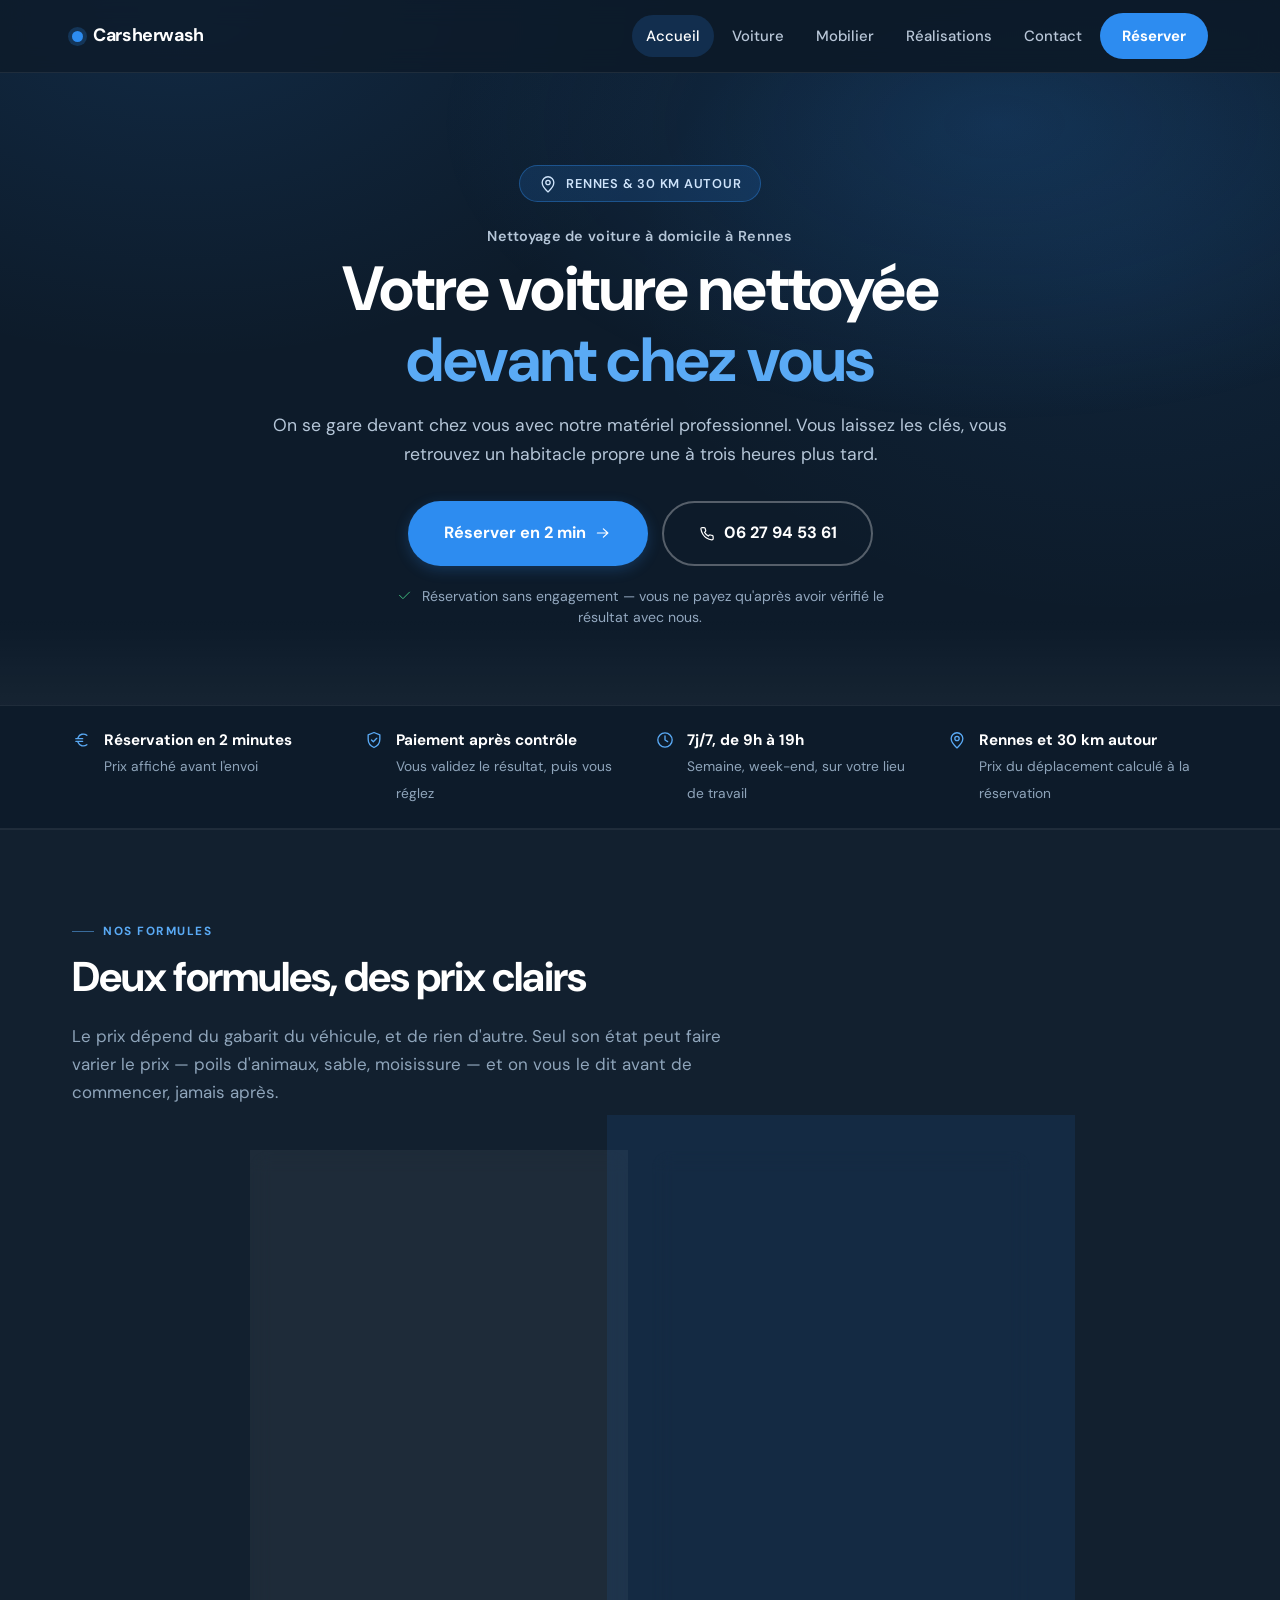
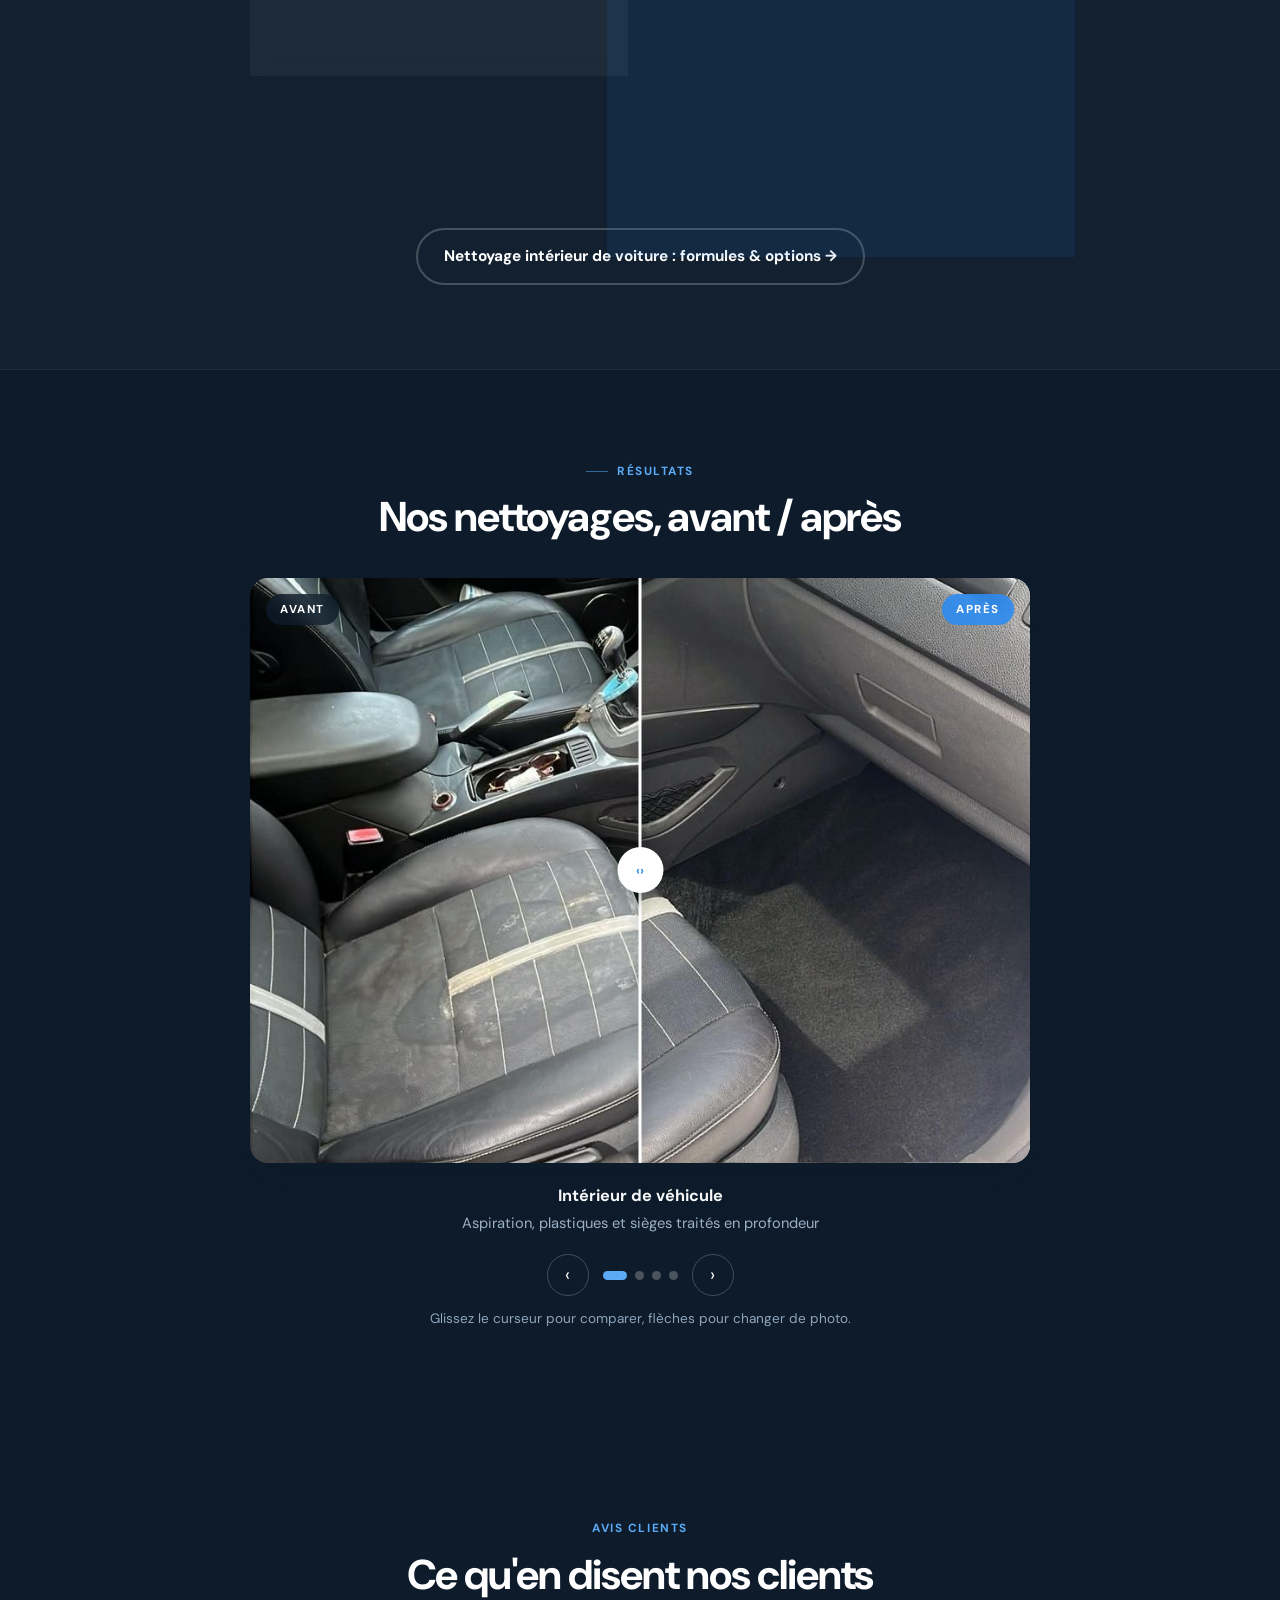
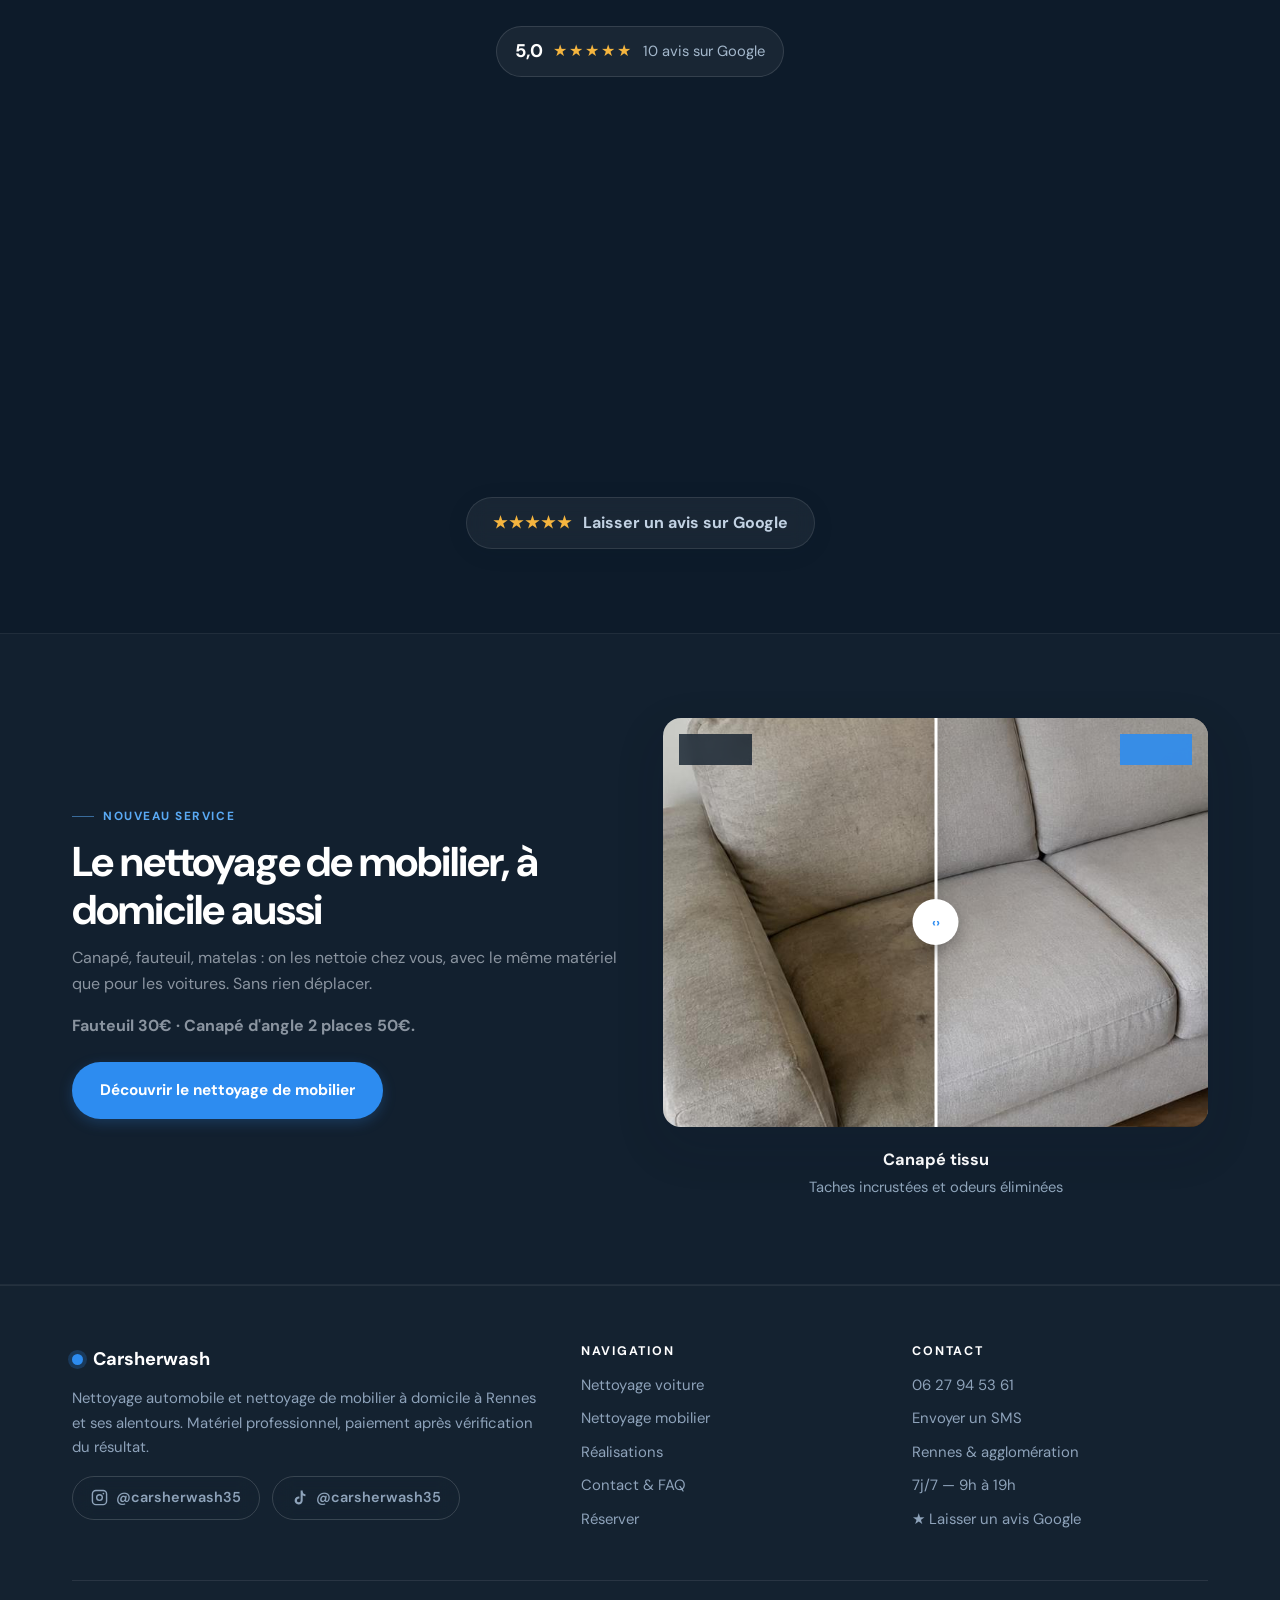
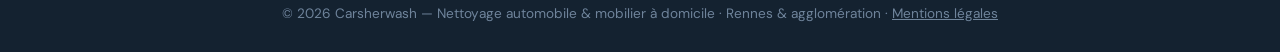
==== commit 8ba24f3c: "Ajoute la page Mentions légales (sans adresse perso) ; « résultat garanti » remplacé par « paiement " ====
--- a/index.html
+++ b/index.html
@@ -661,7 +661,7 @@
     <div class="footer-grid">
       <div>
         <div class="footer-brand"><span class="brand-dot"></span> Carsherwash</div>
-        <p>Nettoyage automobile et nettoyage de mobilier à domicile à Rennes et ses alentours. Matériel professionnel, résultat garanti.</p>
+        <p>Nettoyage automobile et nettoyage de mobilier à domicile à Rennes et ses alentours. Matériel professionnel, paiement après vérification du résultat.</p>
         <div class="socials" style="justify-content:flex-start">
           <a class="social" href="https://www.instagram.com/carsherwash35" target="_blank" rel="noopener" style="background:transparent;border-color:rgba(255,255,255,.16)">
             <svg viewBox="0 0 24 24" fill="none" stroke="currentColor" stroke-width="2" stroke-linecap="round" stroke-linejoin="round"><rect x="2" y="2" width="20" height="20" rx="5"/><circle cx="12" cy="12" r="4"/><circle cx="17.5" cy="6.5" r="1.2" fill="currentColor" stroke="none"/></svg>
@@ -694,7 +694,7 @@
         </ul>
       </div>
     </div>
-    <div class="footer-bottom">© <span data-year></span> Carsherwash — Nettoyage automobile &amp; mobilier à domicile · Rennes &amp; agglomération</div>
+    <div class="footer-bottom">© <span data-year></span> Carsherwash — Nettoyage automobile &amp; mobilier à domicile · Rennes &amp; agglomération · <a href="/mentions-legales">Mentions légales</a></div>
   </div>
 </footer>
 
--- a/assets/style.css
+++ b/assets/style.css
@@ -1514,3 +1514,11 @@
   .wizard .form-status:empty { min-height: 0; margin: 0; }
   .wizard .form-note { margin: 12px 0 14px; }
 }
+
+/* ---------- Mentions légales ---------- */
+.legal h2 { font-size: 1.25rem; margin: 2.2rem 0 .7rem; }
+.legal h2:first-child { margin-top: 0; }
+.legal ul { padding-left: 1.2rem; margin: 0 0 1rem; }
+.legal li { margin-bottom: .35rem; }
+.legal a { color: var(--blue); font-weight: 600; }
+.footer-bottom a { color: inherit; text-decoration: underline; }
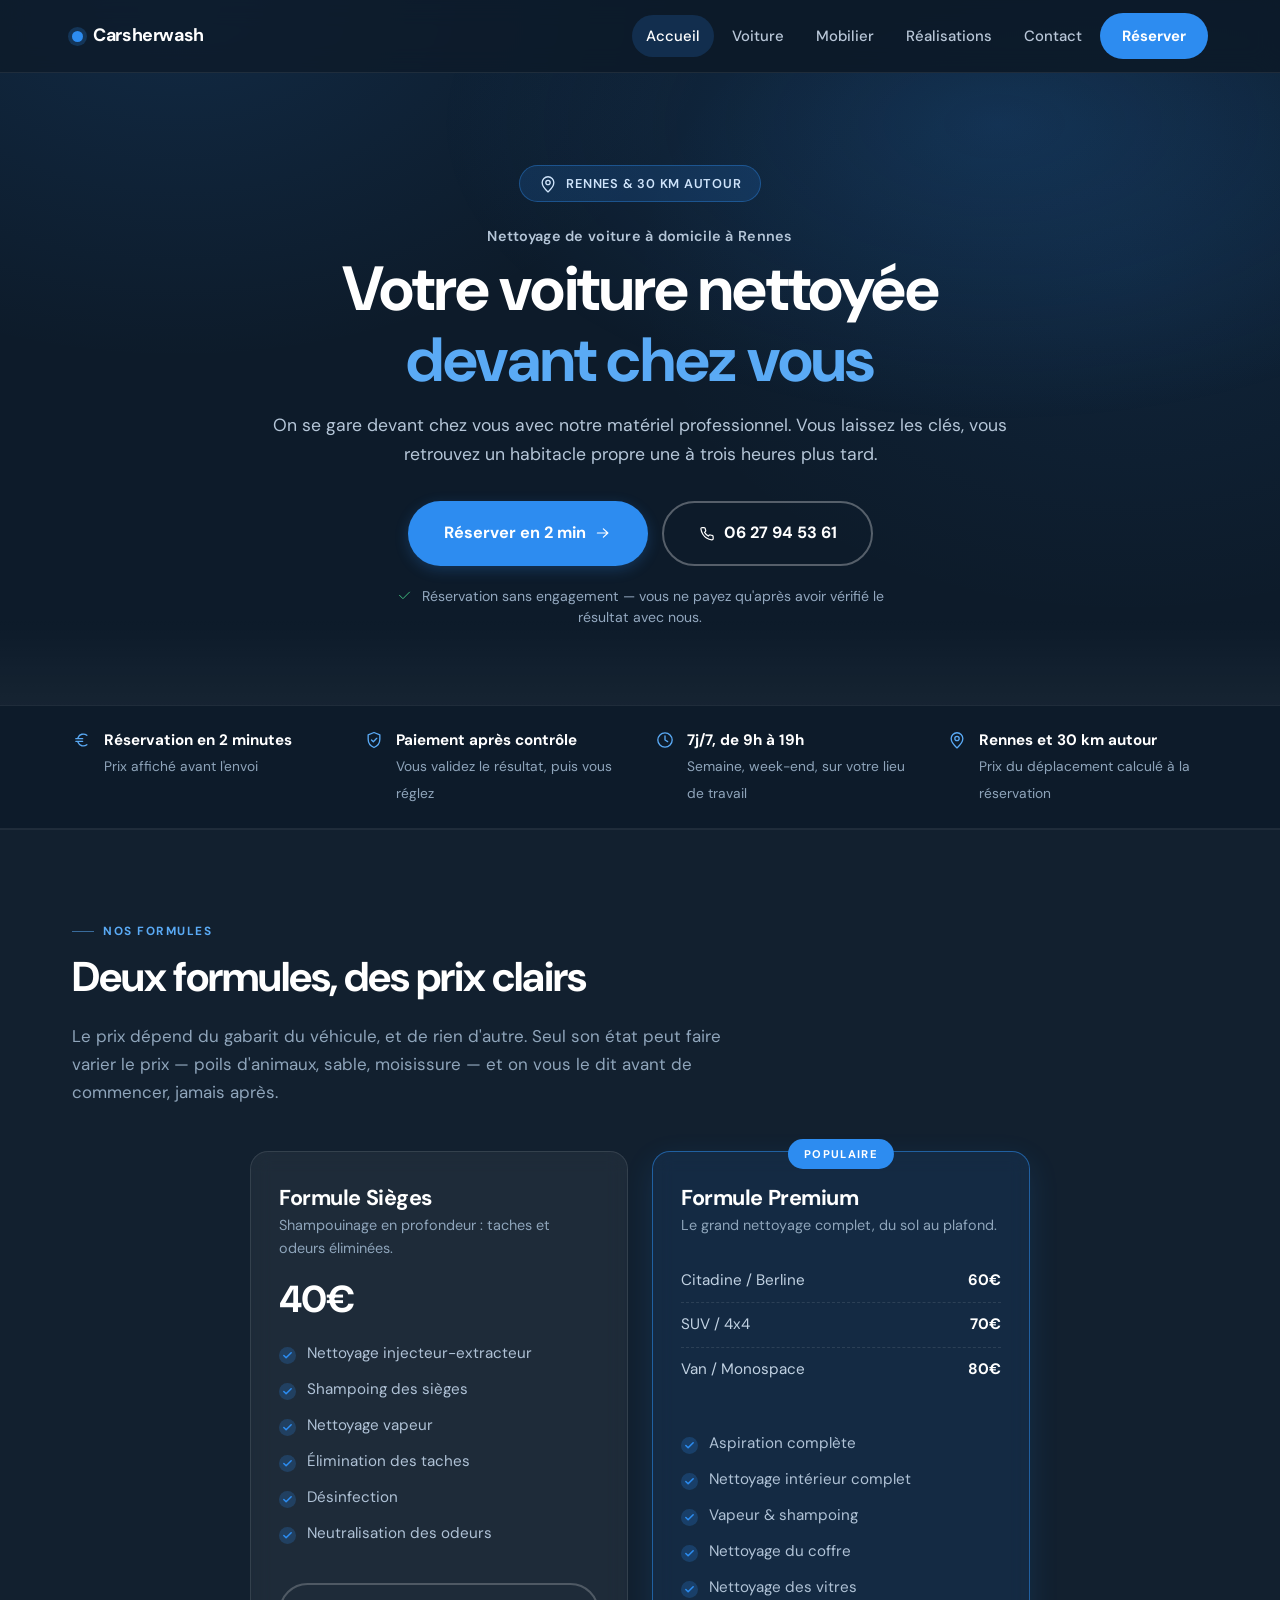
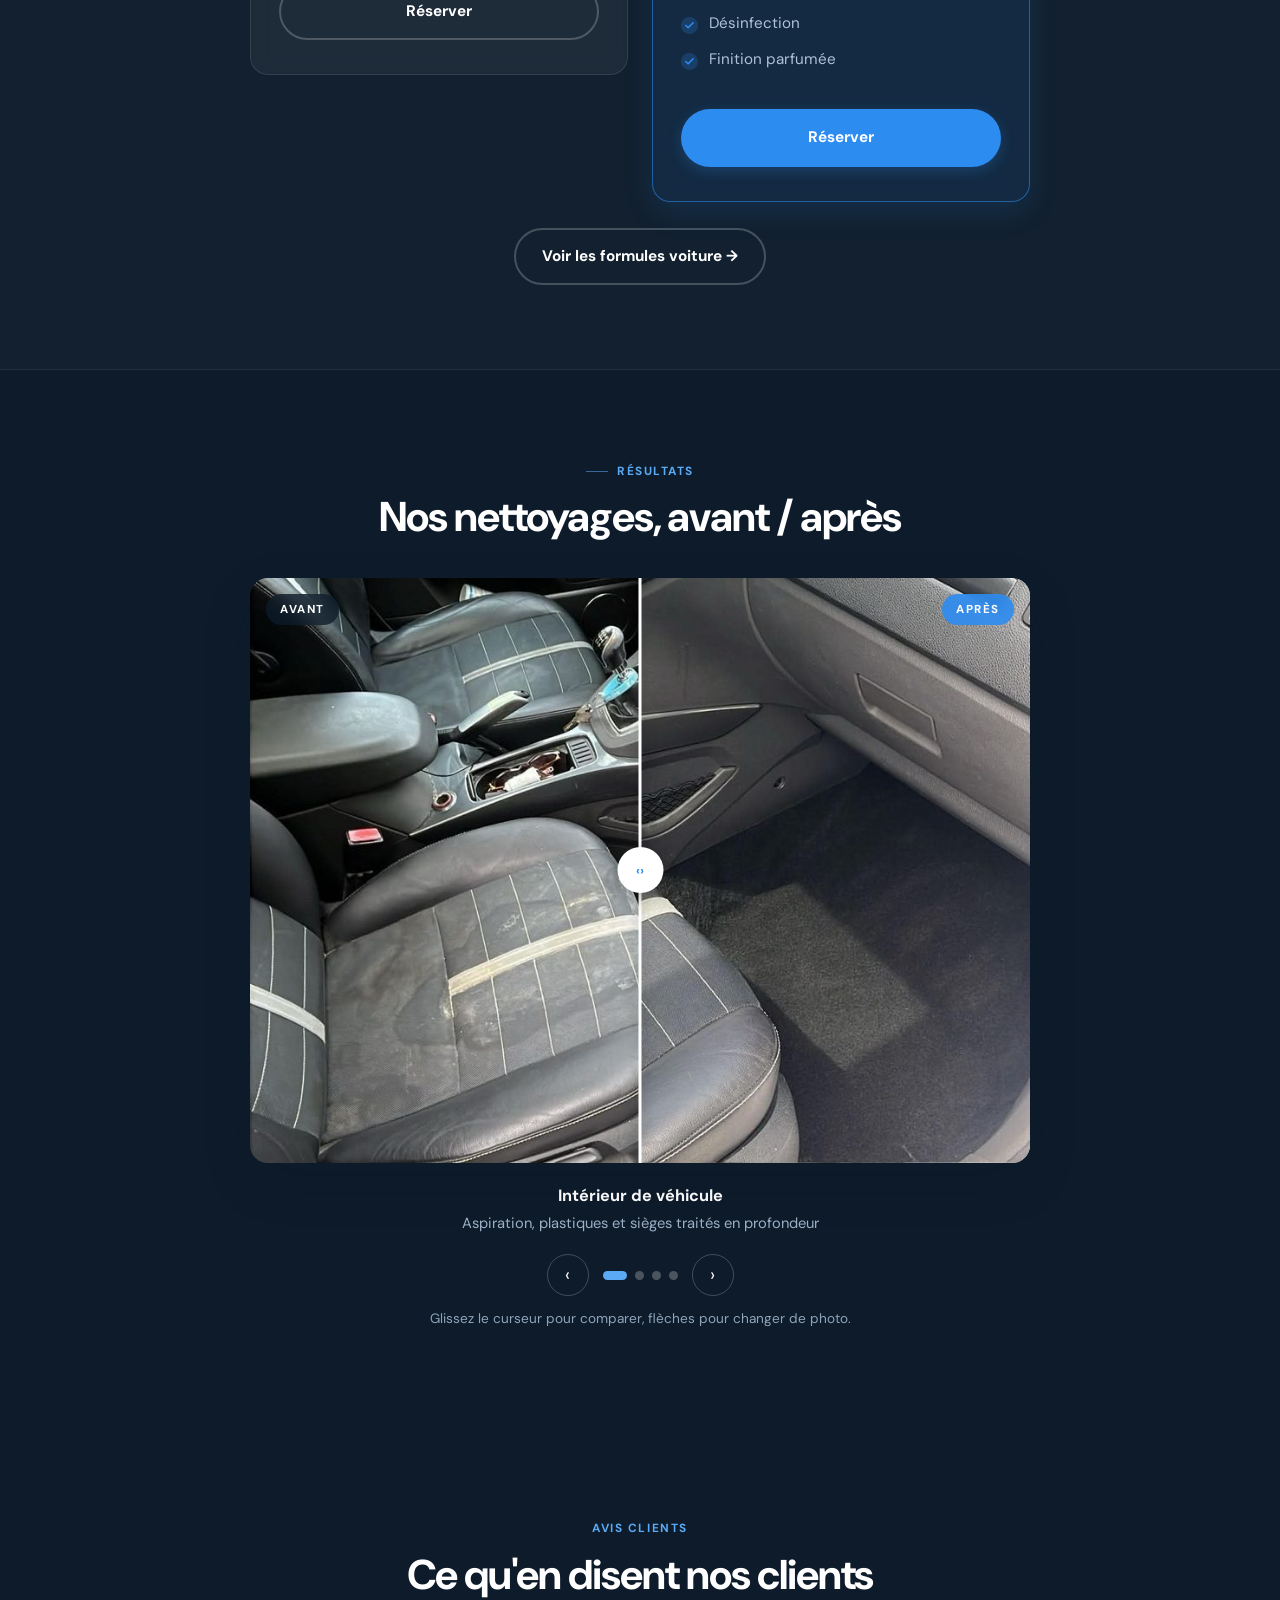
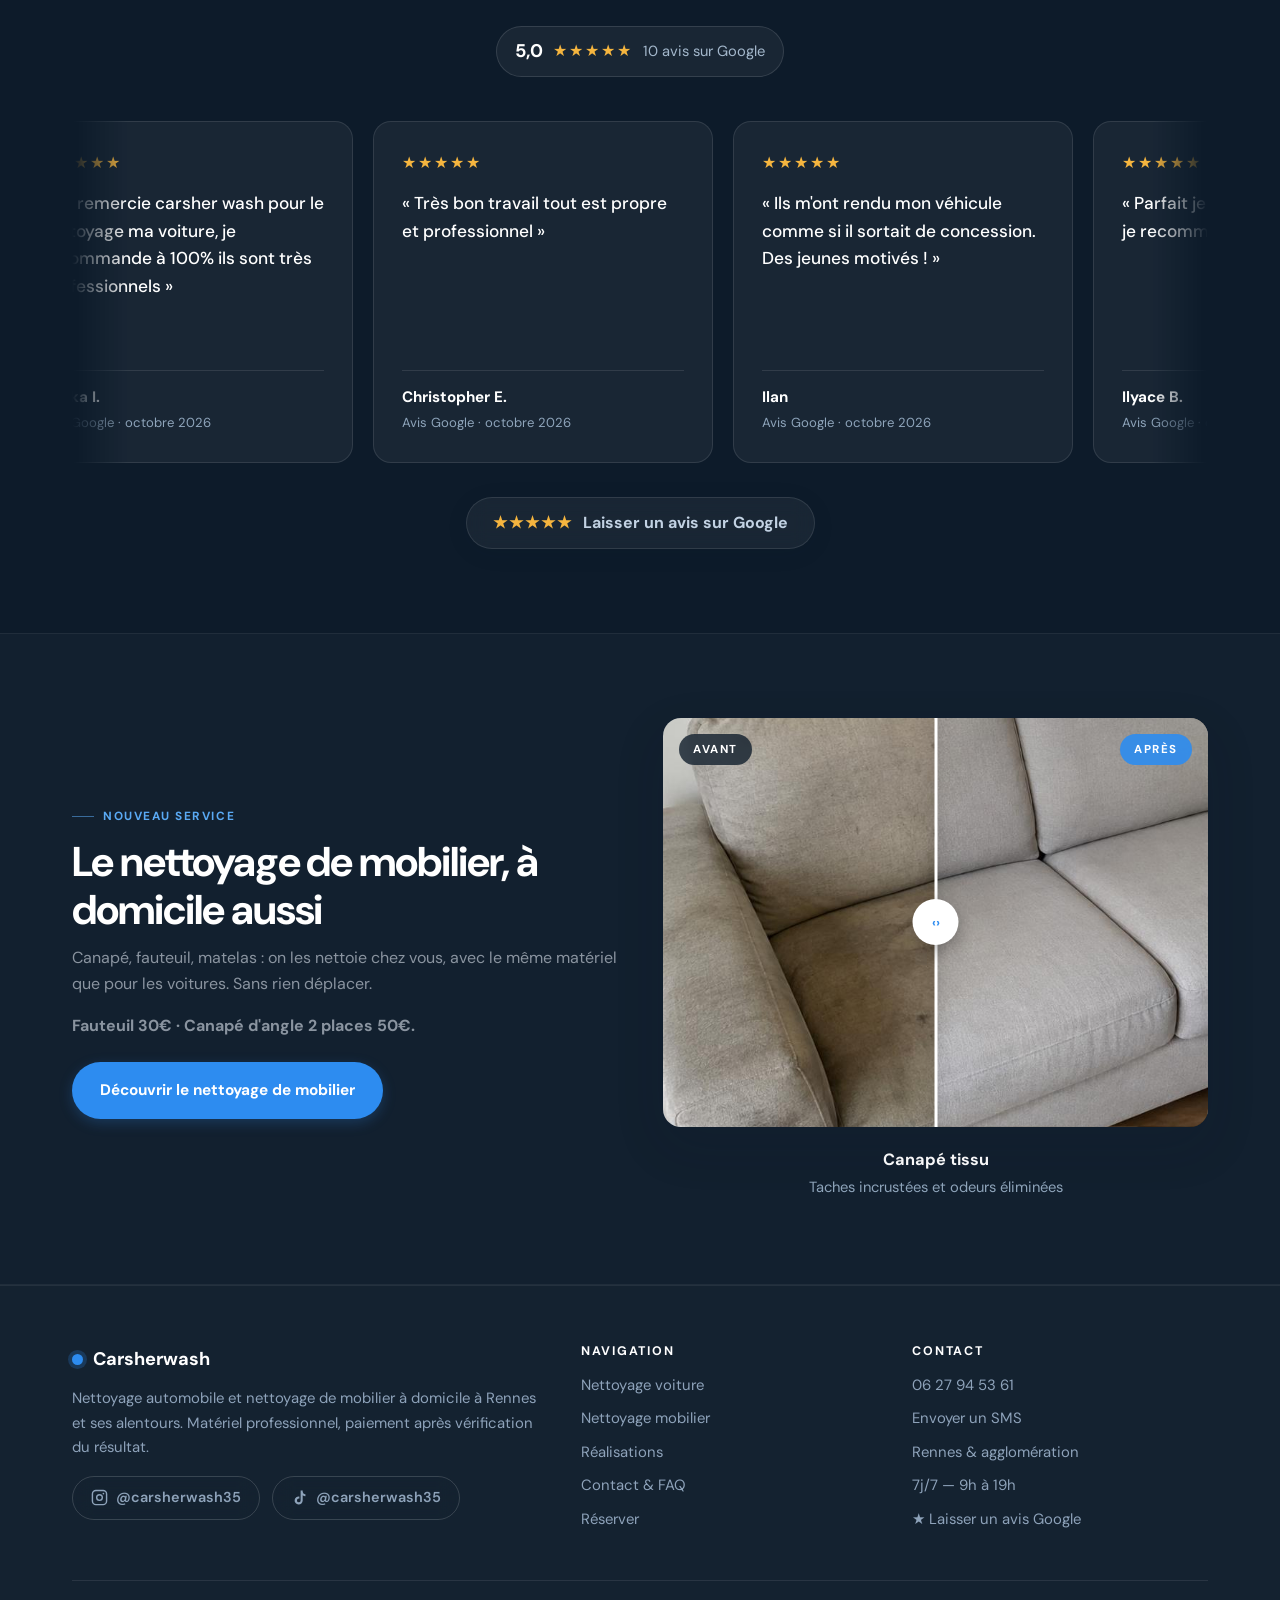
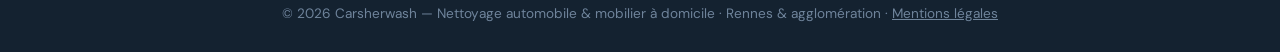
==== commit 2cc78ee6: "Accueil : bouton vers /auto raccourci pour ne plus déborder sur téléphone Co-Authored-By: Claude Opu" ====
--- a/index.html
+++ b/index.html
@@ -480,7 +480,7 @@
     </div>
 
     <div class="center reveal" style="margin-top:26px">
-      <a href="/auto" class="btn btn-outline">Nettoyage intérieur de voiture : formules &amp; options →</a>
+      <a href="/auto" class="btn btn-outline">Voir les formules voiture →</a>
     </div>
   </div>
 </section>
--- a/assets/style.css
+++ b/assets/style.css
@@ -1522,3 +1522,15 @@
 .legal li { margin-bottom: .35rem; }
 .legal a { color: var(--blue); font-weight: 600; }
 .footer-bottom a { color: inherit; text-decoration: underline; }
+
+/* ---------- Réalisations : sur téléphone, le premier avant/après arrive tout de suite ---------- */
+@media (max-width: 760px) {
+  .hero--compact { padding: 18px 0 20px; }
+  .hero--compact .hero-badge { display: none; }
+  .hero--compact h1 { font-size: 1.65rem; margin-bottom: 8px; }
+  .hero--compact p.lead { font-size: .92rem; margin-bottom: 0; }
+  .section--suite { padding-top: 22px; }
+  .section--suite .eyebrow { display: none; }
+  .section--suite h2 { font-size: 1.3rem; }
+  .section--suite .ba { margin-top: 14px !important; }
+}
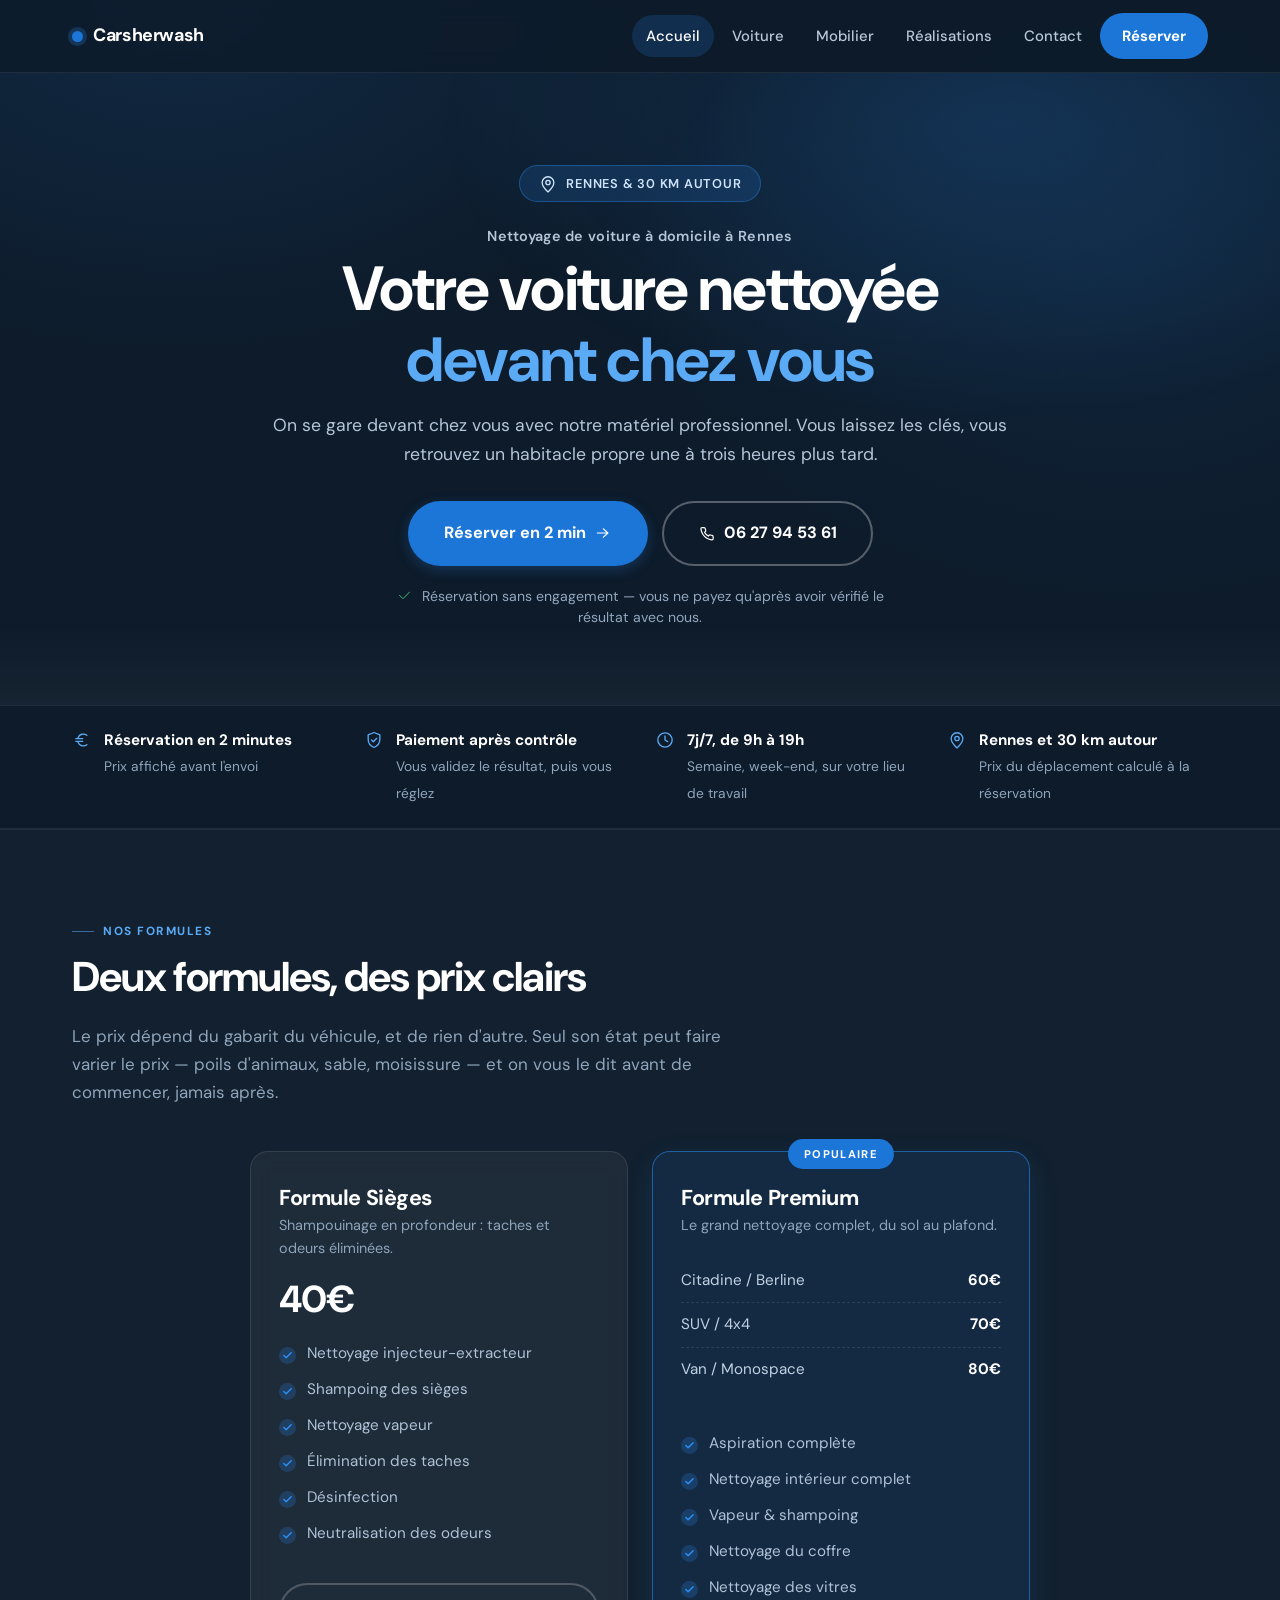
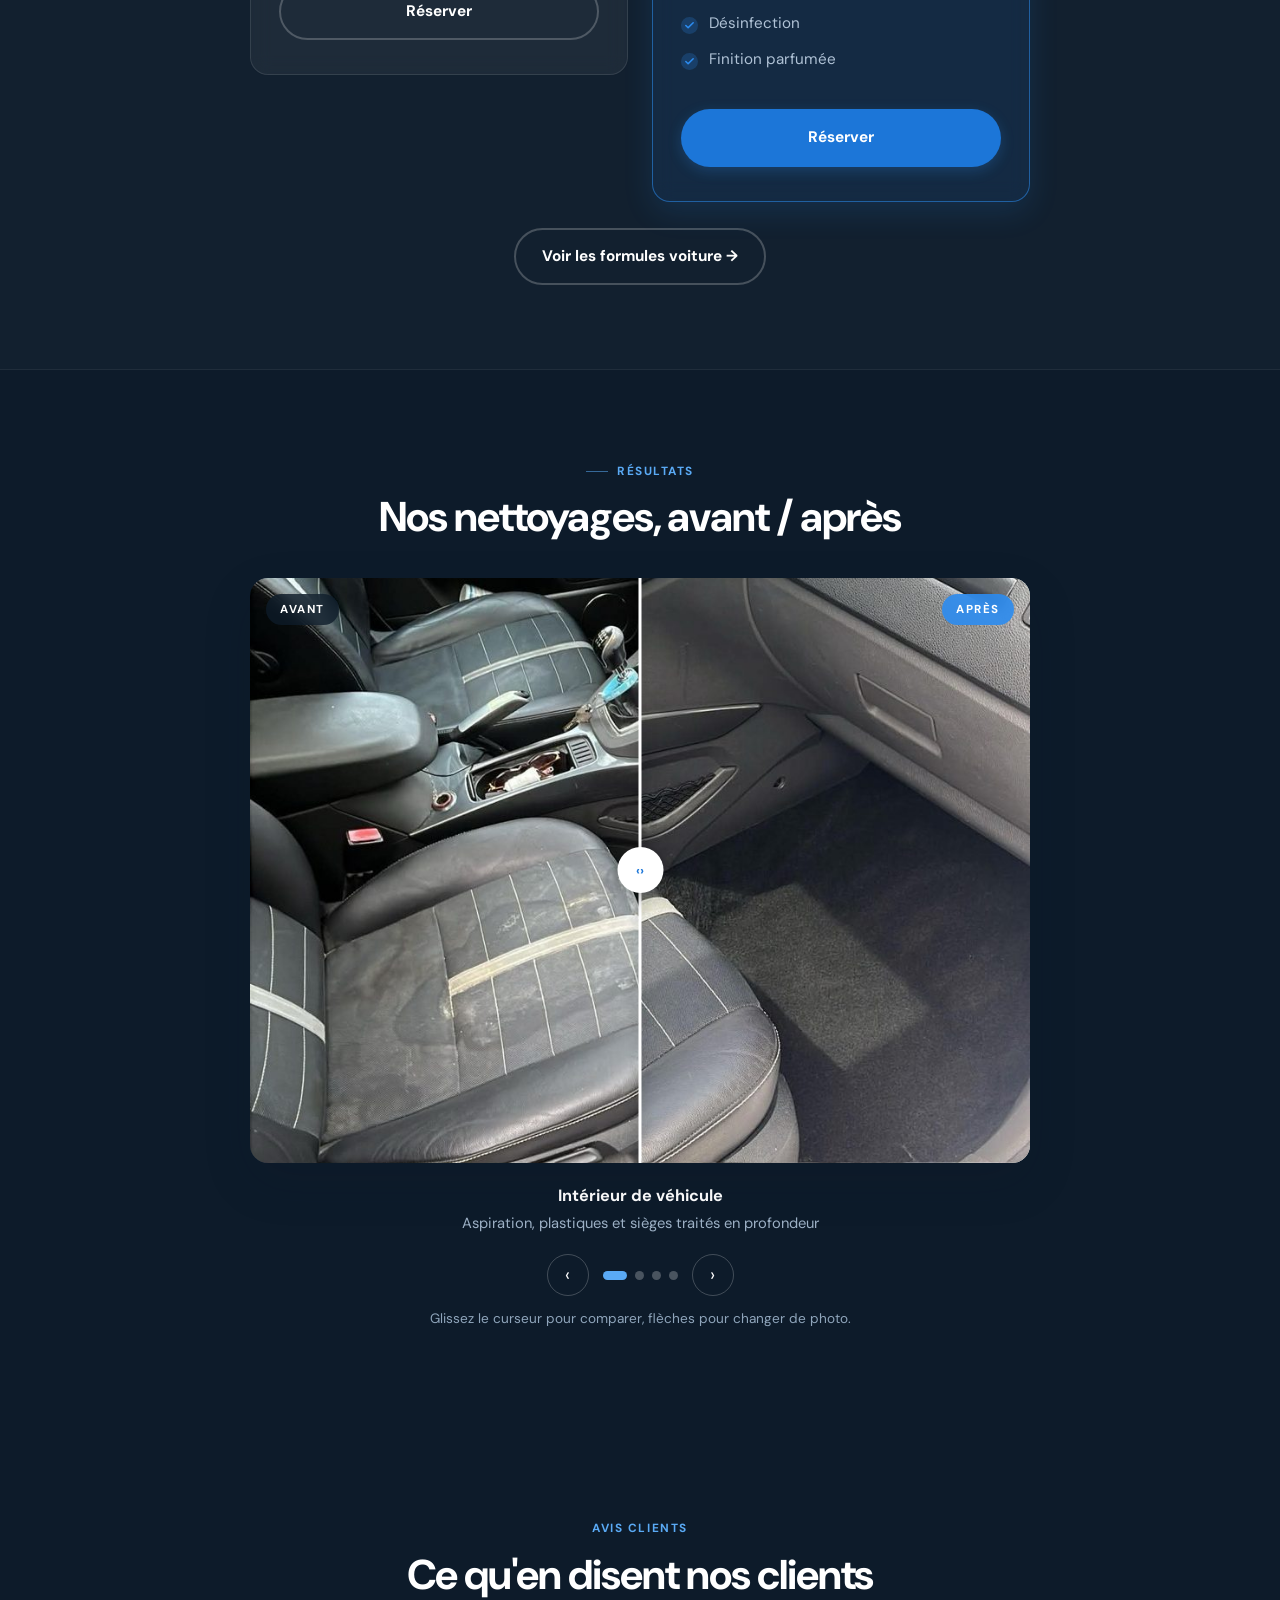
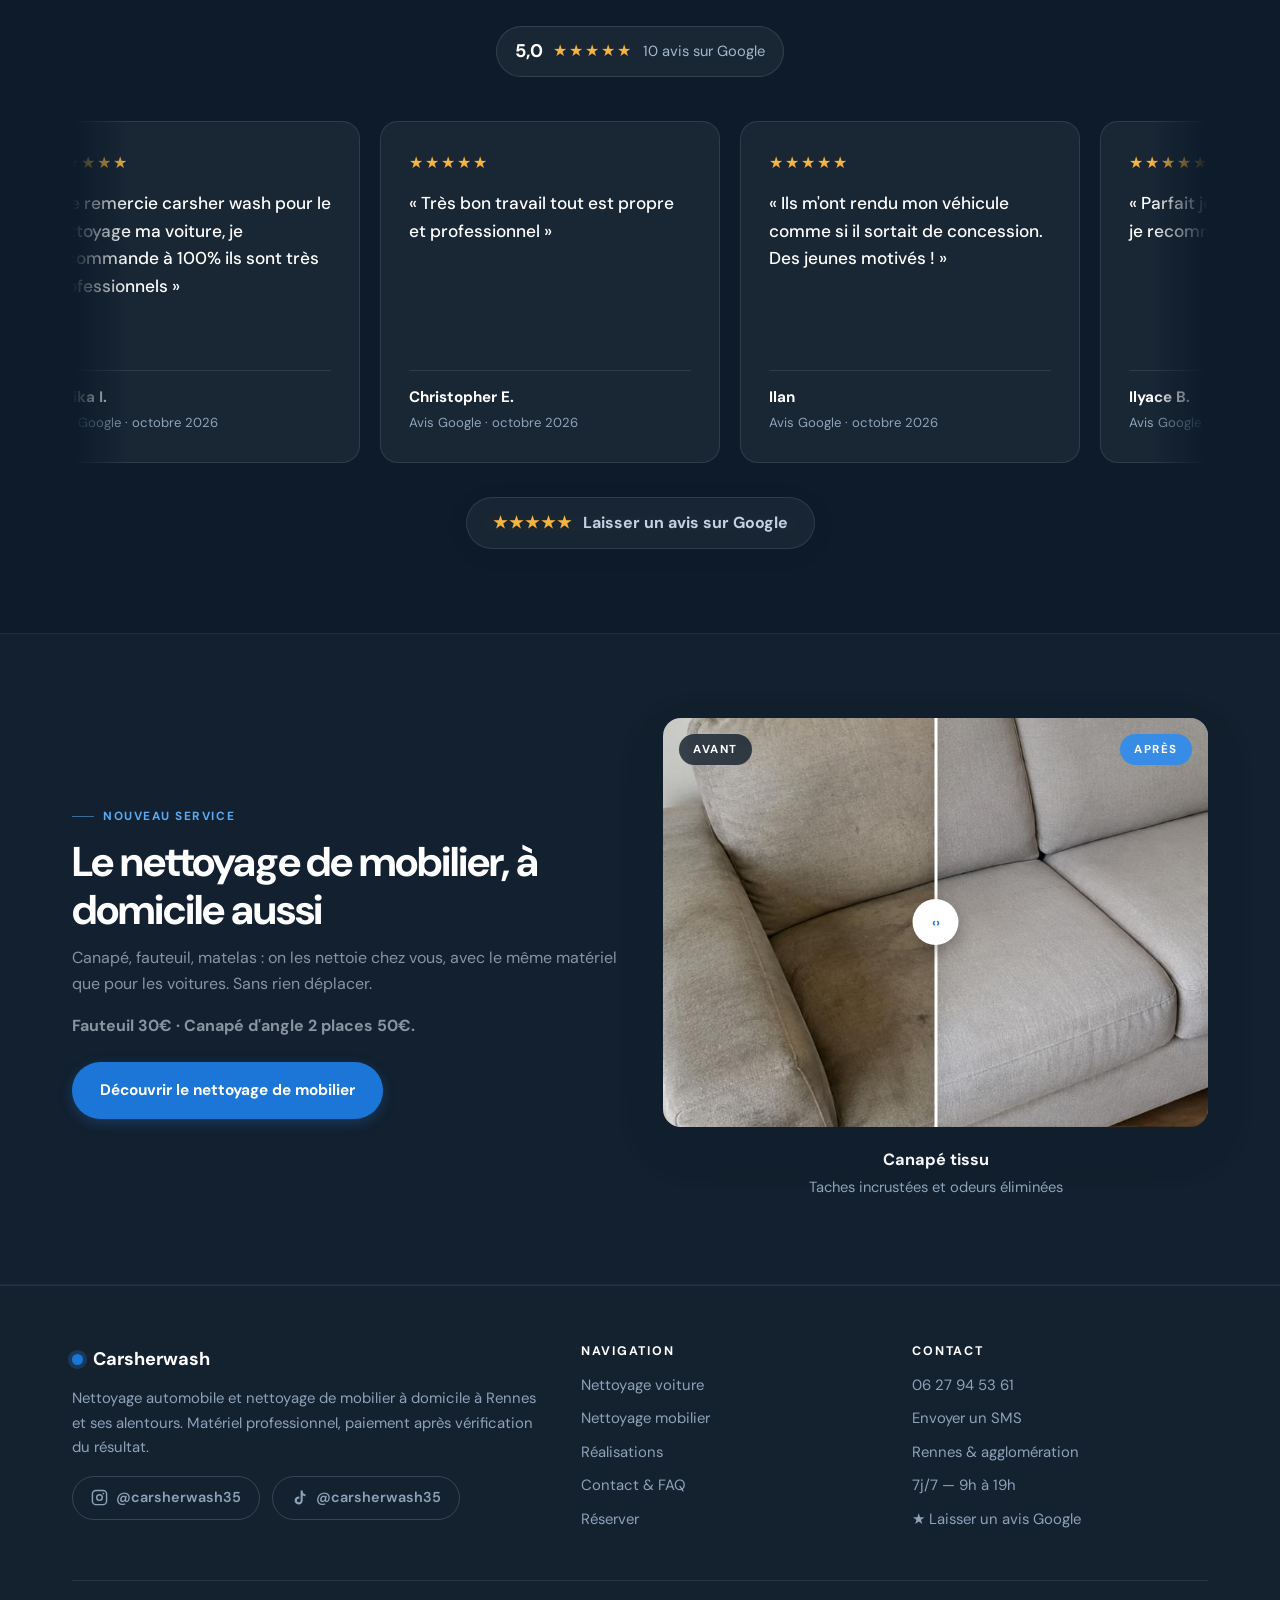
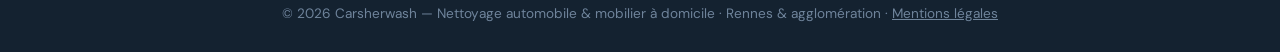
==== commit 1525267b: "Accessibilité : zone principale, titres dans l'ordre, boutons plus contrastés, copies d'avis hors du" ====
--- a/index.html
+++ b/index.html
@@ -395,6 +395,7 @@
     </nav>
   </div>
 </header>
+<main>
 
 <!-- ================= HERO ================= -->
 <section class="hero">
@@ -656,6 +657,7 @@
 </section>
 
 <!-- ================= FOOTER ================= -->
+</main>
 <footer class="site-footer">
   <div class="container">
     <div class="footer-grid">
@@ -674,7 +676,7 @@
         </div>
       </div>
       <div>
-        <h4>Navigation</h4>
+        <p class="footer-title">Navigation</p>
         <ul>
           <li><a href="/auto">Nettoyage voiture</a></li>
           <li><a href="/mobilier">Nettoyage mobilier</a></li>
@@ -684,7 +686,7 @@
         </ul>
       </div>
       <div>
-        <h4>Contact</h4>
+        <p class="footer-title">Contact</p>
         <ul>
           <li><a href="tel:+33627945361">06 27 94 53 61</a></li>
           <li><a href="sms:+33627945361">Envoyer un SMS</a></li>
--- a/assets/style.css
+++ b/assets/style.css
@@ -7,9 +7,9 @@
   --navy: #0d1b2a;
   --navy2: #1a2e42;
   --navy3: #24405c;
-  --blue: #2d8cf0;
+  --blue: #1c76d8;
   --blue-light: #5aaaf5;
-  --blue-dark: #1c6fc9;
+  --blue-dark: #1560b4;
   --blue-pale: #e8f3fd;
   --white: #ffffff;
   --off: #f5f7fa;
@@ -625,6 +625,7 @@
   text-align: center;
 }
 .contact-card .card-icon { margin: 0 auto 16px; }
+.contact-card h2 { font-size: 1.22rem; letter-spacing: -.02em; }
 .contact-card a { display: block; font-weight: 700; color: var(--navy); font-size: 1.05rem; margin-bottom: 4px; }
 .contact-card a:hover { color: var(--blue); }
 .contact-card p { color: var(--gray); font-size: .93rem; margin: 4px 0 0; }
@@ -1165,7 +1166,9 @@
   font-size: .93rem;
 }
 .footer-grid { display: grid; grid-template-columns: 1.6fr 1fr 1fr; gap: 36px; }
-.site-footer h4 {
+.site-footer .footer-title {
+  line-height: 1.15;
+  font-weight: 700;
   color: #fff;
   font-size: .78rem;
   letter-spacing: .14em;
